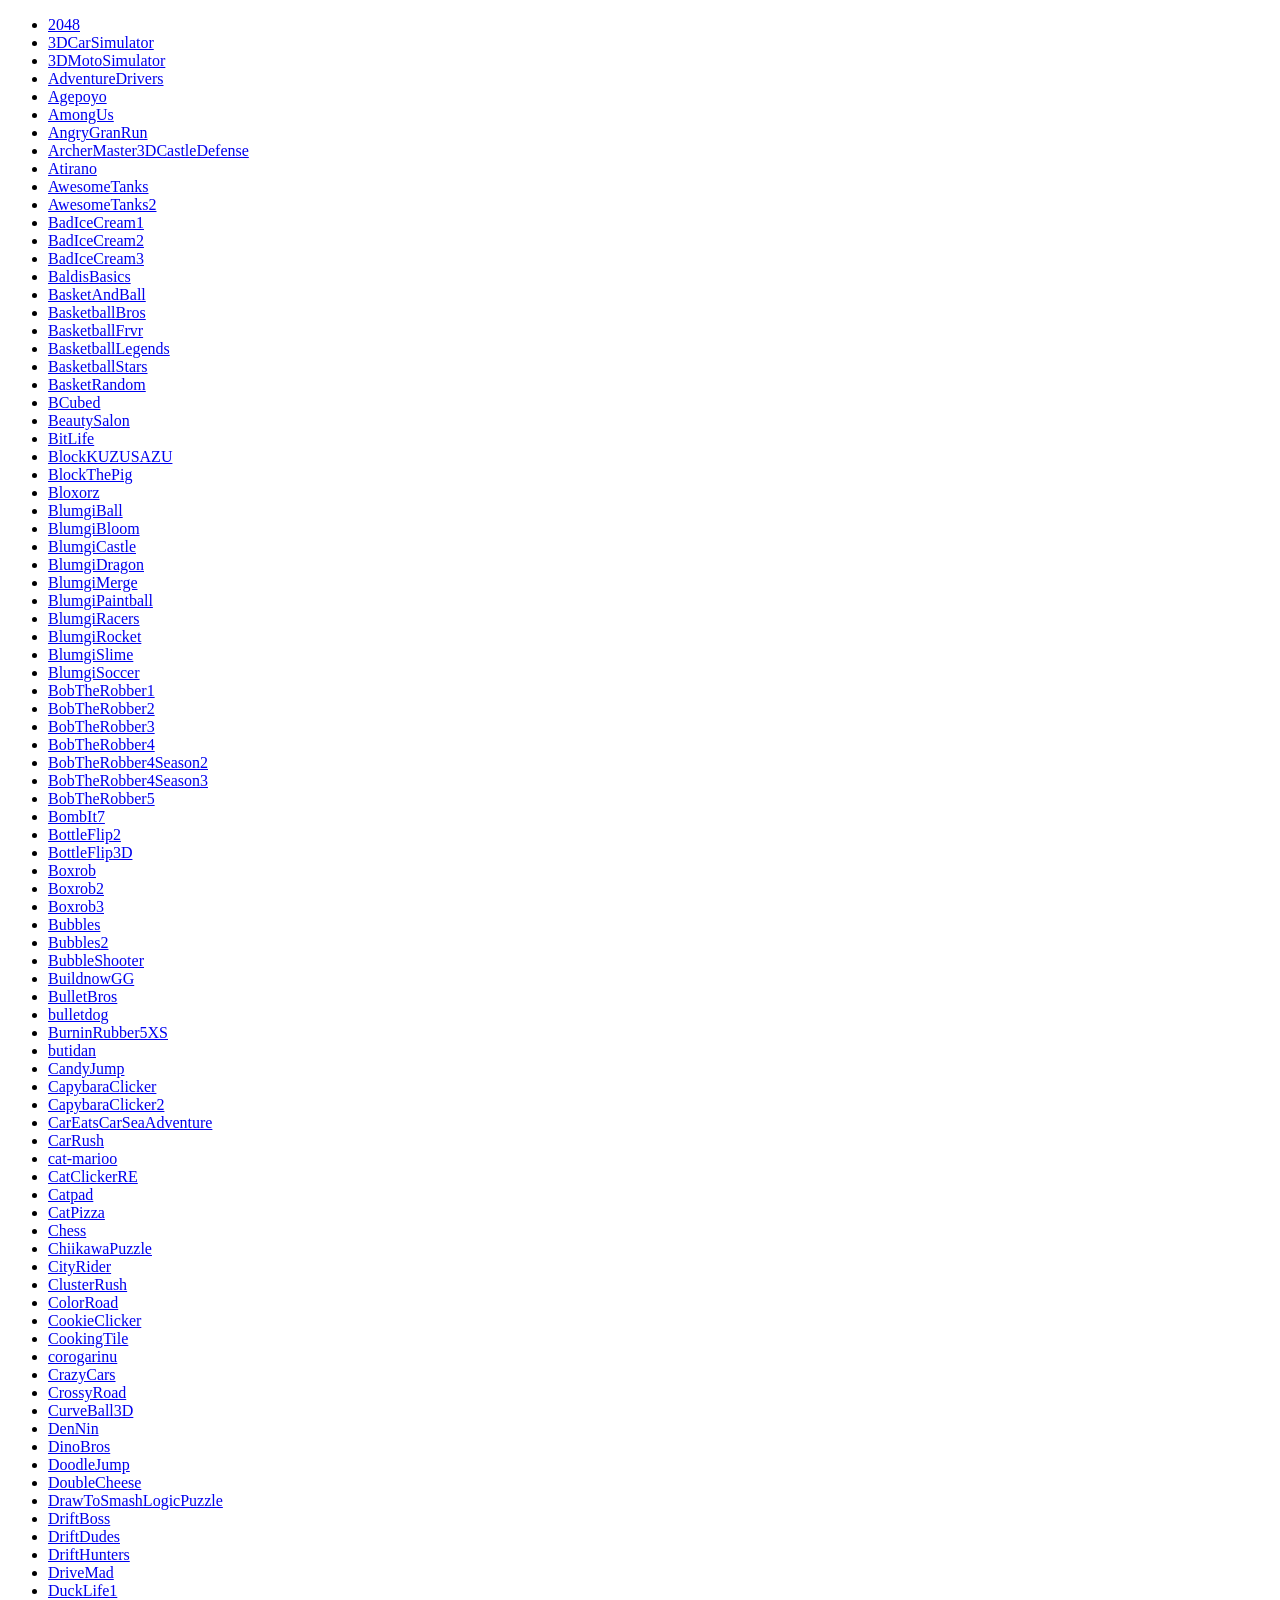
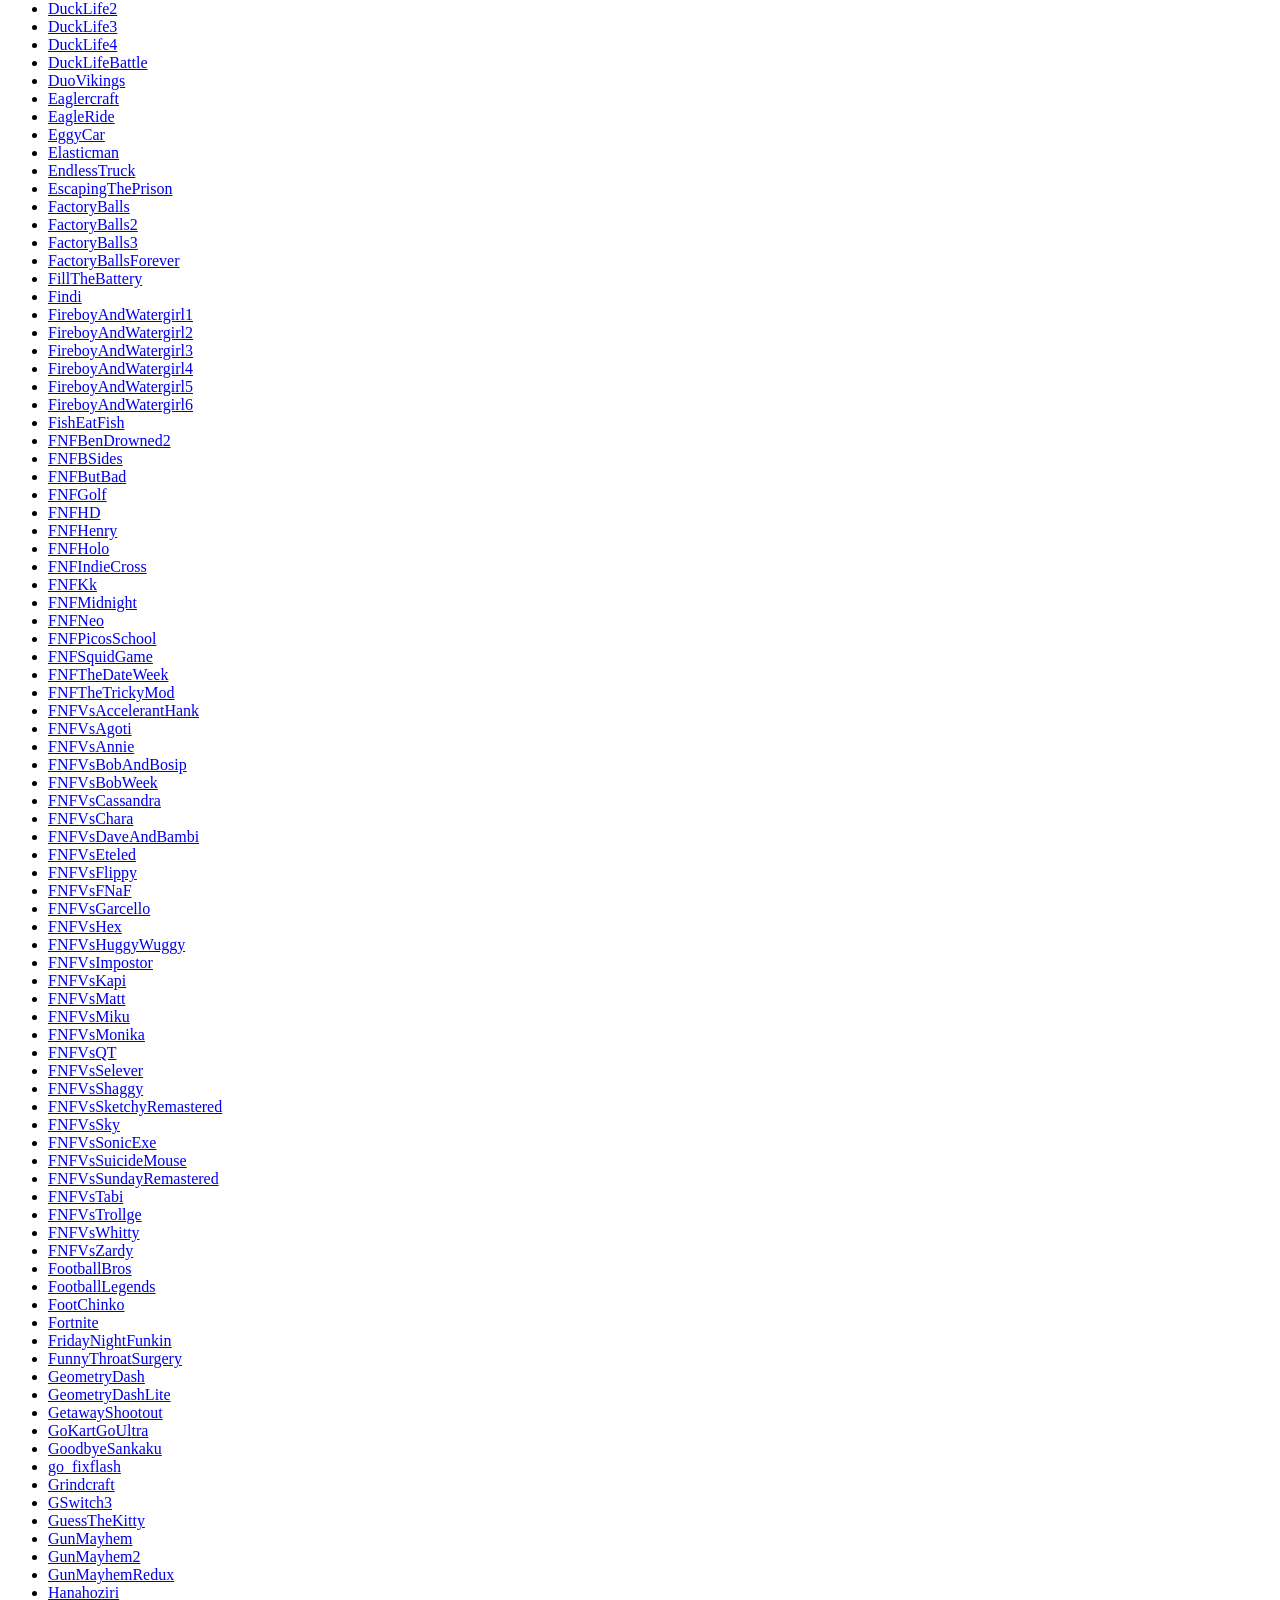
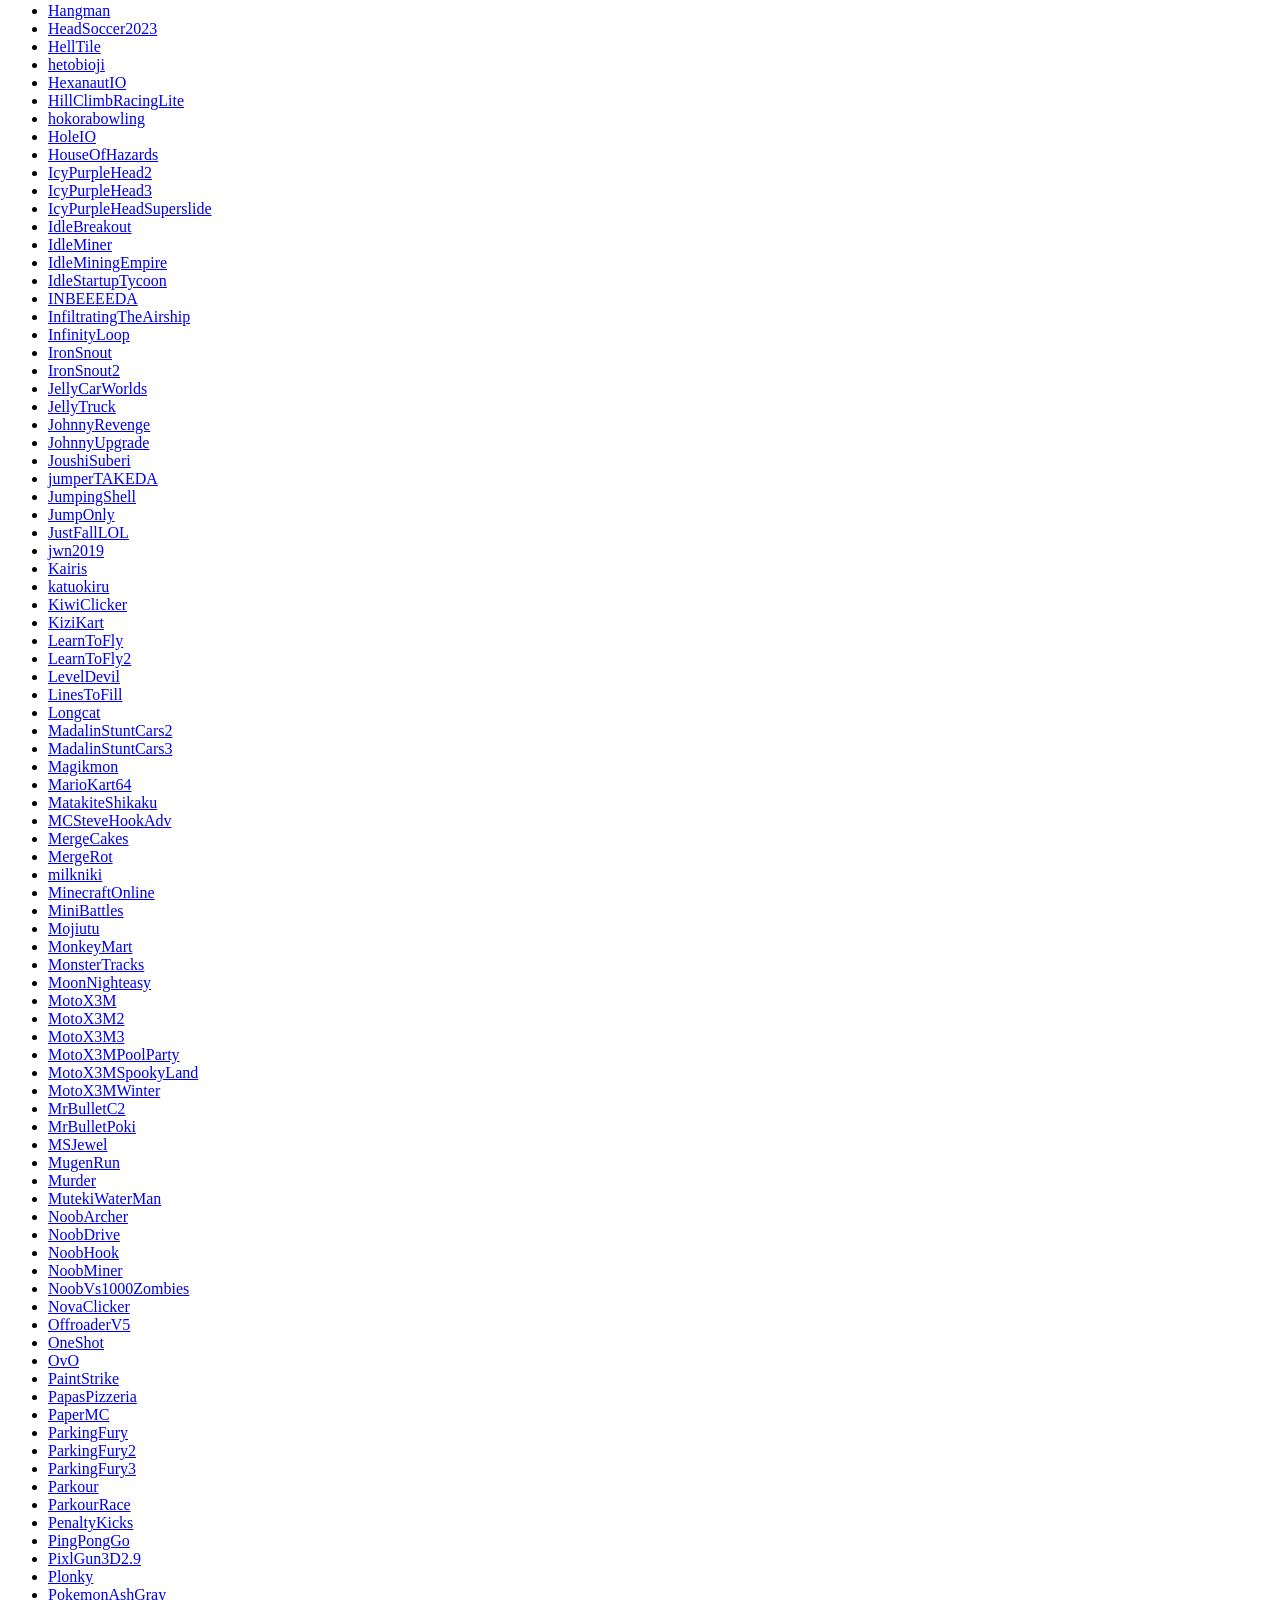
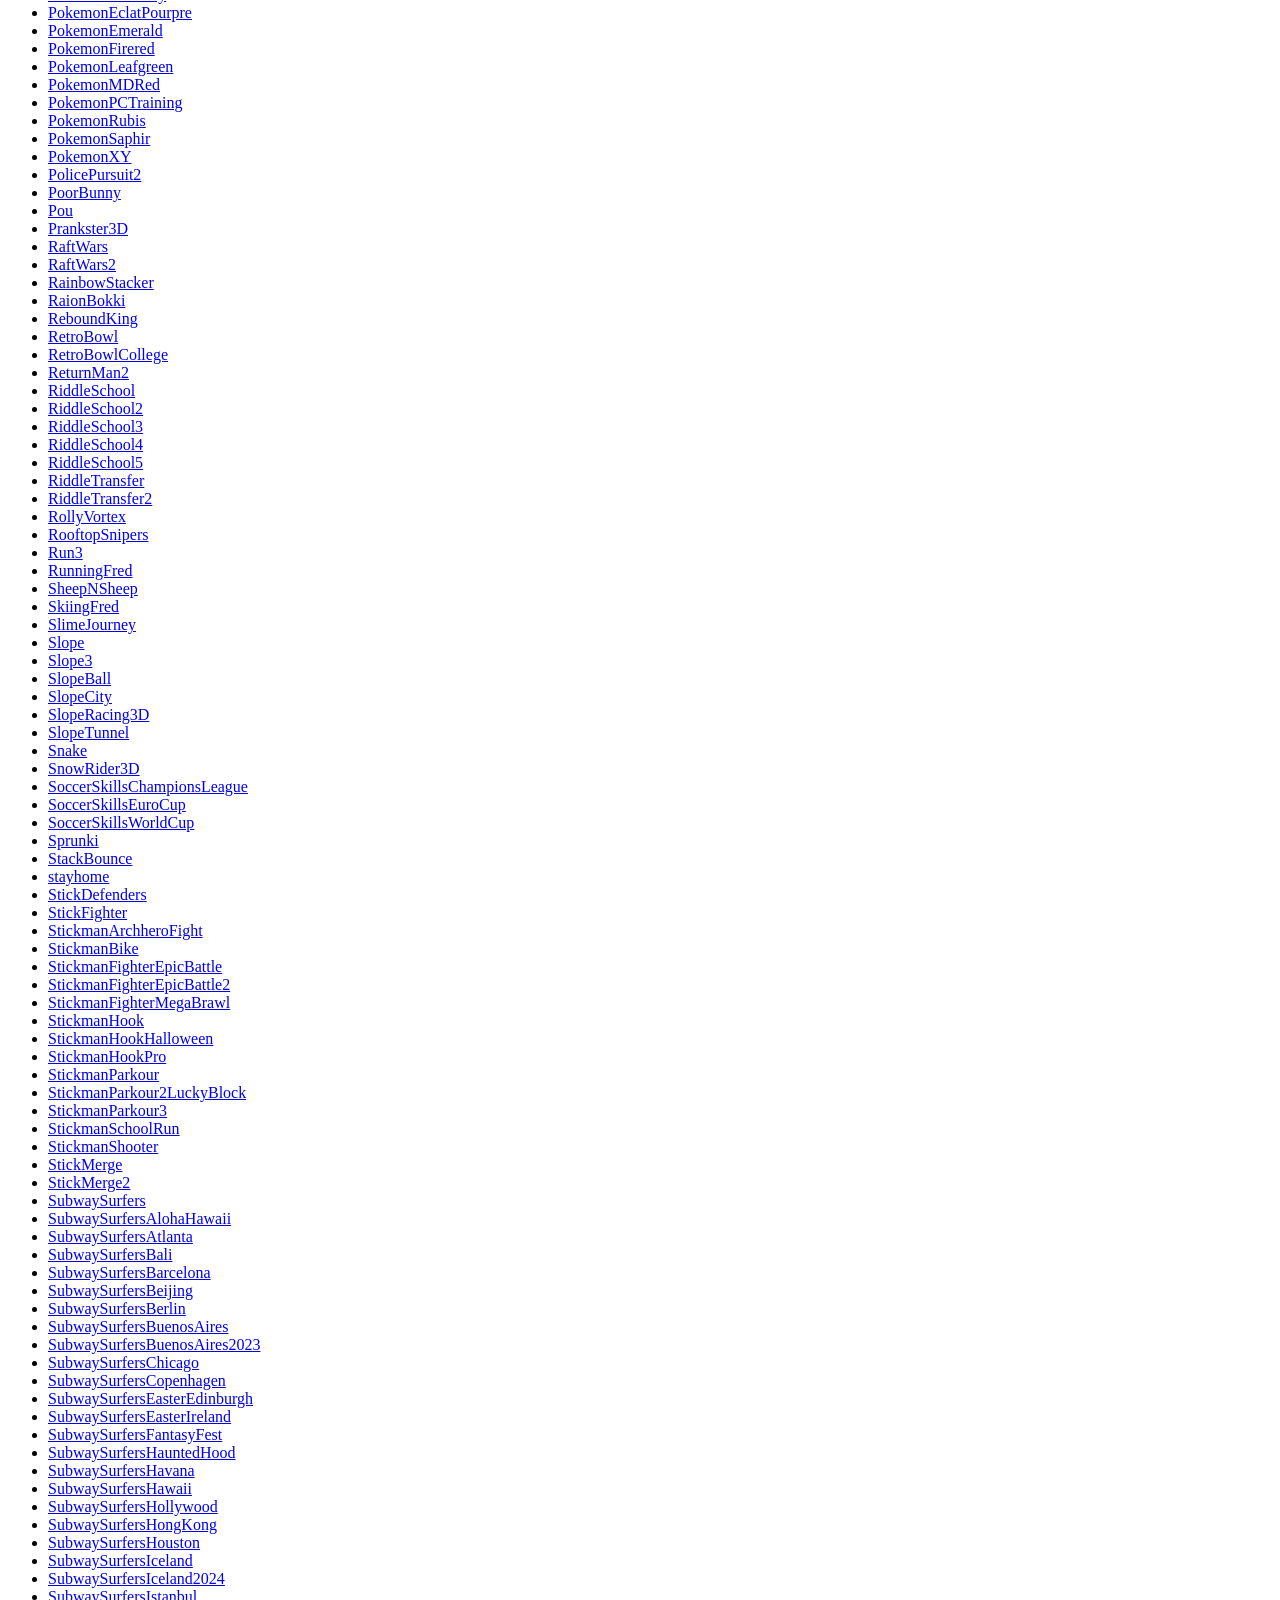
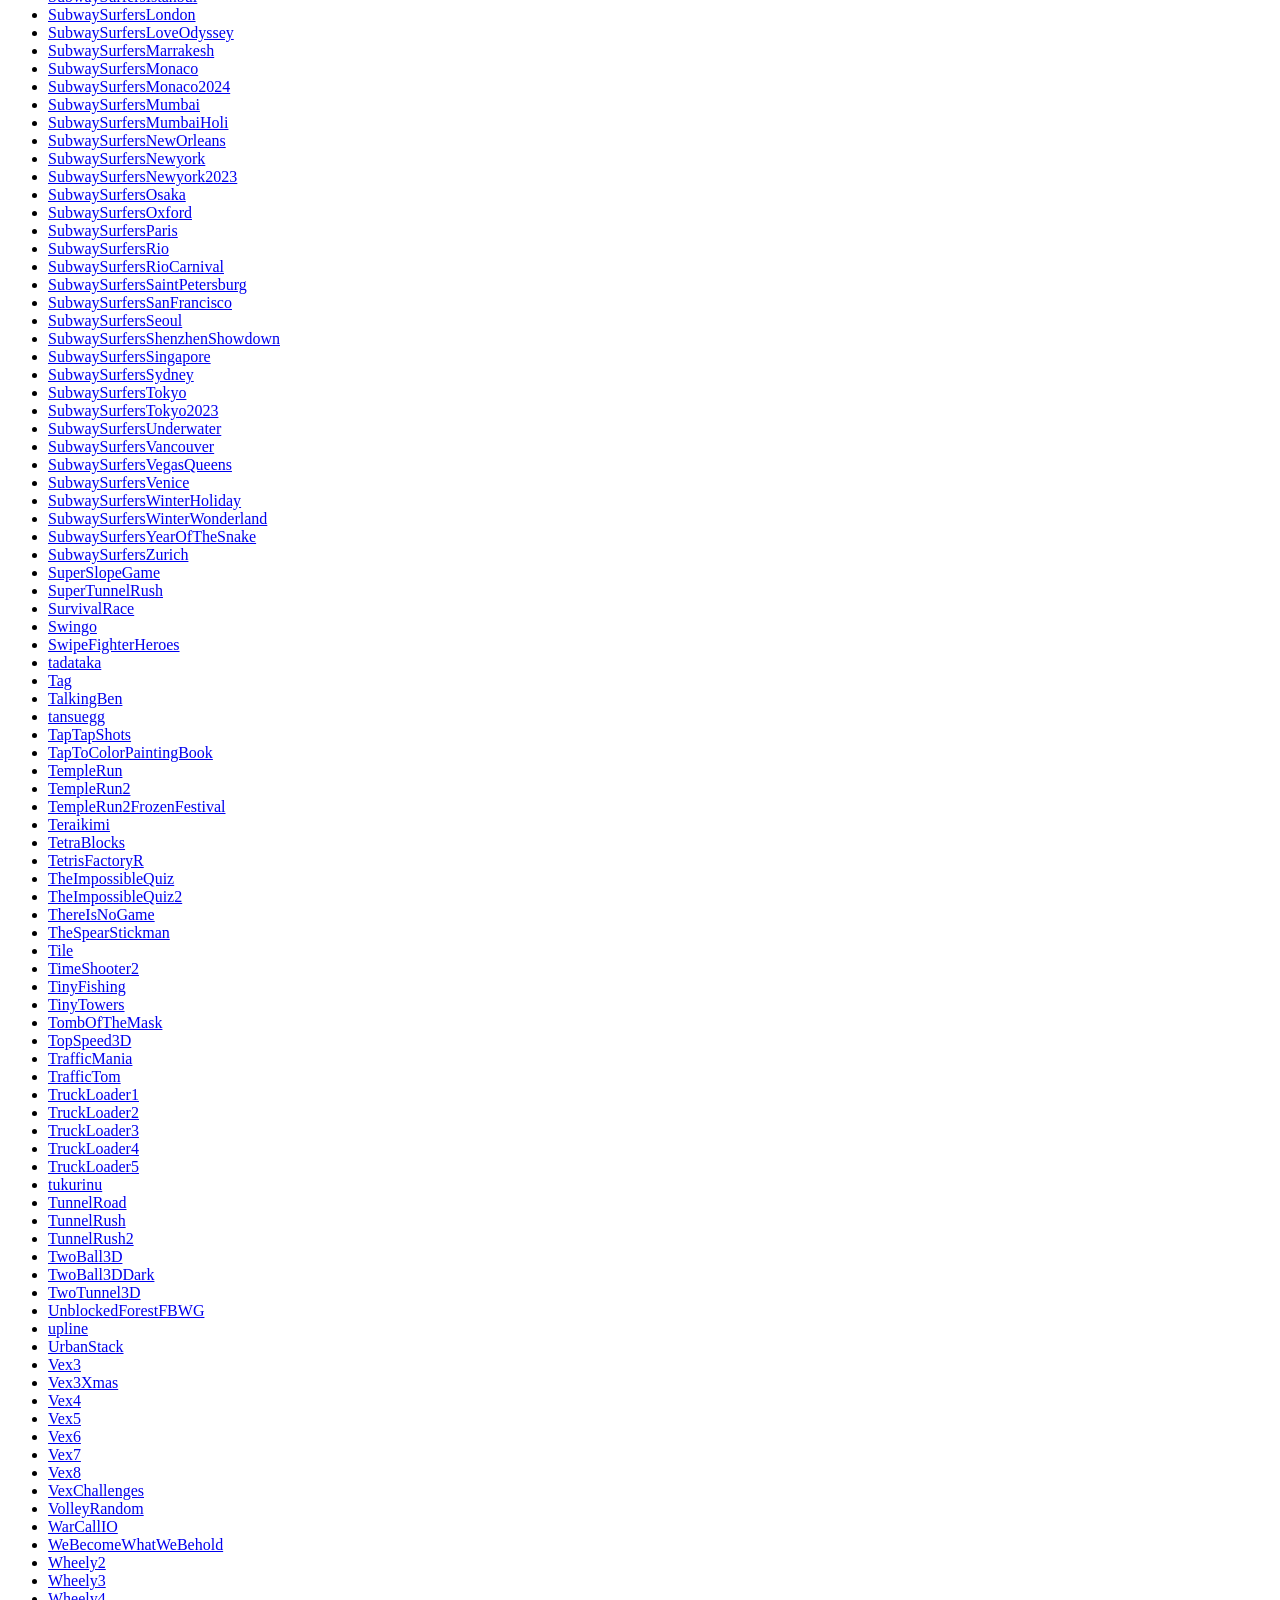
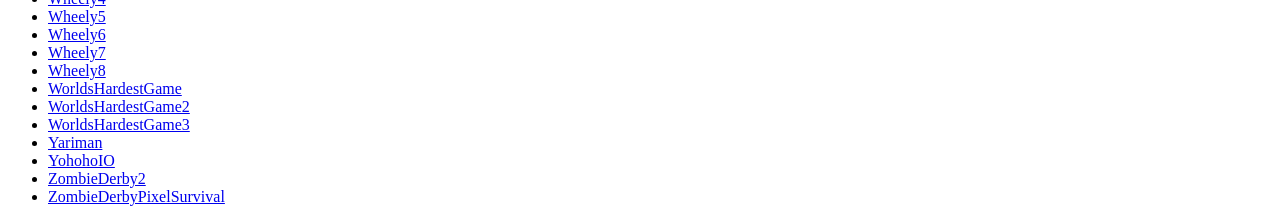
==== index.html @ a9e5af4a "1" ====
<!doctypehtml><title>ubg4</title><ul></ul><script>["2048","3DCarSimulator","3DMotoSimulator","AdventureDrivers","Agepoyo","AmongUs","AngryGranRun","ArcherMaster3DCastleDefense","Atirano","AwesomeTanks","AwesomeTanks2","BadIceCream1","BadIceCream2","BadIceCream3","BaldisBasics","BasketAndBall","BasketballBros","BasketballFrvr","BasketballLegends","BasketballStars","BasketRandom","BCubed","BeautySalon","BitLife","BlockKUZUSAZU","BlockThePig","Bloxorz","BlumgiBall","BlumgiBloom","BlumgiCastle","BlumgiDragon","BlumgiMerge","BlumgiPaintball","BlumgiRacers","BlumgiRocket","BlumgiSlime","BlumgiSoccer","BobTheRobber1","BobTheRobber2","BobTheRobber3","BobTheRobber4","BobTheRobber4Season2","BobTheRobber4Season3","BobTheRobber5","BombIt7","BottleFlip2","BottleFlip3D","Boxrob","Boxrob2","Boxrob3","Bubbles","Bubbles2","BubbleShooter","BuildnowGG","BulletBros","bulletdog","BurninRubber5XS","butidan","CandyJump","CapybaraClicker","CapybaraClicker2","CarEatsCarSeaAdventure","CarRush","cat-marioo","CatClickerRE","Catpad","CatPizza","Chess","ChiikawaPuzzle","CityRider","ClusterRush","ColorRoad","CookieClicker","CookingTile","corogarinu","CrazyCars","CrossyRoad","CurveBall3D","DenNin","DinoBros","DoodleJump","DoubleCheese","DrawToSmashLogicPuzzle","DriftBoss","DriftDudes","DriftHunters","DriveMad","DuckLife1","DuckLife2","DuckLife3","DuckLife4","DuckLifeBattle","DuoVikings","Eaglercraft","EagleRide","EggyCar","Elasticman","EndlessTruck","EscapingThePrison","FactoryBalls","FactoryBalls2","FactoryBalls3","FactoryBallsForever","FillTheBattery","Findi","FireboyAndWatergirl1","FireboyAndWatergirl2","FireboyAndWatergirl3","FireboyAndWatergirl4","FireboyAndWatergirl5","FireboyAndWatergirl6","FishEatFish","FNFBenDrowned2","FNFBSides","FNFButBad","FNFGolf","FNFHD","FNFHenry","FNFHolo","FNFIndieCross","FNFKk","FNFMidnight","FNFNeo","FNFPicosSchool","FNFSquidGame","FNFTheDateWeek","FNFTheTrickyMod","FNFVsAccelerantHank","FNFVsAgoti","FNFVsAnnie","FNFVsBobAndBosip","FNFVsBobWeek","FNFVsCassandra","FNFVsChara","FNFVsDaveAndBambi","FNFVsEteled","FNFVsFlippy","FNFVsFNaF","FNFVsGarcello","FNFVsHex","FNFVsHuggyWuggy","FNFVsImpostor","FNFVsKapi","FNFVsMatt","FNFVsMiku","FNFVsMonika","FNFVsQT","FNFVsSelever","FNFVsShaggy","FNFVsSketchyRemastered","FNFVsSky","FNFVsSonicExe","FNFVsSuicideMouse","FNFVsSundayRemastered","FNFVsTabi","FNFVsTrollge","FNFVsWhitty","FNFVsZardy","FootballBros","FootballLegends","FootChinko","Fortnite","FridayNightFunkin","FunnyThroatSurgery","GeometryDash","GeometryDashLite","GetawayShootout","GoKartGoUltra","GoodbyeSankaku","go_fixflash","Grindcraft","GSwitch3","GuessTheKitty","GunMayhem","GunMayhem2","GunMayhemRedux","Hanahoziri","Hangman","HeadSoccer2023","HellTile","hetobioji","HexanautIO","HillClimbRacingLite","hokorabowling","HoleIO","HouseOfHazards","IcyPurpleHead2","IcyPurpleHead3","IcyPurpleHeadSuperslide","IdleBreakout","IdleMiner","IdleMiningEmpire","IdleStartupTycoon","INBEEEEDA","InfiltratingTheAirship","InfinityLoop","IronSnout","IronSnout2","JellyCarWorlds","JellyTruck","JohnnyRevenge","JohnnyUpgrade","JoushiSuberi","jumperTAKEDA","JumpingShell","JumpOnly","JustFallLOL","jwn2019","Kairis","katuokiru","KiwiClicker","KiziKart","LearnToFly","LearnToFly2","LevelDevil","LinesToFill","Longcat","MadalinStuntCars2","MadalinStuntCars3","Magikmon","MarioKart64","MatakiteShikaku","MCSteveHookAdv","MergeCakes","MergeRot","milkniki","MinecraftOnline","MiniBattles","Mojiutu","MonkeyMart","MonsterTracks","MoonNighteasy","MotoX3M","MotoX3M2","MotoX3M3","MotoX3MPoolParty","MotoX3MSpookyLand","MotoX3MWinter","MrBulletC2","MrBulletPoki","MSJewel","MugenRun","Murder","MutekiWaterMan","NoobArcher","NoobDrive","NoobHook","NoobMiner","NoobVs1000Zombies","NovaClicker","OffroaderV5","OneShot","OvO","PaintStrike","PapasPizzeria","PaperMC","ParkingFury","ParkingFury2","ParkingFury3","Parkour","ParkourRace","PenaltyKicks","PingPongGo","PixlGun3D2.9","Plonky","PokemonAshGray","PokemonEclatPourpre","PokemonEmerald","PokemonFirered","PokemonLeafgreen","PokemonMDRed","PokemonPCTraining","PokemonRubis","PokemonSaphir","PokemonXY","PolicePursuit2","PoorBunny","Pou","Prankster3D","RaftWars","RaftWars2","RainbowStacker","RaionBokki","ReboundKing","RetroBowl","RetroBowlCollege","ReturnMan2","RiddleSchool","RiddleSchool2","RiddleSchool3","RiddleSchool4","RiddleSchool5","RiddleTransfer","RiddleTransfer2","RollyVortex","RooftopSnipers","Run3","RunningFred","SheepNSheep","SkiingFred","SlimeJourney","Slope","Slope3","SlopeBall","SlopeCity","SlopeRacing3D","SlopeTunnel","Snake","SnowRider3D","SoccerSkillsChampionsLeague","SoccerSkillsEuroCup","SoccerSkillsWorldCup","Sprunki","StackBounce","stayhome","StickDefenders","StickFighter","StickmanArchheroFight","StickmanBike","StickmanFighterEpicBattle","StickmanFighterEpicBattle2","StickmanFighterMegaBrawl","StickmanHook","StickmanHookHalloween","StickmanHookPro","StickmanParkour","StickmanParkour2LuckyBlock","StickmanParkour3","StickmanSchoolRun","StickmanShooter","StickMerge","StickMerge2","SubwaySurfers","SubwaySurfersAlohaHawaii","SubwaySurfersAtlanta","SubwaySurfersBali","SubwaySurfersBarcelona","SubwaySurfersBeijing","SubwaySurfersBerlin","SubwaySurfersBuenosAires","SubwaySurfersBuenosAires2023","SubwaySurfersChicago","SubwaySurfersCopenhagen","SubwaySurfersEasterEdinburgh","SubwaySurfersEasterIreland","SubwaySurfersFantasyFest","SubwaySurfersHauntedHood","SubwaySurfersHavana","SubwaySurfersHawaii","SubwaySurfersHollywood","SubwaySurfersHongKong","SubwaySurfersHouston","SubwaySurfersIceland","SubwaySurfersIceland2024","SubwaySurfersIstanbul","SubwaySurfersLondon","SubwaySurfersLoveOdyssey","SubwaySurfersMarrakesh","SubwaySurfersMonaco","SubwaySurfersMonaco2024","SubwaySurfersMumbai","SubwaySurfersMumbaiHoli","SubwaySurfersNewOrleans","SubwaySurfersNewyork","SubwaySurfersNewyork2023","SubwaySurfersOsaka","SubwaySurfersOxford","SubwaySurfersParis","SubwaySurfersRio","SubwaySurfersRioCarnival","SubwaySurfersSaintPetersburg","SubwaySurfersSanFrancisco","SubwaySurfersSeoul","SubwaySurfersShenzhenShowdown","SubwaySurfersSingapore","SubwaySurfersSydney","SubwaySurfersTokyo","SubwaySurfersTokyo2023","SubwaySurfersUnderwater","SubwaySurfersVancouver","SubwaySurfersVegasQueens","SubwaySurfersVenice","SubwaySurfersWinterHoliday","SubwaySurfersWinterWonderland","SubwaySurfersYearOfTheSnake","SubwaySurfersZurich","SuperSlopeGame","SuperTunnelRush","SurvivalRace","Swingo","SwipeFighterHeroes","tadataka","Tag","TalkingBen","tansuegg","TapTapShots","TapToColorPaintingBook","TempleRun","TempleRun2","TempleRun2FrozenFestival","Teraikimi","TetraBlocks","TetrisFactoryR","TheImpossibleQuiz","TheImpossibleQuiz2","ThereIsNoGame","TheSpearStickman","Tile","TimeShooter2","TinyFishing","TinyTowers","TombOfTheMask","TopSpeed3D","TrafficMania","TrafficTom","TruckLoader1","TruckLoader2","TruckLoader3","TruckLoader4","TruckLoader5","tukurinu","TunnelRoad","TunnelRush","TunnelRush2","TwoBall3D","TwoBall3DDark","TwoTunnel3D","UnblockedForestFBWG","upline","UrbanStack","Vex3","Vex3Xmas","Vex4","Vex5","Vex6","Vex7","Vex8","VexChallenges","VolleyRandom","WarCallIO","WeBecomeWhatWeBehold","Wheely2","Wheely3","Wheely4","Wheely5","Wheely6","Wheely7","Wheely8","WorldsHardestGame","WorldsHardestGame2","WorldsHardestGame3","Yariman","YohohoIO","ZombieDerby2","ZombieDerbyPixelSurvival"].forEach(e=>document.querySelector("ul").innerHTML+=`<li><a href=${e}>${e}</a>`)</script>
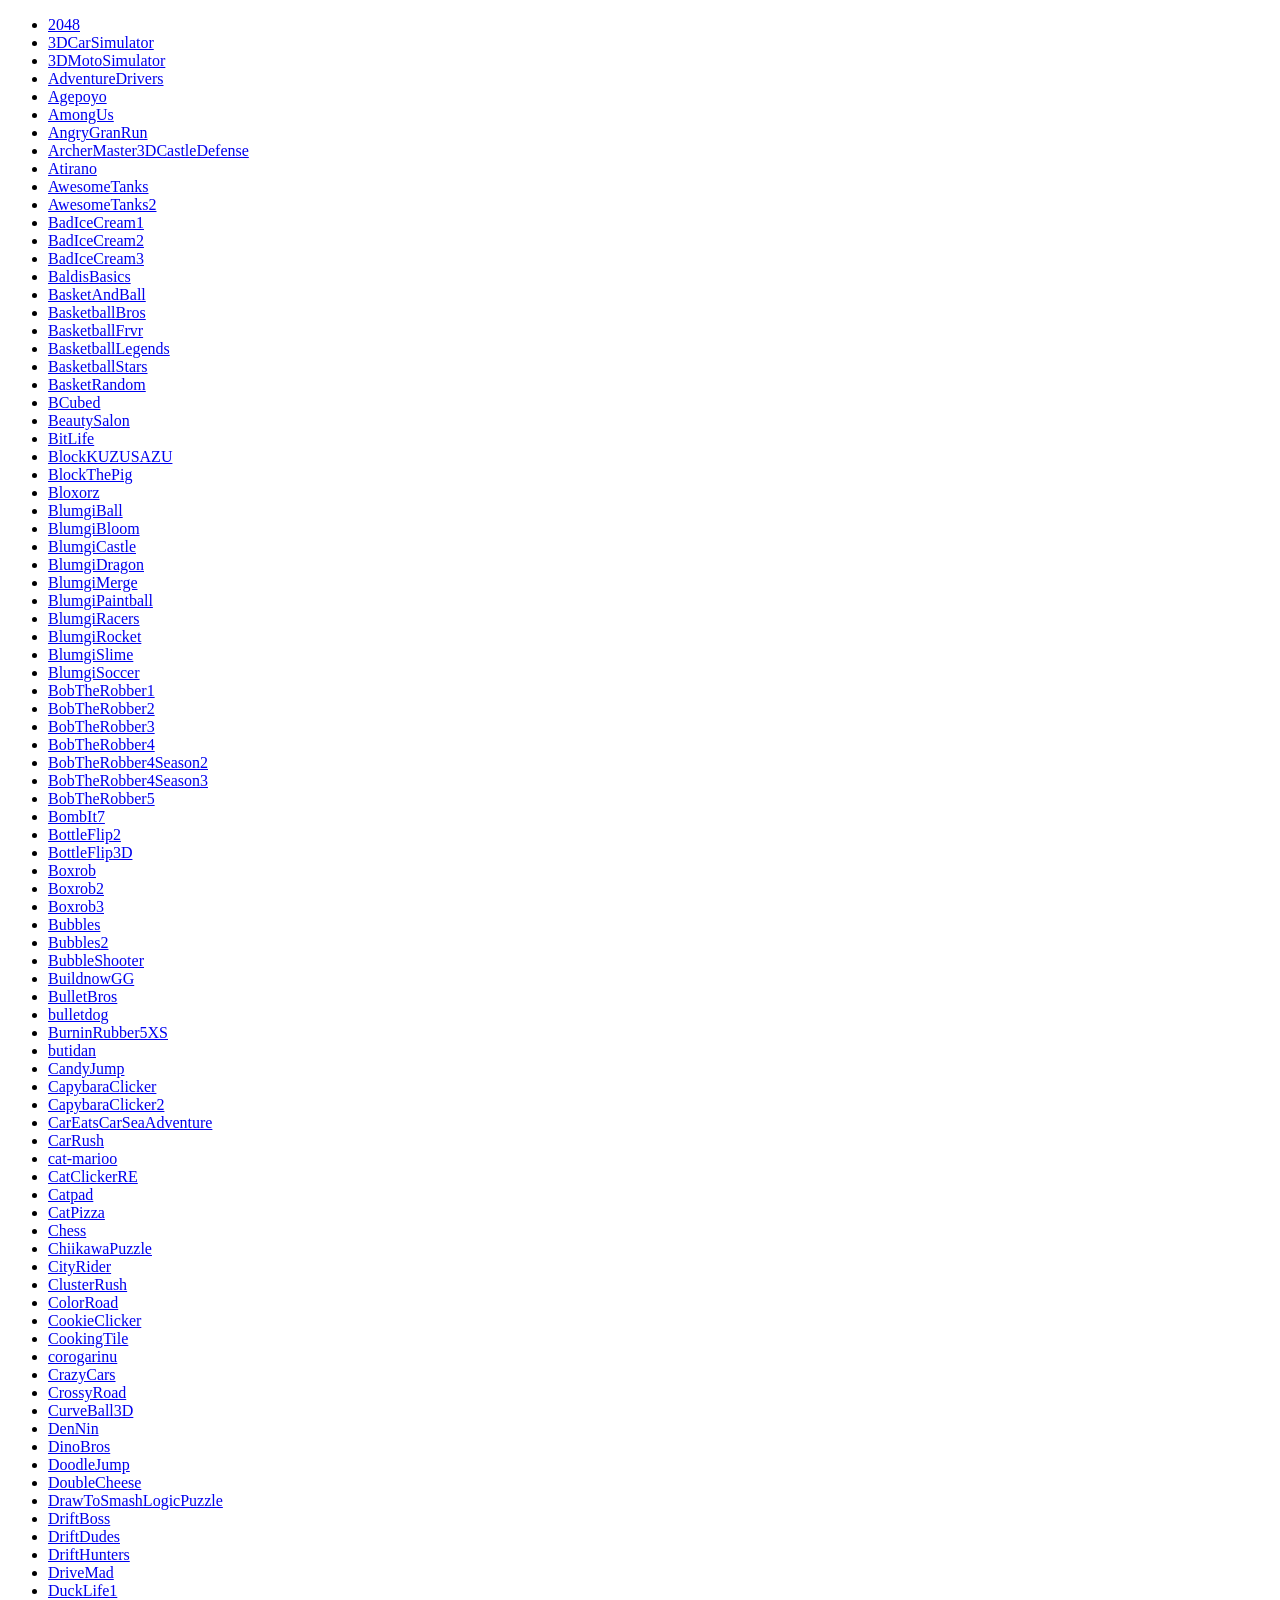
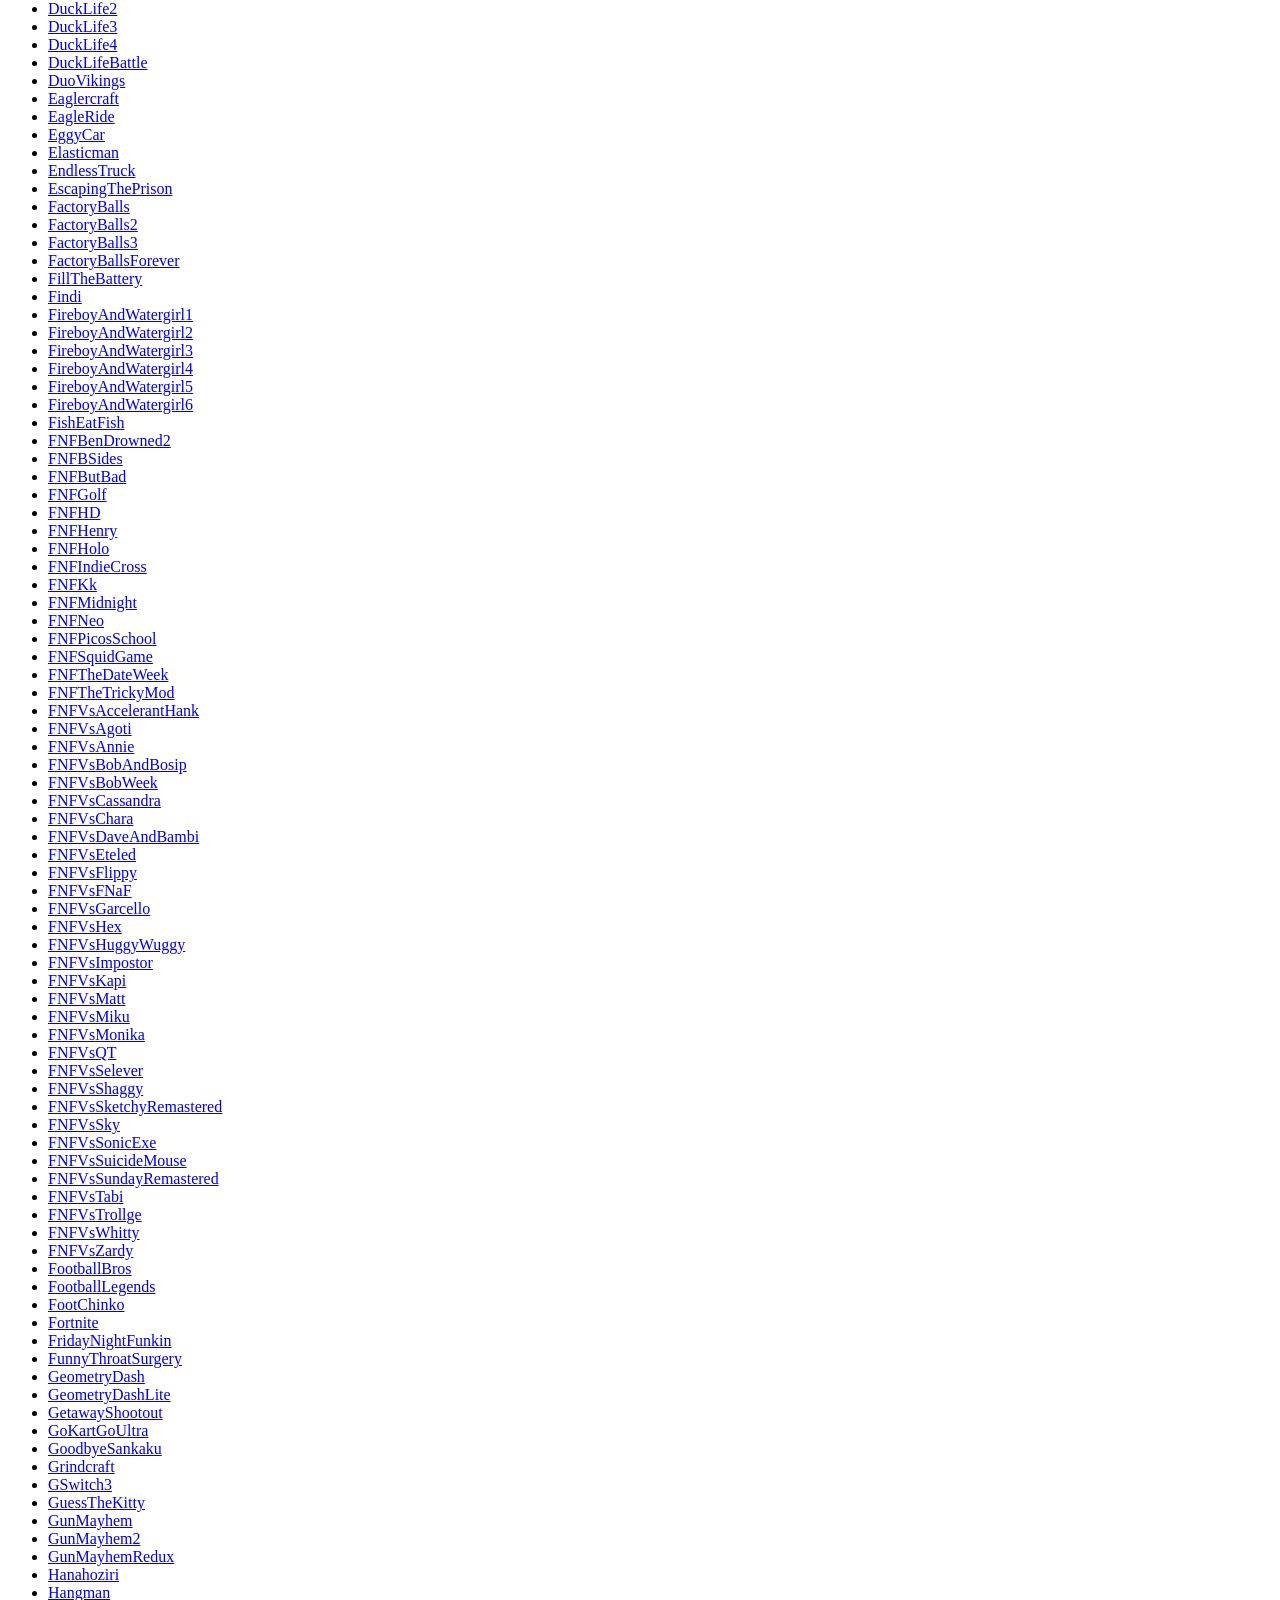
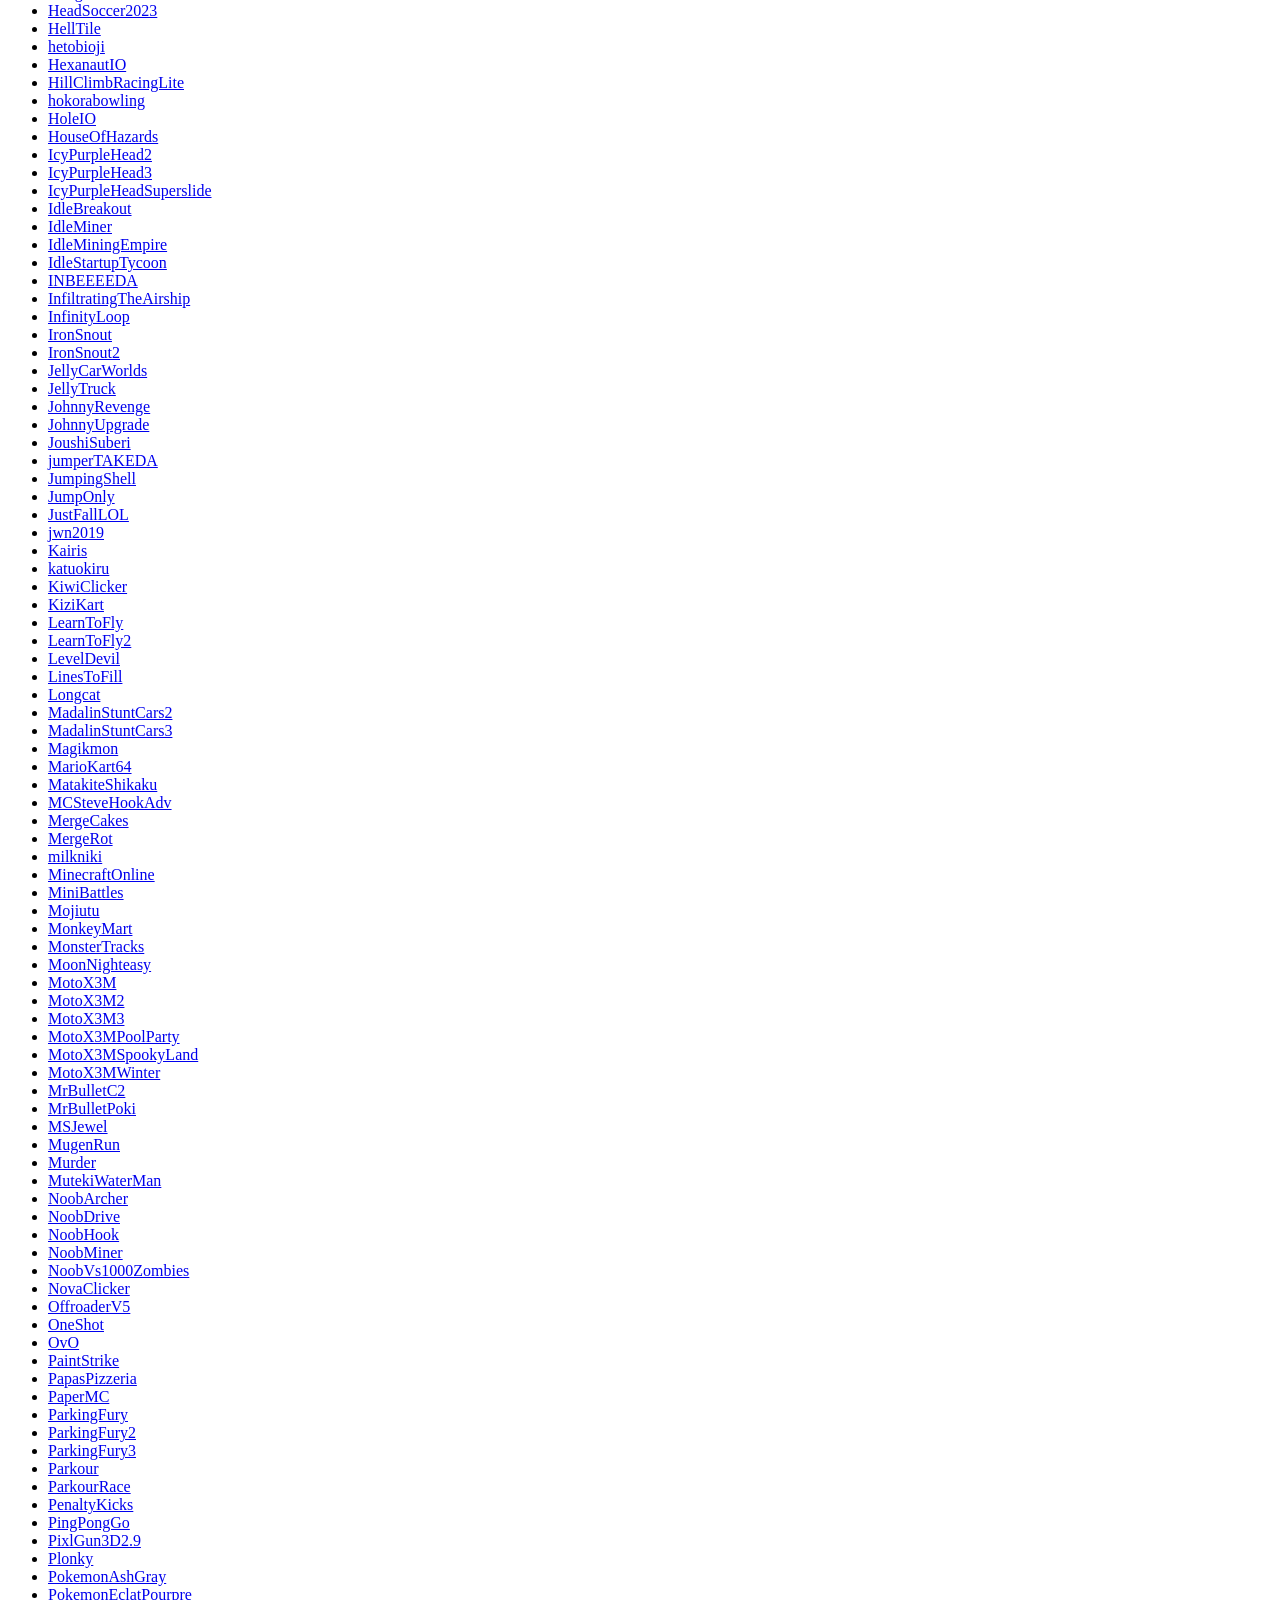
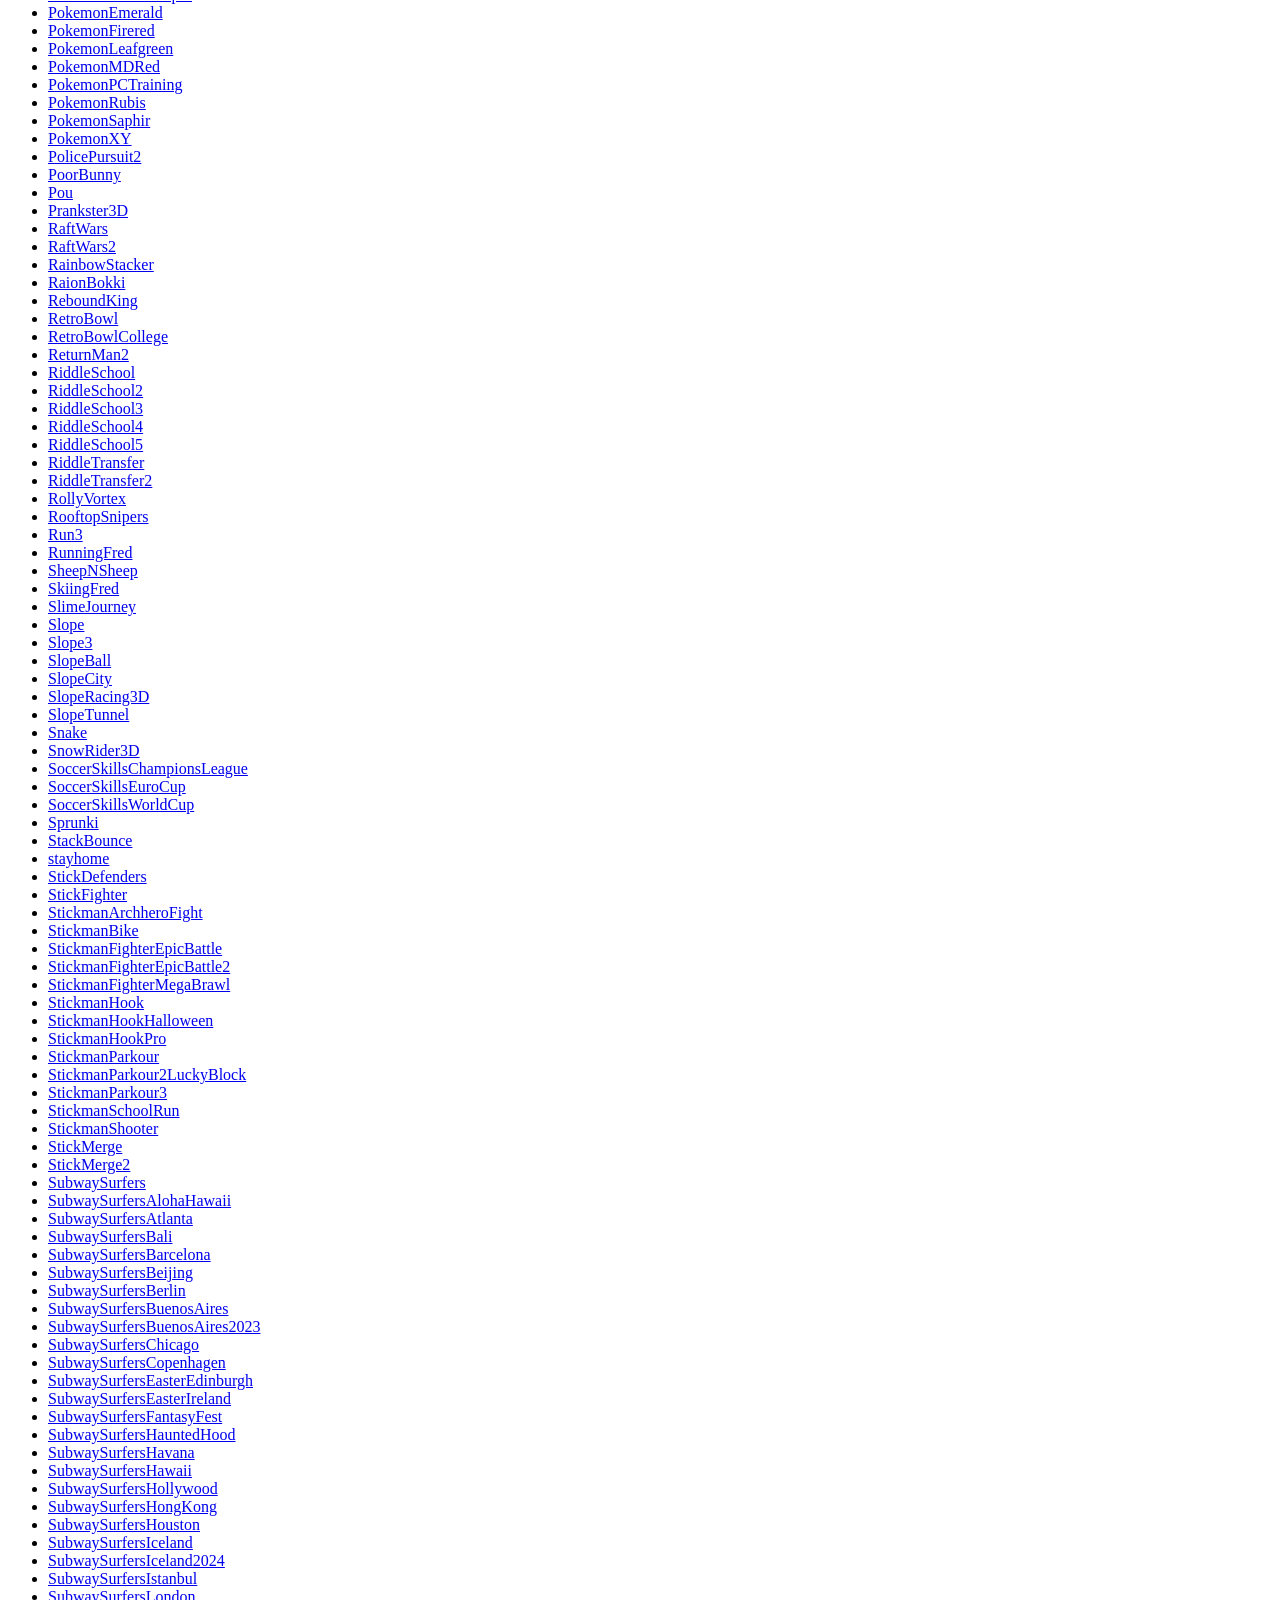
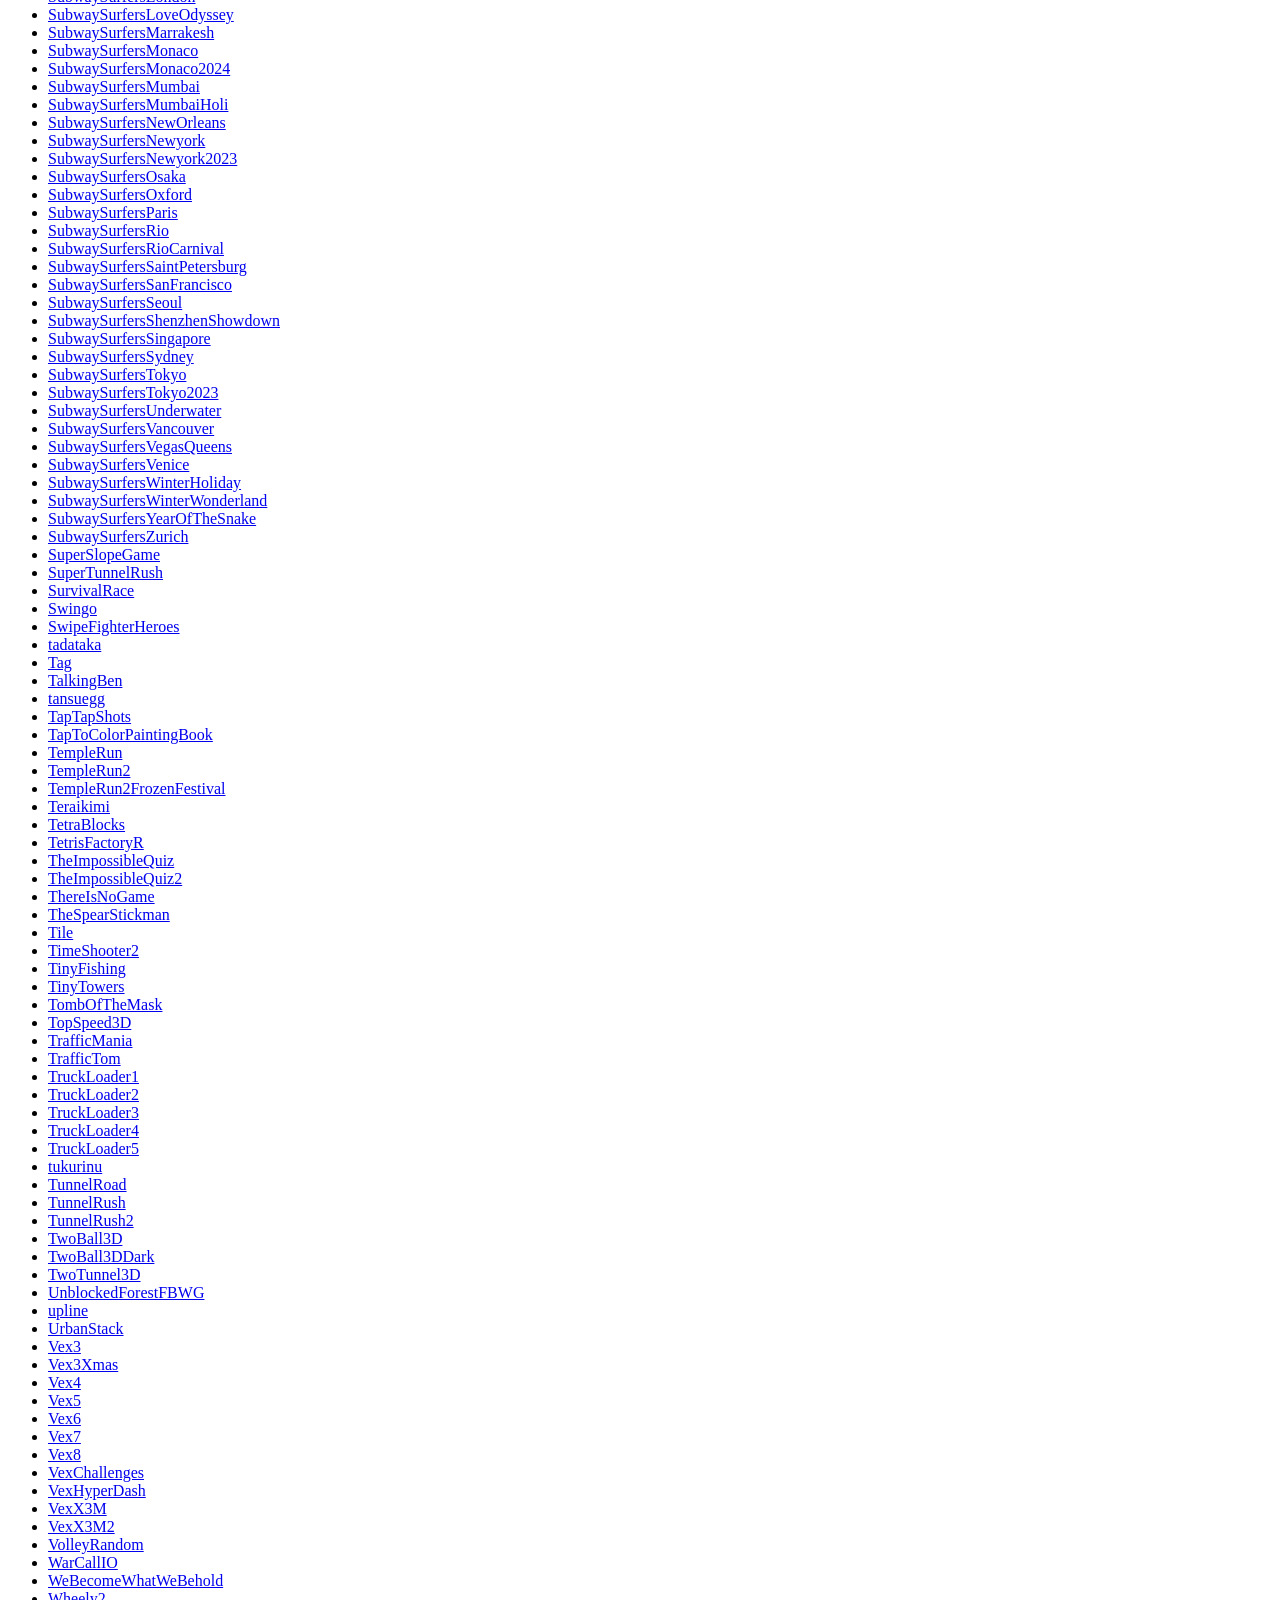
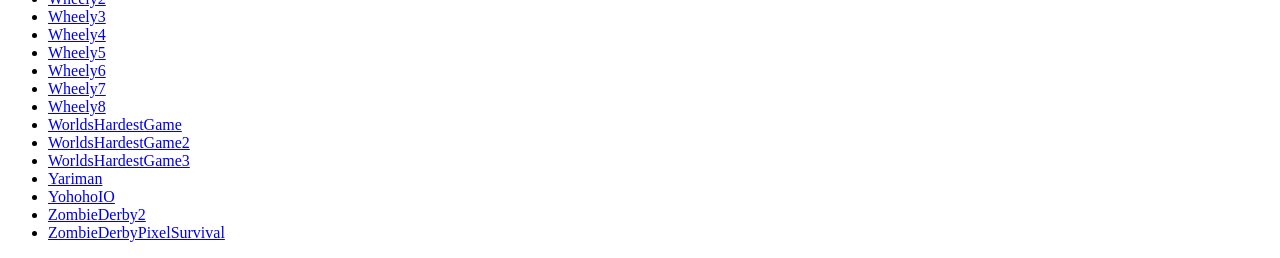
==== commit 2be58608: "6" ====
--- a/index.html
+++ b/index.html
@@ -1 +1 @@
-<!doctypehtml><title>ubg4</title><ul></ul><script>["2048","3DCarSimulator","3DMotoSimulator","AdventureDrivers","Agepoyo","AmongUs","AngryGranRun","ArcherMaster3DCastleDefense","Atirano","AwesomeTanks","AwesomeTanks2","BadIceCream1","BadIceCream2","BadIceCream3","BaldisBasics","BasketAndBall","BasketballBros","BasketballFrvr","BasketballLegends","BasketballStars","BasketRandom","BCubed","BeautySalon","BitLife","BlockKUZUSAZU","BlockThePig","Bloxorz","BlumgiBall","BlumgiBloom","BlumgiCastle","BlumgiDragon","BlumgiMerge","BlumgiPaintball","BlumgiRacers","BlumgiRocket","BlumgiSlime","BlumgiSoccer","BobTheRobber1","BobTheRobber2","BobTheRobber3","BobTheRobber4","BobTheRobber4Season2","BobTheRobber4Season3","BobTheRobber5","BombIt7","BottleFlip2","BottleFlip3D","Boxrob","Boxrob2","Boxrob3","Bubbles","Bubbles2","BubbleShooter","BuildnowGG","BulletBros","bulletdog","BurninRubber5XS","butidan","CandyJump","CapybaraClicker","CapybaraClicker2","CarEatsCarSeaAdventure","CarRush","cat-marioo","CatClickerRE","Catpad","CatPizza","Chess","ChiikawaPuzzle","CityRider","ClusterRush","ColorRoad","CookieClicker","CookingTile","corogarinu","CrazyCars","CrossyRoad","CurveBall3D","DenNin","DinoBros","DoodleJump","DoubleCheese","DrawToSmashLogicPuzzle","DriftBoss","DriftDudes","DriftHunters","DriveMad","DuckLife1","DuckLife2","DuckLife3","DuckLife4","DuckLifeBattle","DuoVikings","Eaglercraft","EagleRide","EggyCar","Elasticman","EndlessTruck","EscapingThePrison","FactoryBalls","FactoryBalls2","FactoryBalls3","FactoryBallsForever","FillTheBattery","Findi","FireboyAndWatergirl1","FireboyAndWatergirl2","FireboyAndWatergirl3","FireboyAndWatergirl4","FireboyAndWatergirl5","FireboyAndWatergirl6","FishEatFish","FNFBenDrowned2","FNFBSides","FNFButBad","FNFGolf","FNFHD","FNFHenry","FNFHolo","FNFIndieCross","FNFKk","FNFMidnight","FNFNeo","FNFPicosSchool","FNFSquidGame","FNFTheDateWeek","FNFTheTrickyMod","FNFVsAccelerantHank","FNFVsAgoti","FNFVsAnnie","FNFVsBobAndBosip","FNFVsBobWeek","FNFVsCassandra","FNFVsChara","FNFVsDaveAndBambi","FNFVsEteled","FNFVsFlippy","FNFVsFNaF","FNFVsGarcello","FNFVsHex","FNFVsHuggyWuggy","FNFVsImpostor","FNFVsKapi","FNFVsMatt","FNFVsMiku","FNFVsMonika","FNFVsQT","FNFVsSelever","FNFVsShaggy","FNFVsSketchyRemastered","FNFVsSky","FNFVsSonicExe","FNFVsSuicideMouse","FNFVsSundayRemastered","FNFVsTabi","FNFVsTrollge","FNFVsWhitty","FNFVsZardy","FootballBros","FootballLegends","FootChinko","Fortnite","FridayNightFunkin","FunnyThroatSurgery","GeometryDash","GeometryDashLite","GetawayShootout","GoKartGoUltra","GoodbyeSankaku","go_fixflash","Grindcraft","GSwitch3","GuessTheKitty","GunMayhem","GunMayhem2","GunMayhemRedux","Hanahoziri","Hangman","HeadSoccer2023","HellTile","hetobioji","HexanautIO","HillClimbRacingLite","hokorabowling","HoleIO","HouseOfHazards","IcyPurpleHead2","IcyPurpleHead3","IcyPurpleHeadSuperslide","IdleBreakout","IdleMiner","IdleMiningEmpire","IdleStartupTycoon","INBEEEEDA","InfiltratingTheAirship","InfinityLoop","IronSnout","IronSnout2","JellyCarWorlds","JellyTruck","JohnnyRevenge","JohnnyUpgrade","JoushiSuberi","jumperTAKEDA","JumpingShell","JumpOnly","JustFallLOL","jwn2019","Kairis","katuokiru","KiwiClicker","KiziKart","LearnToFly","LearnToFly2","LevelDevil","LinesToFill","Longcat","MadalinStuntCars2","MadalinStuntCars3","Magikmon","MarioKart64","MatakiteShikaku","MCSteveHookAdv","MergeCakes","MergeRot","milkniki","MinecraftOnline","MiniBattles","Mojiutu","MonkeyMart","MonsterTracks","MoonNighteasy","MotoX3M","MotoX3M2","MotoX3M3","MotoX3MPoolParty","MotoX3MSpookyLand","MotoX3MWinter","MrBulletC2","MrBulletPoki","MSJewel","MugenRun","Murder","MutekiWaterMan","NoobArcher","NoobDrive","NoobHook","NoobMiner","NoobVs1000Zombies","NovaClicker","OffroaderV5","OneShot","OvO","PaintStrike","PapasPizzeria","PaperMC","ParkingFury","ParkingFury2","ParkingFury3","Parkour","ParkourRace","PenaltyKicks","PingPongGo","PixlGun3D2.9","Plonky","PokemonAshGray","PokemonEclatPourpre","PokemonEmerald","PokemonFirered","PokemonLeafgreen","PokemonMDRed","PokemonPCTraining","PokemonRubis","PokemonSaphir","PokemonXY","PolicePursuit2","PoorBunny","Pou","Prankster3D","RaftWars","RaftWars2","RainbowStacker","RaionBokki","ReboundKing","RetroBowl","RetroBowlCollege","ReturnMan2","RiddleSchool","RiddleSchool2","RiddleSchool3","RiddleSchool4","RiddleSchool5","RiddleTransfer","RiddleTransfer2","RollyVortex","RooftopSnipers","Run3","RunningFred","SheepNSheep","SkiingFred","SlimeJourney","Slope","Slope3","SlopeBall","SlopeCity","SlopeRacing3D","SlopeTunnel","Snake","SnowRider3D","SoccerSkillsChampionsLeague","SoccerSkillsEuroCup","SoccerSkillsWorldCup","Sprunki","StackBounce","stayhome","StickDefenders","StickFighter","StickmanArchheroFight","StickmanBike","StickmanFighterEpicBattle","StickmanFighterEpicBattle2","StickmanFighterMegaBrawl","StickmanHook","StickmanHookHalloween","StickmanHookPro","StickmanParkour","StickmanParkour2LuckyBlock","StickmanParkour3","StickmanSchoolRun","StickmanShooter","StickMerge","StickMerge2","SubwaySurfers","SubwaySurfersAlohaHawaii","SubwaySurfersAtlanta","SubwaySurfersBali","SubwaySurfersBarcelona","SubwaySurfersBeijing","SubwaySurfersBerlin","SubwaySurfersBuenosAires","SubwaySurfersBuenosAires2023","SubwaySurfersChicago","SubwaySurfersCopenhagen","SubwaySurfersEasterEdinburgh","SubwaySurfersEasterIreland","SubwaySurfersFantasyFest","SubwaySurfersHauntedHood","SubwaySurfersHavana","SubwaySurfersHawaii","SubwaySurfersHollywood","SubwaySurfersHongKong","SubwaySurfersHouston","SubwaySurfersIceland","SubwaySurfersIceland2024","SubwaySurfersIstanbul","SubwaySurfersLondon","SubwaySurfersLoveOdyssey","SubwaySurfersMarrakesh","SubwaySurfersMonaco","SubwaySurfersMonaco2024","SubwaySurfersMumbai","SubwaySurfersMumbaiHoli","SubwaySurfersNewOrleans","SubwaySurfersNewyork","SubwaySurfersNewyork2023","SubwaySurfersOsaka","SubwaySurfersOxford","SubwaySurfersParis","SubwaySurfersRio","SubwaySurfersRioCarnival","SubwaySurfersSaintPetersburg","SubwaySurfersSanFrancisco","SubwaySurfersSeoul","SubwaySurfersShenzhenShowdown","SubwaySurfersSingapore","SubwaySurfersSydney","SubwaySurfersTokyo","SubwaySurfersTokyo2023","SubwaySurfersUnderwater","SubwaySurfersVancouver","SubwaySurfersVegasQueens","SubwaySurfersVenice","SubwaySurfersWinterHoliday","SubwaySurfersWinterWonderland","SubwaySurfersYearOfTheSnake","SubwaySurfersZurich","SuperSlopeGame","SuperTunnelRush","SurvivalRace","Swingo","SwipeFighterHeroes","tadataka","Tag","TalkingBen","tansuegg","TapTapShots","TapToColorPaintingBook","TempleRun","TempleRun2","TempleRun2FrozenFestival","Teraikimi","TetraBlocks","TetrisFactoryR","TheImpossibleQuiz","TheImpossibleQuiz2","ThereIsNoGame","TheSpearStickman","Tile","TimeShooter2","TinyFishing","TinyTowers","TombOfTheMask","TopSpeed3D","TrafficMania","TrafficTom","TruckLoader1","TruckLoader2","TruckLoader3","TruckLoader4","TruckLoader5","tukurinu","TunnelRoad","TunnelRush","TunnelRush2","TwoBall3D","TwoBall3DDark","TwoTunnel3D","UnblockedForestFBWG","upline","UrbanStack","Vex3","Vex3Xmas","Vex4","Vex5","Vex6","Vex7","Vex8","VexChallenges","VolleyRandom","WarCallIO","WeBecomeWhatWeBehold","Wheely2","Wheely3","Wheely4","Wheely5","Wheely6","Wheely7","Wheely8","WorldsHardestGame","WorldsHardestGame2","WorldsHardestGame3","Yariman","YohohoIO","ZombieDerby2","ZombieDerbyPixelSurvival"].forEach(e=>document.querySelector("ul").innerHTML+=`<li><a href=${e}>${e}</a>`)</script>
+<!doctypehtml><title>ubg6Fix</title><ul></ul><script>["2048","3DCarSimulator","3DMotoSimulator","AdventureDrivers","Agepoyo","AmongUs","AngryGranRun","ArcherMaster3DCastleDefense","Atirano","AwesomeTanks","AwesomeTanks2","BadIceCream1","BadIceCream2","BadIceCream3","BaldisBasics","BasketAndBall","BasketballBros","BasketballFrvr","BasketballLegends","BasketballStars","BasketRandom","BCubed","BeautySalon","BitLife","BlockKUZUSAZU","BlockThePig","Bloxorz","BlumgiBall","BlumgiBloom","BlumgiCastle","BlumgiDragon","BlumgiMerge","BlumgiPaintball","BlumgiRacers","BlumgiRocket","BlumgiSlime","BlumgiSoccer","BobTheRobber1","BobTheRobber2","BobTheRobber3","BobTheRobber4","BobTheRobber4Season2","BobTheRobber4Season3","BobTheRobber5","BombIt7","BottleFlip2","BottleFlip3D","Boxrob","Boxrob2","Boxrob3","Bubbles","Bubbles2","BubbleShooter","BuildnowGG","BulletBros","bulletdog","BurninRubber5XS","butidan","CandyJump","CapybaraClicker","CapybaraClicker2","CarEatsCarSeaAdventure","CarRush","cat-marioo","CatClickerRE","Catpad","CatPizza","Chess","ChiikawaPuzzle","CityRider","ClusterRush","ColorRoad","CookieClicker","CookingTile","corogarinu","CrazyCars","CrossyRoad","CurveBall3D","DenNin","DinoBros","DoodleJump","DoubleCheese","DrawToSmashLogicPuzzle","DriftBoss","DriftDudes","DriftHunters","DriveMad","DuckLife1","DuckLife2","DuckLife3","DuckLife4","DuckLifeBattle","DuoVikings","Eaglercraft","EagleRide","EggyCar","Elasticman","EndlessTruck","EscapingThePrison","FactoryBalls","FactoryBalls2","FactoryBalls3","FactoryBallsForever","FillTheBattery","Findi","FireboyAndWatergirl1","FireboyAndWatergirl2","FireboyAndWatergirl3","FireboyAndWatergirl4","FireboyAndWatergirl5","FireboyAndWatergirl6","FishEatFish","FNFBenDrowned2","FNFBSides","FNFButBad","FNFGolf","FNFHD","FNFHenry","FNFHolo","FNFIndieCross","FNFKk","FNFMidnight","FNFNeo","FNFPicosSchool","FNFSquidGame","FNFTheDateWeek","FNFTheTrickyMod","FNFVsAccelerantHank","FNFVsAgoti","FNFVsAnnie","FNFVsBobAndBosip","FNFVsBobWeek","FNFVsCassandra","FNFVsChara","FNFVsDaveAndBambi","FNFVsEteled","FNFVsFlippy","FNFVsFNaF","FNFVsGarcello","FNFVsHex","FNFVsHuggyWuggy","FNFVsImpostor","FNFVsKapi","FNFVsMatt","FNFVsMiku","FNFVsMonika","FNFVsQT","FNFVsSelever","FNFVsShaggy","FNFVsSketchyRemastered","FNFVsSky","FNFVsSonicExe","FNFVsSuicideMouse","FNFVsSundayRemastered","FNFVsTabi","FNFVsTrollge","FNFVsWhitty","FNFVsZardy","FootballBros","FootballLegends","FootChinko","Fortnite","FridayNightFunkin","FunnyThroatSurgery","GeometryDash","GeometryDashLite","GetawayShootout","GoKartGoUltra","GoodbyeSankaku","Grindcraft","GSwitch3","GuessTheKitty","GunMayhem","GunMayhem2","GunMayhemRedux","Hanahoziri","Hangman","HeadSoccer2023","HellTile","hetobioji","HexanautIO","HillClimbRacingLite","hokorabowling","HoleIO","HouseOfHazards","IcyPurpleHead2","IcyPurpleHead3","IcyPurpleHeadSuperslide","IdleBreakout","IdleMiner","IdleMiningEmpire","IdleStartupTycoon","INBEEEEDA","InfiltratingTheAirship","InfinityLoop","IronSnout","IronSnout2","JellyCarWorlds","JellyTruck","JohnnyRevenge","JohnnyUpgrade","JoushiSuberi","jumperTAKEDA","JumpingShell","JumpOnly","JustFallLOL","jwn2019","Kairis","katuokiru","KiwiClicker","KiziKart","LearnToFly","LearnToFly2","LevelDevil","LinesToFill","Longcat","MadalinStuntCars2","MadalinStuntCars3","Magikmon","MarioKart64","MatakiteShikaku","MCSteveHookAdv","MergeCakes","MergeRot","milkniki","MinecraftOnline","MiniBattles","Mojiutu","MonkeyMart","MonsterTracks","MoonNighteasy","MotoX3M","MotoX3M2","MotoX3M3","MotoX3MPoolParty","MotoX3MSpookyLand","MotoX3MWinter","MrBulletC2","MrBulletPoki","MSJewel","MugenRun","Murder","MutekiWaterMan","NoobArcher","NoobDrive","NoobHook","NoobMiner","NoobVs1000Zombies","NovaClicker","OffroaderV5","OneShot","OvO","PaintStrike","PapasPizzeria","PaperMC","ParkingFury","ParkingFury2","ParkingFury3","Parkour","ParkourRace","PenaltyKicks","PingPongGo","PixlGun3D2.9","Plonky","PokemonAshGray","PokemonEclatPourpre","PokemonEmerald","PokemonFirered","PokemonLeafgreen","PokemonMDRed","PokemonPCTraining","PokemonRubis","PokemonSaphir","PokemonXY","PolicePursuit2","PoorBunny","Pou","Prankster3D","RaftWars","RaftWars2","RainbowStacker","RaionBokki","ReboundKing","RetroBowl","RetroBowlCollege","ReturnMan2","RiddleSchool","RiddleSchool2","RiddleSchool3","RiddleSchool4","RiddleSchool5","RiddleTransfer","RiddleTransfer2","RollyVortex","RooftopSnipers","Run3","RunningFred","SheepNSheep","SkiingFred","SlimeJourney","Slope","Slope3","SlopeBall","SlopeCity","SlopeRacing3D","SlopeTunnel","Snake","SnowRider3D","SoccerSkillsChampionsLeague","SoccerSkillsEuroCup","SoccerSkillsWorldCup","Sprunki","StackBounce","stayhome","StickDefenders","StickFighter","StickmanArchheroFight","StickmanBike","StickmanFighterEpicBattle","StickmanFighterEpicBattle2","StickmanFighterMegaBrawl","StickmanHook","StickmanHookHalloween","StickmanHookPro","StickmanParkour","StickmanParkour2LuckyBlock","StickmanParkour3","StickmanSchoolRun","StickmanShooter","StickMerge","StickMerge2","SubwaySurfers","SubwaySurfersAlohaHawaii","SubwaySurfersAtlanta","SubwaySurfersBali","SubwaySurfersBarcelona","SubwaySurfersBeijing","SubwaySurfersBerlin","SubwaySurfersBuenosAires","SubwaySurfersBuenosAires2023","SubwaySurfersChicago","SubwaySurfersCopenhagen","SubwaySurfersEasterEdinburgh","SubwaySurfersEasterIreland","SubwaySurfersFantasyFest","SubwaySurfersHauntedHood","SubwaySurfersHavana","SubwaySurfersHawaii","SubwaySurfersHollywood","SubwaySurfersHongKong","SubwaySurfersHouston","SubwaySurfersIceland","SubwaySurfersIceland2024","SubwaySurfersIstanbul","SubwaySurfersLondon","SubwaySurfersLoveOdyssey","SubwaySurfersMarrakesh","SubwaySurfersMonaco","SubwaySurfersMonaco2024","SubwaySurfersMumbai","SubwaySurfersMumbaiHoli","SubwaySurfersNewOrleans","SubwaySurfersNewyork","SubwaySurfersNewyork2023","SubwaySurfersOsaka","SubwaySurfersOxford","SubwaySurfersParis","SubwaySurfersRio","SubwaySurfersRioCarnival","SubwaySurfersSaintPetersburg","SubwaySurfersSanFrancisco","SubwaySurfersSeoul","SubwaySurfersShenzhenShowdown","SubwaySurfersSingapore","SubwaySurfersSydney","SubwaySurfersTokyo","SubwaySurfersTokyo2023","SubwaySurfersUnderwater","SubwaySurfersVancouver","SubwaySurfersVegasQueens","SubwaySurfersVenice","SubwaySurfersWinterHoliday","SubwaySurfersWinterWonderland","SubwaySurfersYearOfTheSnake","SubwaySurfersZurich","SuperSlopeGame","SuperTunnelRush","SurvivalRace","Swingo","SwipeFighterHeroes","tadataka","Tag","TalkingBen","tansuegg","TapTapShots","TapToColorPaintingBook","TempleRun","TempleRun2","TempleRun2FrozenFestival","Teraikimi","TetraBlocks","TetrisFactoryR","TheImpossibleQuiz","TheImpossibleQuiz2","ThereIsNoGame","TheSpearStickman","Tile","TimeShooter2","TinyFishing","TinyTowers","TombOfTheMask","TopSpeed3D","TrafficMania","TrafficTom","TruckLoader1","TruckLoader2","TruckLoader3","TruckLoader4","TruckLoader5","tukurinu","TunnelRoad","TunnelRush","TunnelRush2","TwoBall3D","TwoBall3DDark","TwoTunnel3D","UnblockedForestFBWG","upline","UrbanStack","Vex3","Vex3Xmas","Vex4","Vex5","Vex6","Vex7","Vex8","VexChallenges","VexHyperDash","VexX3M","VexX3M2","VolleyRandom","WarCallIO","WeBecomeWhatWeBehold","Wheely2","Wheely3","Wheely4","Wheely5","Wheely6","Wheely7","Wheely8","WorldsHardestGame","WorldsHardestGame2","WorldsHardestGame3","Yariman","YohohoIO","ZombieDerby2","ZombieDerbyPixelSurvival"].forEach(e=>document.querySelector("ul").innerHTML+=`<li><a href=${e}>${e}</a>`)</script>
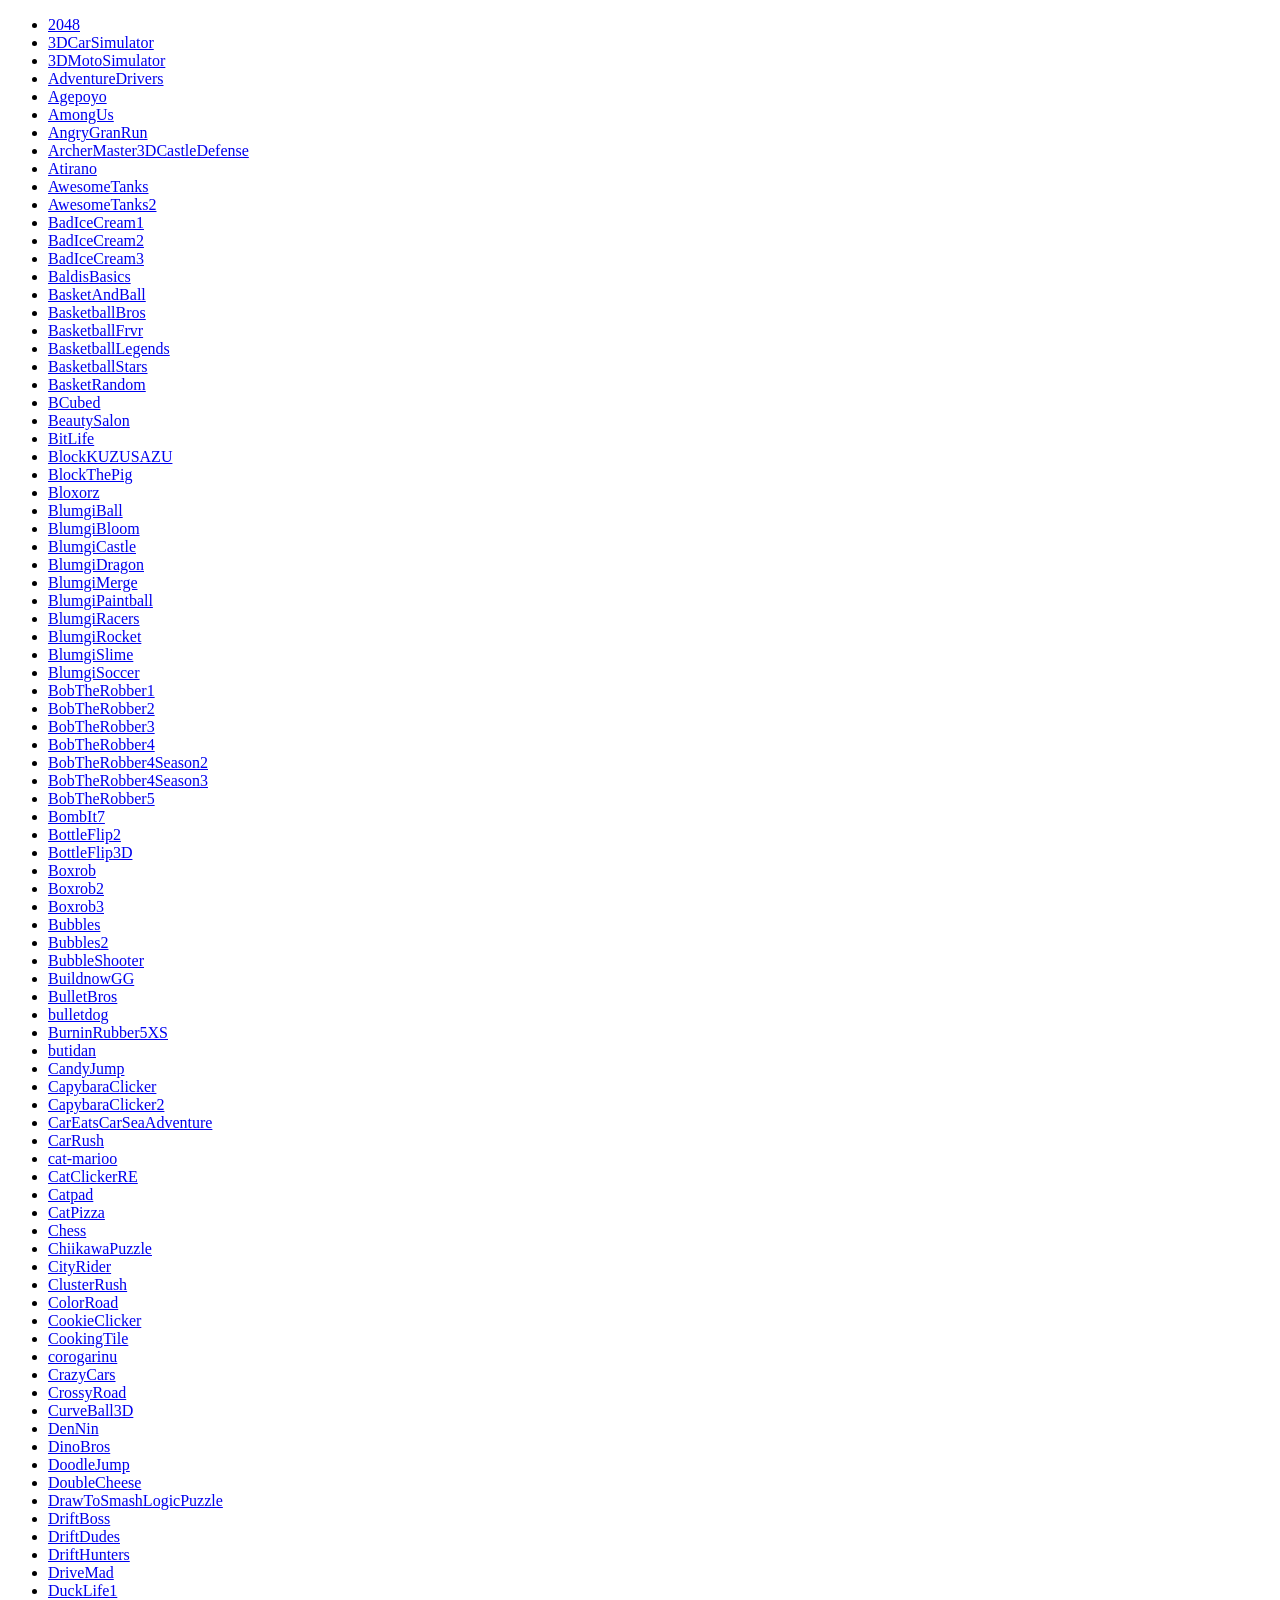
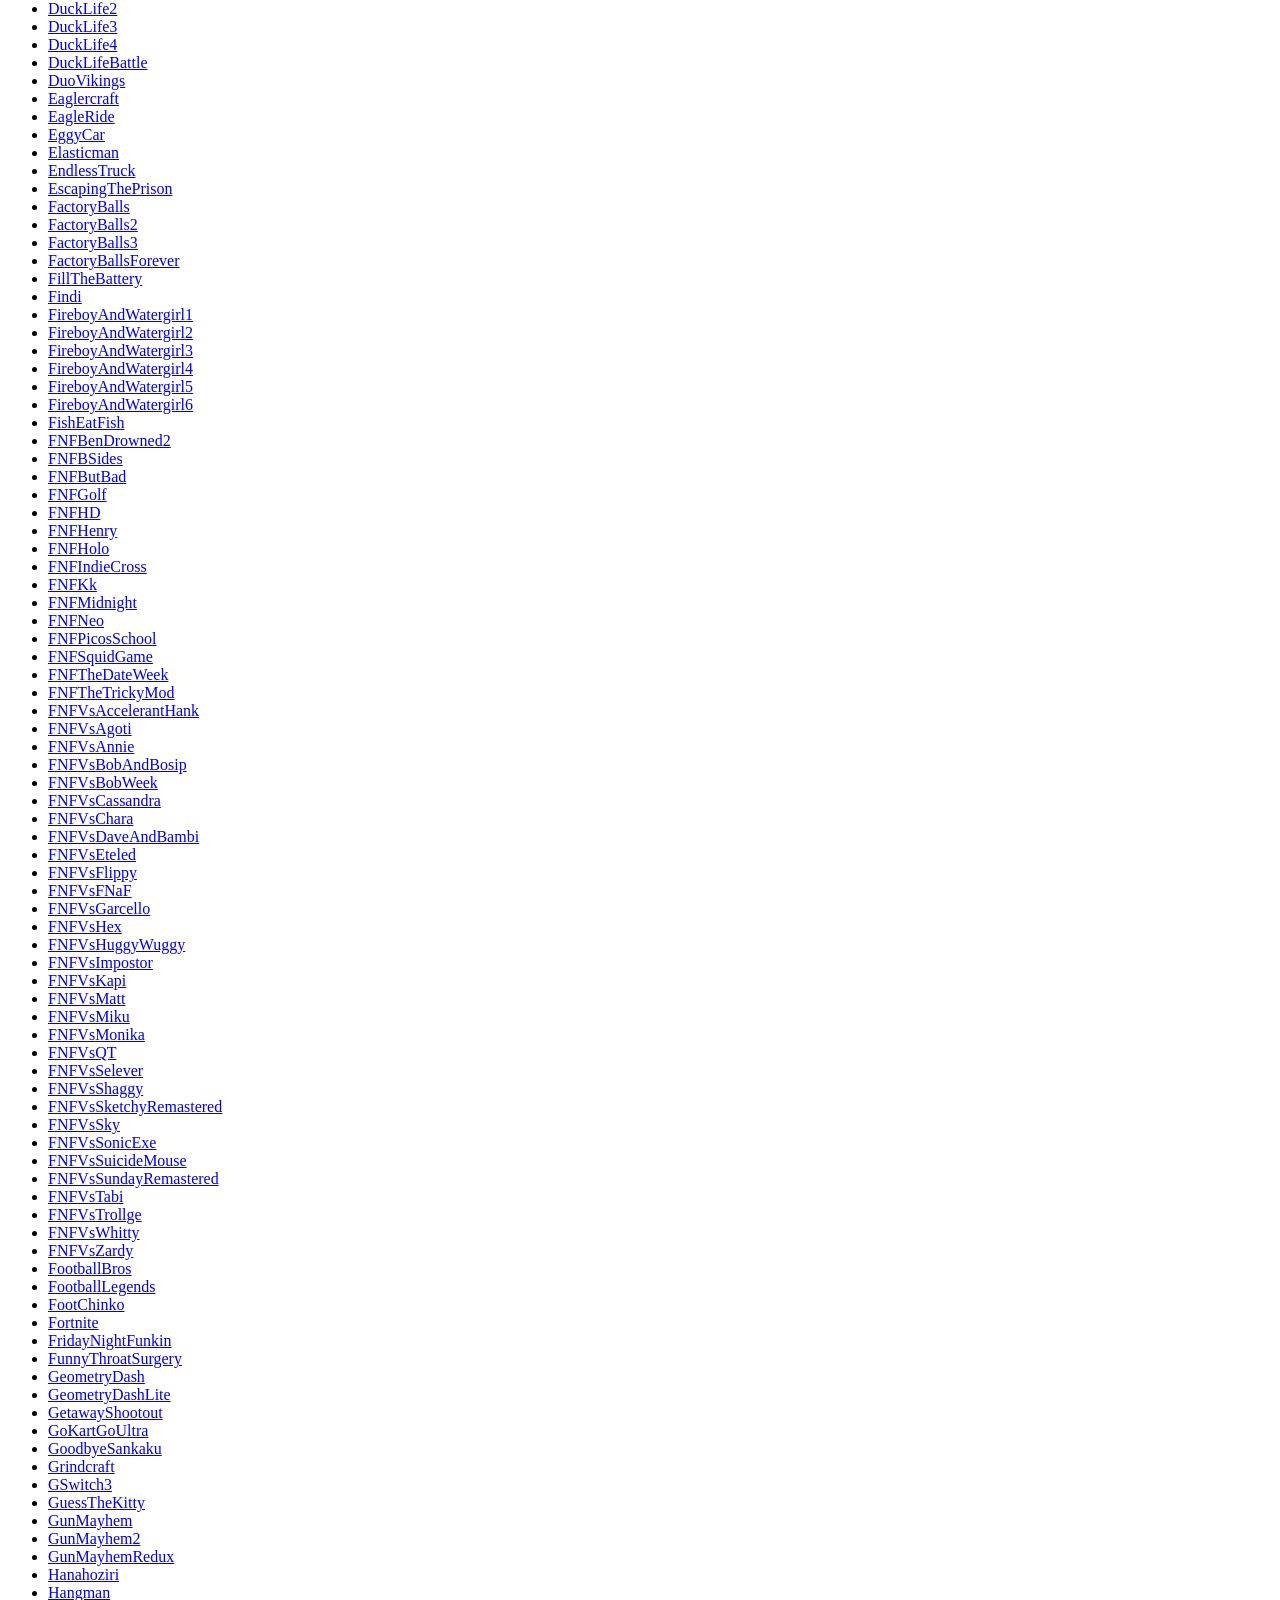
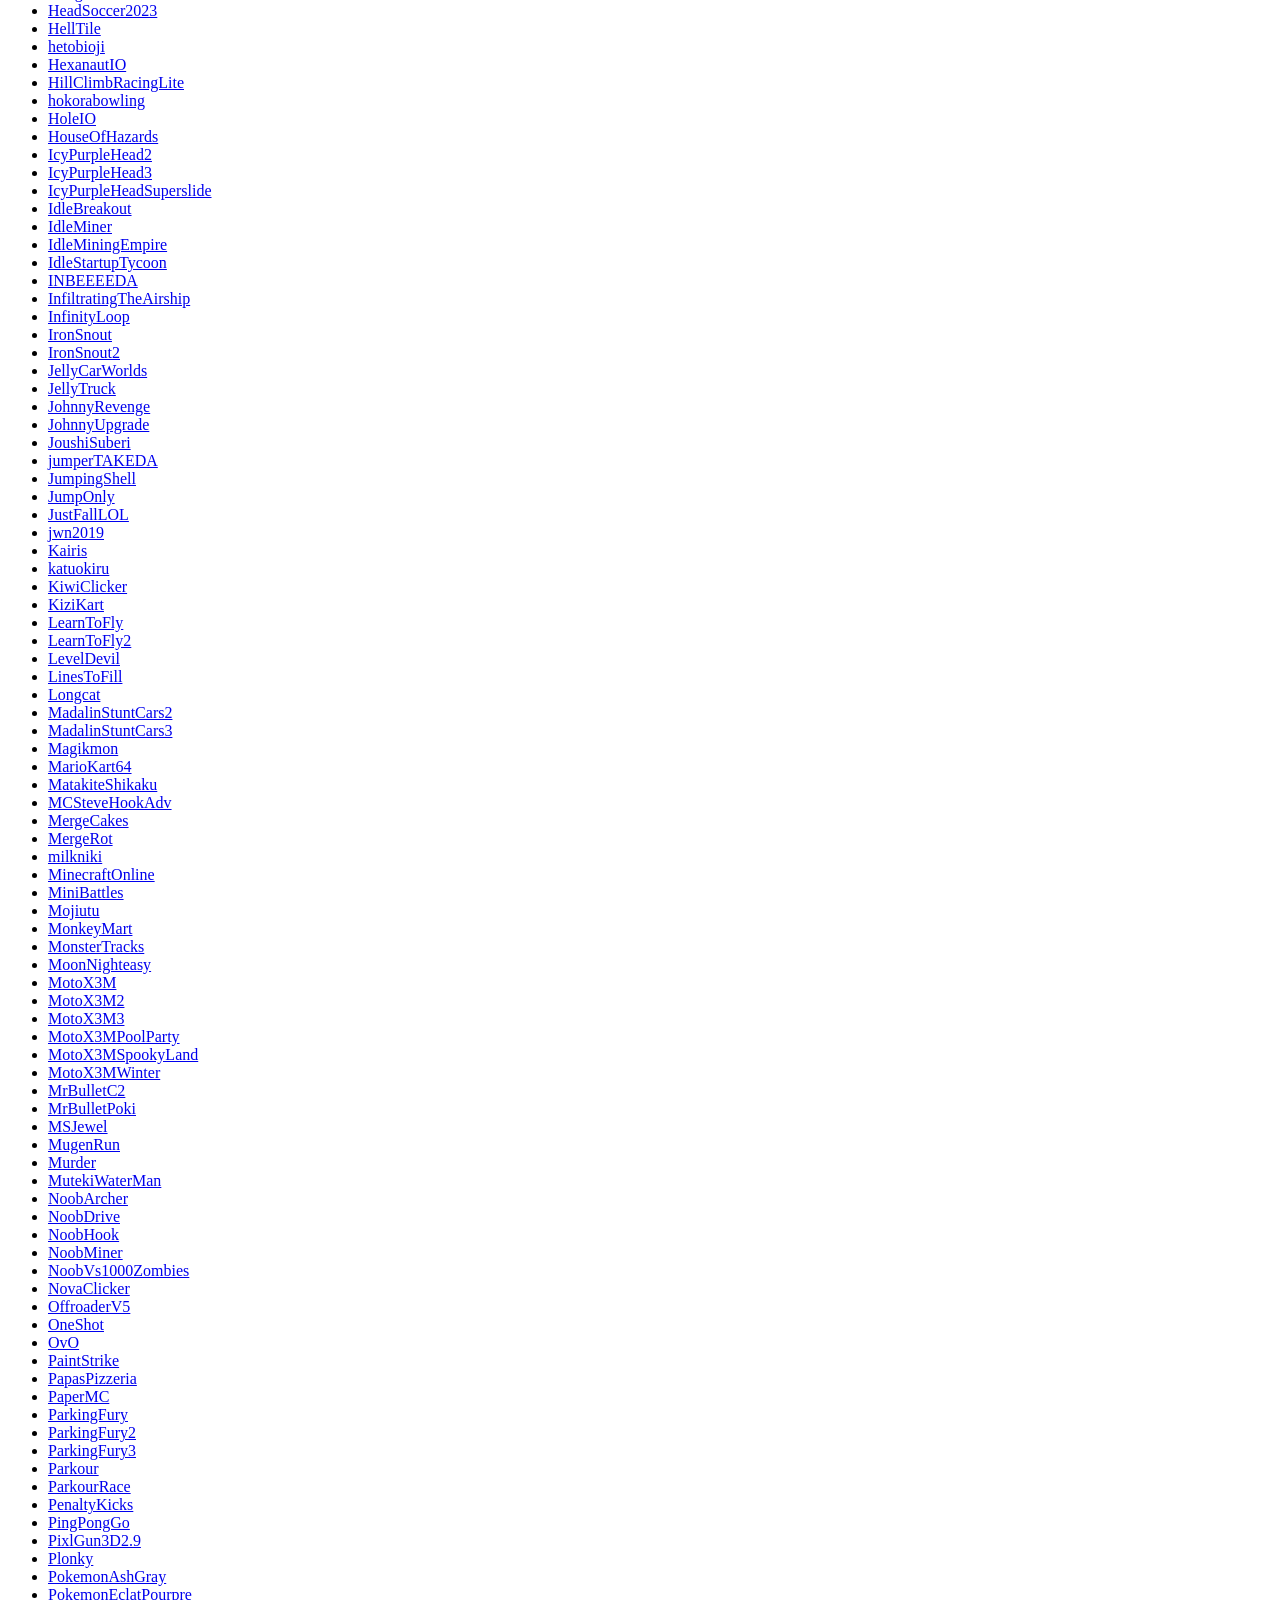
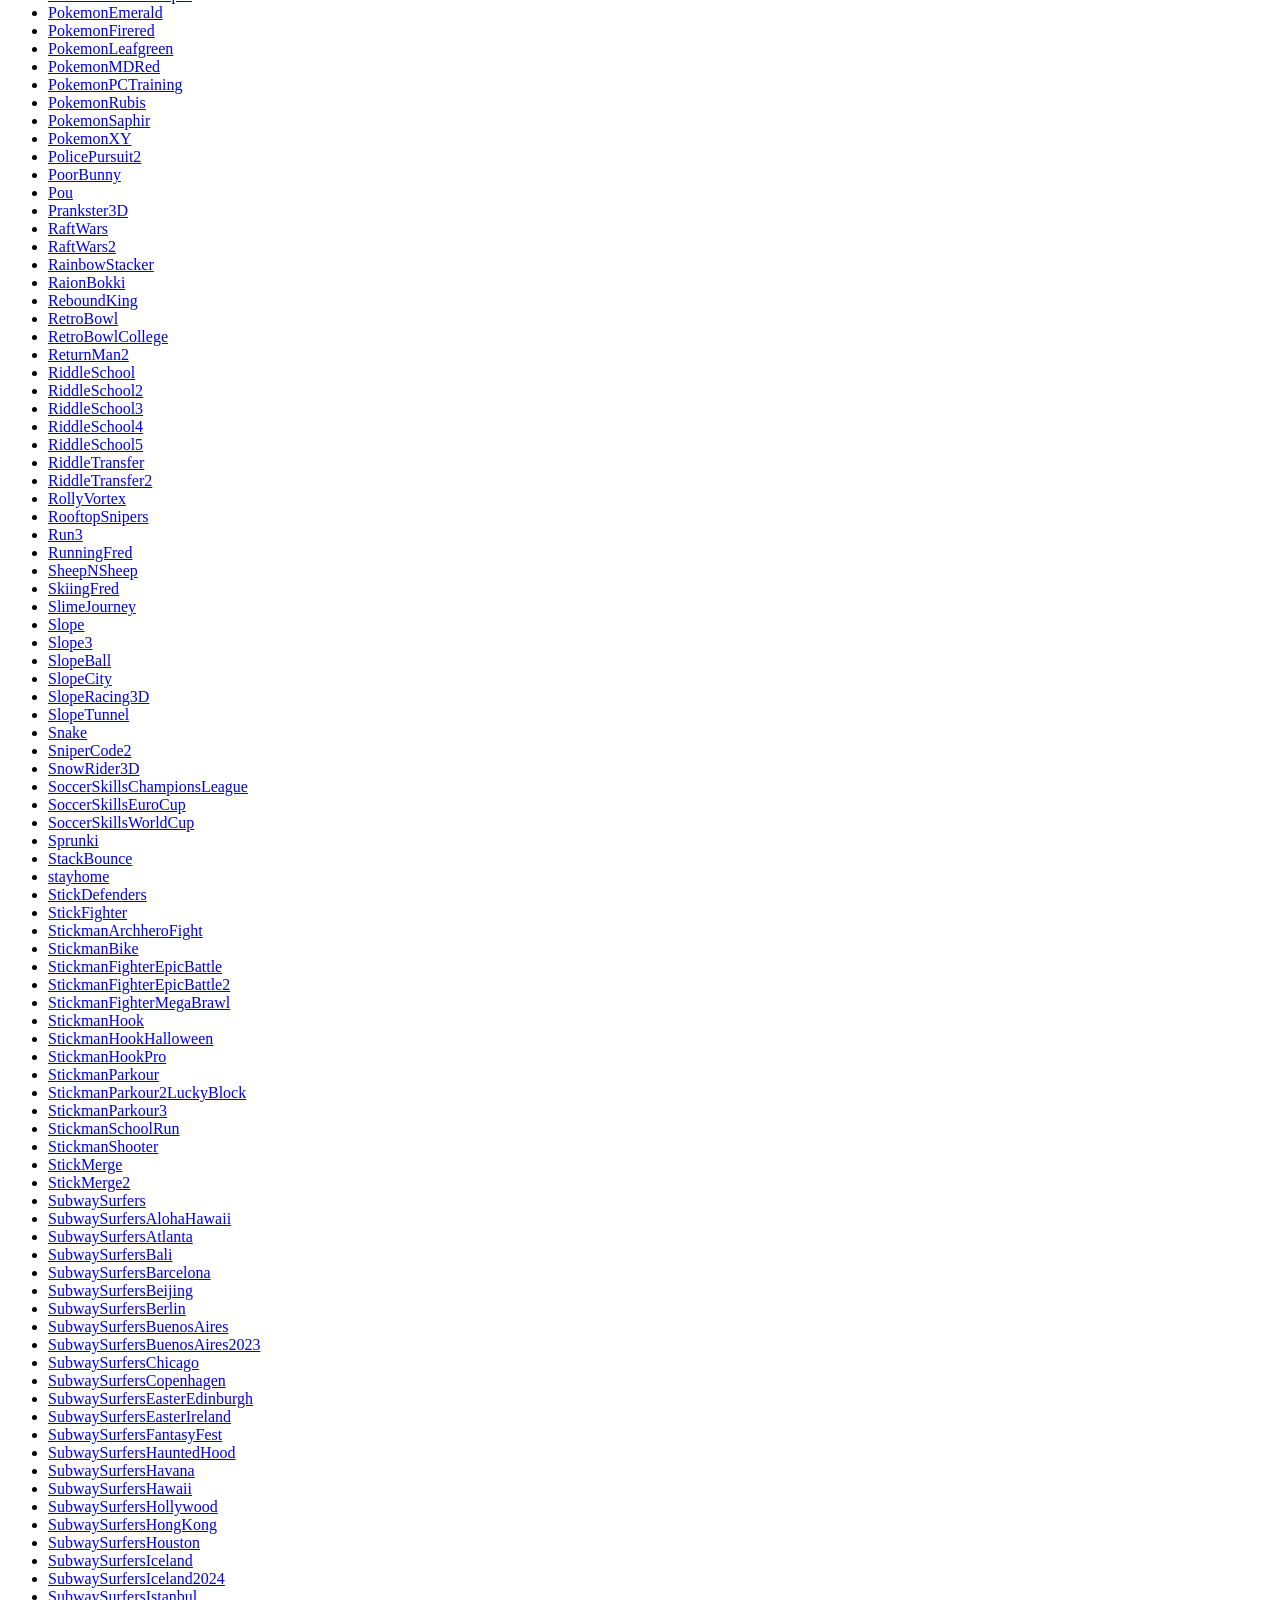
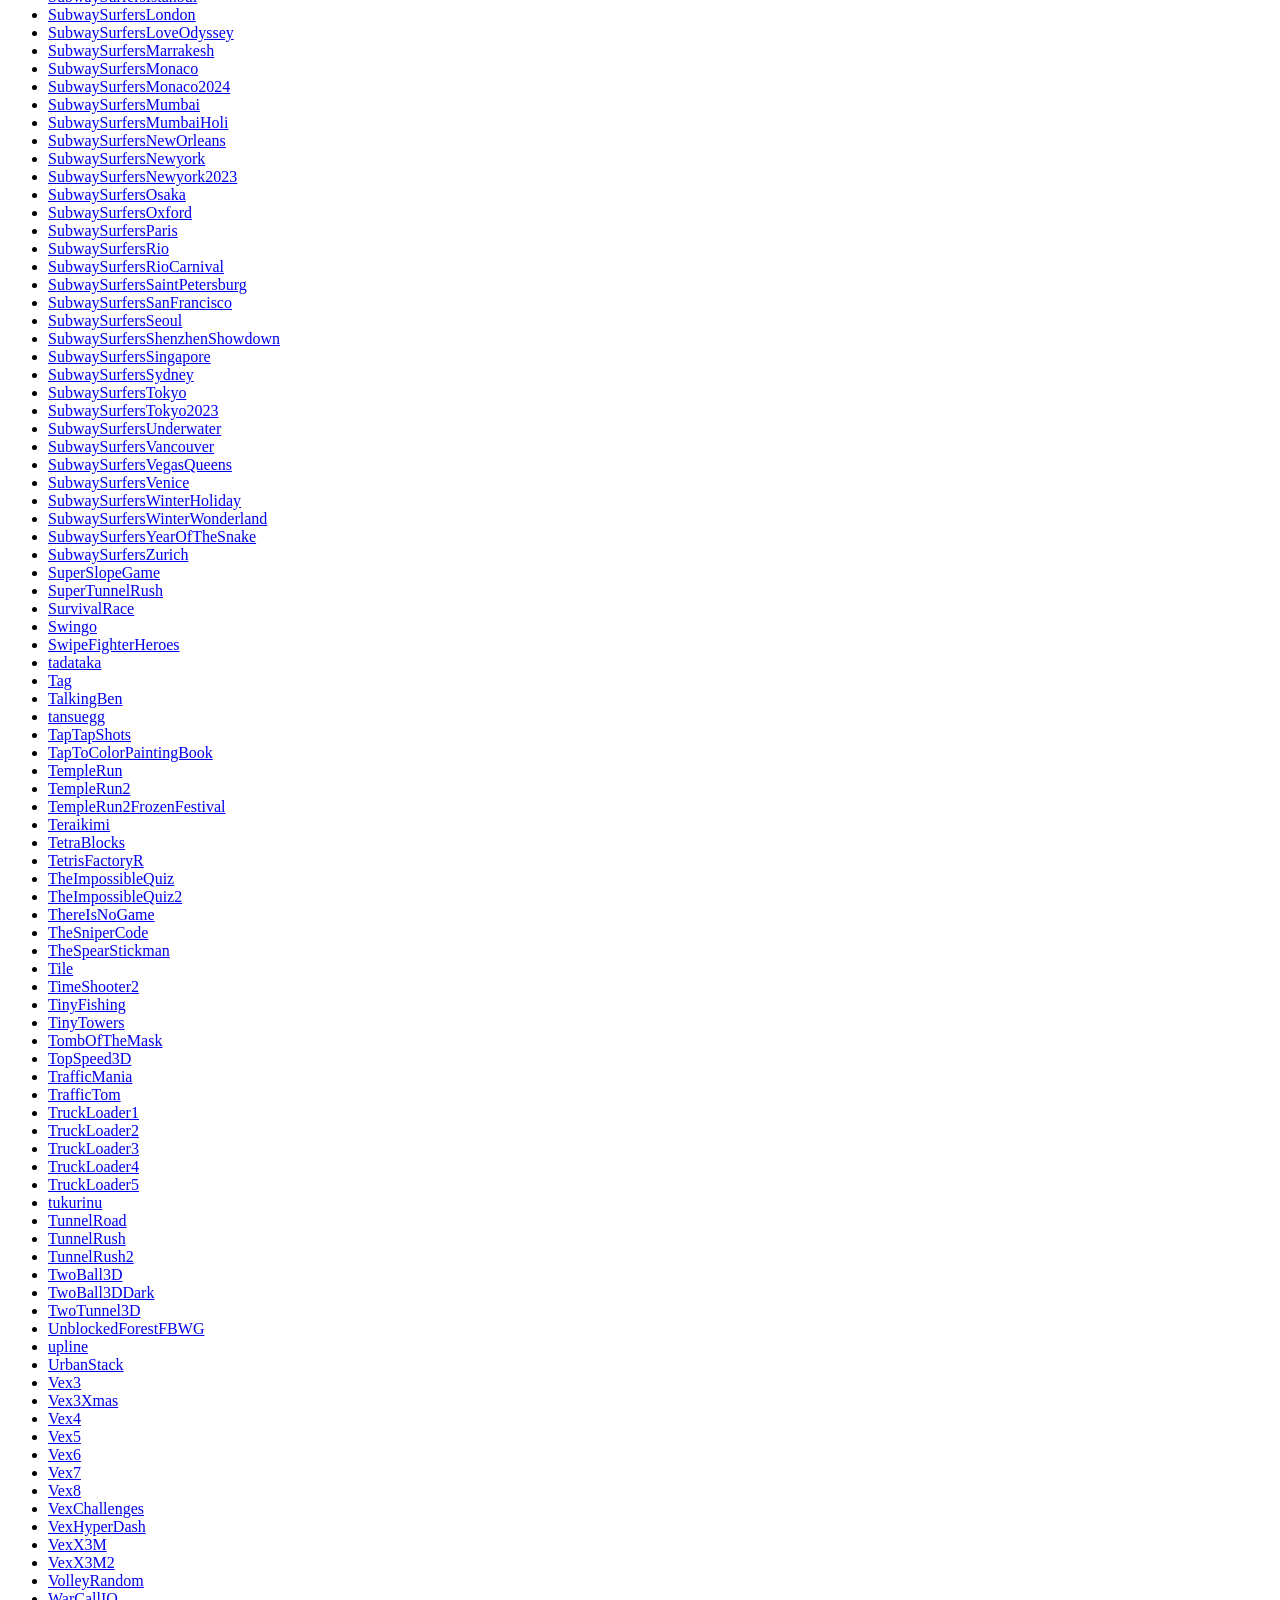
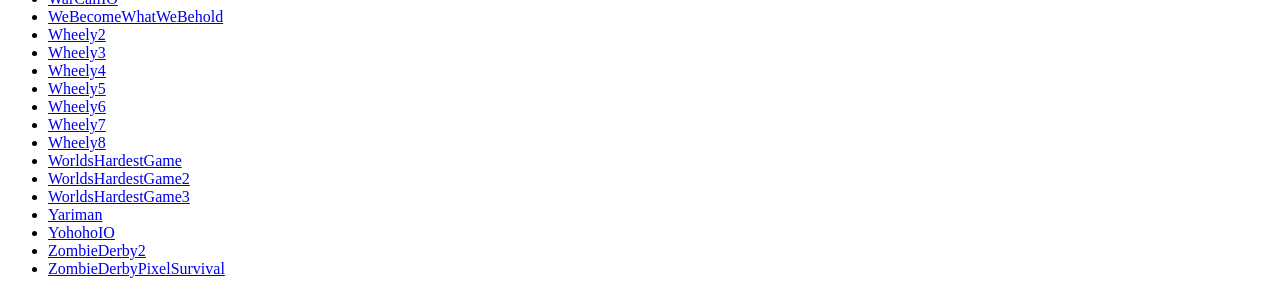
==== commit d43fa51d: "7fp" ====
--- a/index.html
+++ b/index.html
@@ -1 +1 @@
-<!doctypehtml><title>ubg6Fix</title><ul></ul><script>["2048","3DCarSimulator","3DMotoSimulator","AdventureDrivers","Agepoyo","AmongUs","AngryGranRun","ArcherMaster3DCastleDefense","Atirano","AwesomeTanks","AwesomeTanks2","BadIceCream1","BadIceCream2","BadIceCream3","BaldisBasics","BasketAndBall","BasketballBros","BasketballFrvr","BasketballLegends","BasketballStars","BasketRandom","BCubed","BeautySalon","BitLife","BlockKUZUSAZU","BlockThePig","Bloxorz","BlumgiBall","BlumgiBloom","BlumgiCastle","BlumgiDragon","BlumgiMerge","BlumgiPaintball","BlumgiRacers","BlumgiRocket","BlumgiSlime","BlumgiSoccer","BobTheRobber1","BobTheRobber2","BobTheRobber3","BobTheRobber4","BobTheRobber4Season2","BobTheRobber4Season3","BobTheRobber5","BombIt7","BottleFlip2","BottleFlip3D","Boxrob","Boxrob2","Boxrob3","Bubbles","Bubbles2","BubbleShooter","BuildnowGG","BulletBros","bulletdog","BurninRubber5XS","butidan","CandyJump","CapybaraClicker","CapybaraClicker2","CarEatsCarSeaAdventure","CarRush","cat-marioo","CatClickerRE","Catpad","CatPizza","Chess","ChiikawaPuzzle","CityRider","ClusterRush","ColorRoad","CookieClicker","CookingTile","corogarinu","CrazyCars","CrossyRoad","CurveBall3D","DenNin","DinoBros","DoodleJump","DoubleCheese","DrawToSmashLogicPuzzle","DriftBoss","DriftDudes","DriftHunters","DriveMad","DuckLife1","DuckLife2","DuckLife3","DuckLife4","DuckLifeBattle","DuoVikings","Eaglercraft","EagleRide","EggyCar","Elasticman","EndlessTruck","EscapingThePrison","FactoryBalls","FactoryBalls2","FactoryBalls3","FactoryBallsForever","FillTheBattery","Findi","FireboyAndWatergirl1","FireboyAndWatergirl2","FireboyAndWatergirl3","FireboyAndWatergirl4","FireboyAndWatergirl5","FireboyAndWatergirl6","FishEatFish","FNFBenDrowned2","FNFBSides","FNFButBad","FNFGolf","FNFHD","FNFHenry","FNFHolo","FNFIndieCross","FNFKk","FNFMidnight","FNFNeo","FNFPicosSchool","FNFSquidGame","FNFTheDateWeek","FNFTheTrickyMod","FNFVsAccelerantHank","FNFVsAgoti","FNFVsAnnie","FNFVsBobAndBosip","FNFVsBobWeek","FNFVsCassandra","FNFVsChara","FNFVsDaveAndBambi","FNFVsEteled","FNFVsFlippy","FNFVsFNaF","FNFVsGarcello","FNFVsHex","FNFVsHuggyWuggy","FNFVsImpostor","FNFVsKapi","FNFVsMatt","FNFVsMiku","FNFVsMonika","FNFVsQT","FNFVsSelever","FNFVsShaggy","FNFVsSketchyRemastered","FNFVsSky","FNFVsSonicExe","FNFVsSuicideMouse","FNFVsSundayRemastered","FNFVsTabi","FNFVsTrollge","FNFVsWhitty","FNFVsZardy","FootballBros","FootballLegends","FootChinko","Fortnite","FridayNightFunkin","FunnyThroatSurgery","GeometryDash","GeometryDashLite","GetawayShootout","GoKartGoUltra","GoodbyeSankaku","Grindcraft","GSwitch3","GuessTheKitty","GunMayhem","GunMayhem2","GunMayhemRedux","Hanahoziri","Hangman","HeadSoccer2023","HellTile","hetobioji","HexanautIO","HillClimbRacingLite","hokorabowling","HoleIO","HouseOfHazards","IcyPurpleHead2","IcyPurpleHead3","IcyPurpleHeadSuperslide","IdleBreakout","IdleMiner","IdleMiningEmpire","IdleStartupTycoon","INBEEEEDA","InfiltratingTheAirship","InfinityLoop","IronSnout","IronSnout2","JellyCarWorlds","JellyTruck","JohnnyRevenge","JohnnyUpgrade","JoushiSuberi","jumperTAKEDA","JumpingShell","JumpOnly","JustFallLOL","jwn2019","Kairis","katuokiru","KiwiClicker","KiziKart","LearnToFly","LearnToFly2","LevelDevil","LinesToFill","Longcat","MadalinStuntCars2","MadalinStuntCars3","Magikmon","MarioKart64","MatakiteShikaku","MCSteveHookAdv","MergeCakes","MergeRot","milkniki","MinecraftOnline","MiniBattles","Mojiutu","MonkeyMart","MonsterTracks","MoonNighteasy","MotoX3M","MotoX3M2","MotoX3M3","MotoX3MPoolParty","MotoX3MSpookyLand","MotoX3MWinter","MrBulletC2","MrBulletPoki","MSJewel","MugenRun","Murder","MutekiWaterMan","NoobArcher","NoobDrive","NoobHook","NoobMiner","NoobVs1000Zombies","NovaClicker","OffroaderV5","OneShot","OvO","PaintStrike","PapasPizzeria","PaperMC","ParkingFury","ParkingFury2","ParkingFury3","Parkour","ParkourRace","PenaltyKicks","PingPongGo","PixlGun3D2.9","Plonky","PokemonAshGray","PokemonEclatPourpre","PokemonEmerald","PokemonFirered","PokemonLeafgreen","PokemonMDRed","PokemonPCTraining","PokemonRubis","PokemonSaphir","PokemonXY","PolicePursuit2","PoorBunny","Pou","Prankster3D","RaftWars","RaftWars2","RainbowStacker","RaionBokki","ReboundKing","RetroBowl","RetroBowlCollege","ReturnMan2","RiddleSchool","RiddleSchool2","RiddleSchool3","RiddleSchool4","RiddleSchool5","RiddleTransfer","RiddleTransfer2","RollyVortex","RooftopSnipers","Run3","RunningFred","SheepNSheep","SkiingFred","SlimeJourney","Slope","Slope3","SlopeBall","SlopeCity","SlopeRacing3D","SlopeTunnel","Snake","SnowRider3D","SoccerSkillsChampionsLeague","SoccerSkillsEuroCup","SoccerSkillsWorldCup","Sprunki","StackBounce","stayhome","StickDefenders","StickFighter","StickmanArchheroFight","StickmanBike","StickmanFighterEpicBattle","StickmanFighterEpicBattle2","StickmanFighterMegaBrawl","StickmanHook","StickmanHookHalloween","StickmanHookPro","StickmanParkour","StickmanParkour2LuckyBlock","StickmanParkour3","StickmanSchoolRun","StickmanShooter","StickMerge","StickMerge2","SubwaySurfers","SubwaySurfersAlohaHawaii","SubwaySurfersAtlanta","SubwaySurfersBali","SubwaySurfersBarcelona","SubwaySurfersBeijing","SubwaySurfersBerlin","SubwaySurfersBuenosAires","SubwaySurfersBuenosAires2023","SubwaySurfersChicago","SubwaySurfersCopenhagen","SubwaySurfersEasterEdinburgh","SubwaySurfersEasterIreland","SubwaySurfersFantasyFest","SubwaySurfersHauntedHood","SubwaySurfersHavana","SubwaySurfersHawaii","SubwaySurfersHollywood","SubwaySurfersHongKong","SubwaySurfersHouston","SubwaySurfersIceland","SubwaySurfersIceland2024","SubwaySurfersIstanbul","SubwaySurfersLondon","SubwaySurfersLoveOdyssey","SubwaySurfersMarrakesh","SubwaySurfersMonaco","SubwaySurfersMonaco2024","SubwaySurfersMumbai","SubwaySurfersMumbaiHoli","SubwaySurfersNewOrleans","SubwaySurfersNewyork","SubwaySurfersNewyork2023","SubwaySurfersOsaka","SubwaySurfersOxford","SubwaySurfersParis","SubwaySurfersRio","SubwaySurfersRioCarnival","SubwaySurfersSaintPetersburg","SubwaySurfersSanFrancisco","SubwaySurfersSeoul","SubwaySurfersShenzhenShowdown","SubwaySurfersSingapore","SubwaySurfersSydney","SubwaySurfersTokyo","SubwaySurfersTokyo2023","SubwaySurfersUnderwater","SubwaySurfersVancouver","SubwaySurfersVegasQueens","SubwaySurfersVenice","SubwaySurfersWinterHoliday","SubwaySurfersWinterWonderland","SubwaySurfersYearOfTheSnake","SubwaySurfersZurich","SuperSlopeGame","SuperTunnelRush","SurvivalRace","Swingo","SwipeFighterHeroes","tadataka","Tag","TalkingBen","tansuegg","TapTapShots","TapToColorPaintingBook","TempleRun","TempleRun2","TempleRun2FrozenFestival","Teraikimi","TetraBlocks","TetrisFactoryR","TheImpossibleQuiz","TheImpossibleQuiz2","ThereIsNoGame","TheSpearStickman","Tile","TimeShooter2","TinyFishing","TinyTowers","TombOfTheMask","TopSpeed3D","TrafficMania","TrafficTom","TruckLoader1","TruckLoader2","TruckLoader3","TruckLoader4","TruckLoader5","tukurinu","TunnelRoad","TunnelRush","TunnelRush2","TwoBall3D","TwoBall3DDark","TwoTunnel3D","UnblockedForestFBWG","upline","UrbanStack","Vex3","Vex3Xmas","Vex4","Vex5","Vex6","Vex7","Vex8","VexChallenges","VexHyperDash","VexX3M","VexX3M2","VolleyRandom","WarCallIO","WeBecomeWhatWeBehold","Wheely2","Wheely3","Wheely4","Wheely5","Wheely6","Wheely7","Wheely8","WorldsHardestGame","WorldsHardestGame2","WorldsHardestGame3","Yariman","YohohoIO","ZombieDerby2","ZombieDerbyPixelSurvival"].forEach(e=>document.querySelector("ul").innerHTML+=`<li><a href=${e}>${e}</a>`)</script>
+<!doctypehtml><title>ubg7</title><ul></ul><script>["2048","3DCarSimulator","3DMotoSimulator","AdventureDrivers","Agepoyo","AmongUs","AngryGranRun","ArcherMaster3DCastleDefense","Atirano","AwesomeTanks","AwesomeTanks2","BadIceCream1","BadIceCream2","BadIceCream3","BaldisBasics","BasketAndBall","BasketballBros","BasketballFrvr","BasketballLegends","BasketballStars","BasketRandom","BCubed","BeautySalon","BitLife","BlockKUZUSAZU","BlockThePig","Bloxorz","BlumgiBall","BlumgiBloom","BlumgiCastle","BlumgiDragon","BlumgiMerge","BlumgiPaintball","BlumgiRacers","BlumgiRocket","BlumgiSlime","BlumgiSoccer","BobTheRobber1","BobTheRobber2","BobTheRobber3","BobTheRobber4","BobTheRobber4Season2","BobTheRobber4Season3","BobTheRobber5","BombIt7","BottleFlip2","BottleFlip3D","Boxrob","Boxrob2","Boxrob3","Bubbles","Bubbles2","BubbleShooter","BuildnowGG","BulletBros","bulletdog","BurninRubber5XS","butidan","CandyJump","CapybaraClicker","CapybaraClicker2","CarEatsCarSeaAdventure","CarRush","cat-marioo","CatClickerRE","Catpad","CatPizza","Chess","ChiikawaPuzzle","CityRider","ClusterRush","ColorRoad","CookieClicker","CookingTile","corogarinu","CrazyCars","CrossyRoad","CurveBall3D","DenNin","DinoBros","DoodleJump","DoubleCheese","DrawToSmashLogicPuzzle","DriftBoss","DriftDudes","DriftHunters","DriveMad","DuckLife1","DuckLife2","DuckLife3","DuckLife4","DuckLifeBattle","DuoVikings","Eaglercraft","EagleRide","EggyCar","Elasticman","EndlessTruck","EscapingThePrison","FactoryBalls","FactoryBalls2","FactoryBalls3","FactoryBallsForever","FillTheBattery","Findi","FireboyAndWatergirl1","FireboyAndWatergirl2","FireboyAndWatergirl3","FireboyAndWatergirl4","FireboyAndWatergirl5","FireboyAndWatergirl6","FishEatFish","FNFBenDrowned2","FNFBSides","FNFButBad","FNFGolf","FNFHD","FNFHenry","FNFHolo","FNFIndieCross","FNFKk","FNFMidnight","FNFNeo","FNFPicosSchool","FNFSquidGame","FNFTheDateWeek","FNFTheTrickyMod","FNFVsAccelerantHank","FNFVsAgoti","FNFVsAnnie","FNFVsBobAndBosip","FNFVsBobWeek","FNFVsCassandra","FNFVsChara","FNFVsDaveAndBambi","FNFVsEteled","FNFVsFlippy","FNFVsFNaF","FNFVsGarcello","FNFVsHex","FNFVsHuggyWuggy","FNFVsImpostor","FNFVsKapi","FNFVsMatt","FNFVsMiku","FNFVsMonika","FNFVsQT","FNFVsSelever","FNFVsShaggy","FNFVsSketchyRemastered","FNFVsSky","FNFVsSonicExe","FNFVsSuicideMouse","FNFVsSundayRemastered","FNFVsTabi","FNFVsTrollge","FNFVsWhitty","FNFVsZardy","FootballBros","FootballLegends","FootChinko","Fortnite","FridayNightFunkin","FunnyThroatSurgery","GeometryDash","GeometryDashLite","GetawayShootout","GoKartGoUltra","GoodbyeSankaku","Grindcraft","GSwitch3","GuessTheKitty","GunMayhem","GunMayhem2","GunMayhemRedux","Hanahoziri","Hangman","HeadSoccer2023","HellTile","hetobioji","HexanautIO","HillClimbRacingLite","hokorabowling","HoleIO","HouseOfHazards","IcyPurpleHead2","IcyPurpleHead3","IcyPurpleHeadSuperslide","IdleBreakout","IdleMiner","IdleMiningEmpire","IdleStartupTycoon","INBEEEEDA","InfiltratingTheAirship","InfinityLoop","IronSnout","IronSnout2","JellyCarWorlds","JellyTruck","JohnnyRevenge","JohnnyUpgrade","JoushiSuberi","jumperTAKEDA","JumpingShell","JumpOnly","JustFallLOL","jwn2019","Kairis","katuokiru","KiwiClicker","KiziKart","LearnToFly","LearnToFly2","LevelDevil","LinesToFill","Longcat","MadalinStuntCars2","MadalinStuntCars3","Magikmon","MarioKart64","MatakiteShikaku","MCSteveHookAdv","MergeCakes","MergeRot","milkniki","MinecraftOnline","MiniBattles","Mojiutu","MonkeyMart","MonsterTracks","MoonNighteasy","MotoX3M","MotoX3M2","MotoX3M3","MotoX3MPoolParty","MotoX3MSpookyLand","MotoX3MWinter","MrBulletC2","MrBulletPoki","MSJewel","MugenRun","Murder","MutekiWaterMan","NoobArcher","NoobDrive","NoobHook","NoobMiner","NoobVs1000Zombies","NovaClicker","OffroaderV5","OneShot","OvO","PaintStrike","PapasPizzeria","PaperMC","ParkingFury","ParkingFury2","ParkingFury3","Parkour","ParkourRace","PenaltyKicks","PingPongGo","PixlGun3D2.9","Plonky","PokemonAshGray","PokemonEclatPourpre","PokemonEmerald","PokemonFirered","PokemonLeafgreen","PokemonMDRed","PokemonPCTraining","PokemonRubis","PokemonSaphir","PokemonXY","PolicePursuit2","PoorBunny","Pou","Prankster3D","RaftWars","RaftWars2","RainbowStacker","RaionBokki","ReboundKing","RetroBowl","RetroBowlCollege","ReturnMan2","RiddleSchool","RiddleSchool2","RiddleSchool3","RiddleSchool4","RiddleSchool5","RiddleTransfer","RiddleTransfer2","RollyVortex","RooftopSnipers","Run3","RunningFred","SheepNSheep","SkiingFred","SlimeJourney","Slope","Slope3","SlopeBall","SlopeCity","SlopeRacing3D","SlopeTunnel","Snake","SniperCode2","SnowRider3D","SoccerSkillsChampionsLeague","SoccerSkillsEuroCup","SoccerSkillsWorldCup","Sprunki","StackBounce","stayhome","StickDefenders","StickFighter","StickmanArchheroFight","StickmanBike","StickmanFighterEpicBattle","StickmanFighterEpicBattle2","StickmanFighterMegaBrawl","StickmanHook","StickmanHookHalloween","StickmanHookPro","StickmanParkour","StickmanParkour2LuckyBlock","StickmanParkour3","StickmanSchoolRun","StickmanShooter","StickMerge","StickMerge2","SubwaySurfers","SubwaySurfersAlohaHawaii","SubwaySurfersAtlanta","SubwaySurfersBali","SubwaySurfersBarcelona","SubwaySurfersBeijing","SubwaySurfersBerlin","SubwaySurfersBuenosAires","SubwaySurfersBuenosAires2023","SubwaySurfersChicago","SubwaySurfersCopenhagen","SubwaySurfersEasterEdinburgh","SubwaySurfersEasterIreland","SubwaySurfersFantasyFest","SubwaySurfersHauntedHood","SubwaySurfersHavana","SubwaySurfersHawaii","SubwaySurfersHollywood","SubwaySurfersHongKong","SubwaySurfersHouston","SubwaySurfersIceland","SubwaySurfersIceland2024","SubwaySurfersIstanbul","SubwaySurfersLondon","SubwaySurfersLoveOdyssey","SubwaySurfersMarrakesh","SubwaySurfersMonaco","SubwaySurfersMonaco2024","SubwaySurfersMumbai","SubwaySurfersMumbaiHoli","SubwaySurfersNewOrleans","SubwaySurfersNewyork","SubwaySurfersNewyork2023","SubwaySurfersOsaka","SubwaySurfersOxford","SubwaySurfersParis","SubwaySurfersRio","SubwaySurfersRioCarnival","SubwaySurfersSaintPetersburg","SubwaySurfersSanFrancisco","SubwaySurfersSeoul","SubwaySurfersShenzhenShowdown","SubwaySurfersSingapore","SubwaySurfersSydney","SubwaySurfersTokyo","SubwaySurfersTokyo2023","SubwaySurfersUnderwater","SubwaySurfersVancouver","SubwaySurfersVegasQueens","SubwaySurfersVenice","SubwaySurfersWinterHoliday","SubwaySurfersWinterWonderland","SubwaySurfersYearOfTheSnake","SubwaySurfersZurich","SuperSlopeGame","SuperTunnelRush","SurvivalRace","Swingo","SwipeFighterHeroes","tadataka","Tag","TalkingBen","tansuegg","TapTapShots","TapToColorPaintingBook","TempleRun","TempleRun2","TempleRun2FrozenFestival","Teraikimi","TetraBlocks","TetrisFactoryR","TheImpossibleQuiz","TheImpossibleQuiz2","ThereIsNoGame","TheSniperCode","TheSpearStickman","Tile","TimeShooter2","TinyFishing","TinyTowers","TombOfTheMask","TopSpeed3D","TrafficMania","TrafficTom","TruckLoader1","TruckLoader2","TruckLoader3","TruckLoader4","TruckLoader5","tukurinu","TunnelRoad","TunnelRush","TunnelRush2","TwoBall3D","TwoBall3DDark","TwoTunnel3D","UnblockedForestFBWG","upline","UrbanStack","Vex3","Vex3Xmas","Vex4","Vex5","Vex6","Vex7","Vex8","VexChallenges","VexHyperDash","VexX3M","VexX3M2","VolleyRandom","WarCallIO","WeBecomeWhatWeBehold","Wheely2","Wheely3","Wheely4","Wheely5","Wheely6","Wheely7","Wheely8","WorldsHardestGame","WorldsHardestGame2","WorldsHardestGame3","Yariman","YohohoIO","ZombieDerby2","ZombieDerbyPixelSurvival"].forEach(e=>document.querySelector("ul").innerHTML+=`<li><a href=${e}>${e}</a>`)</script>
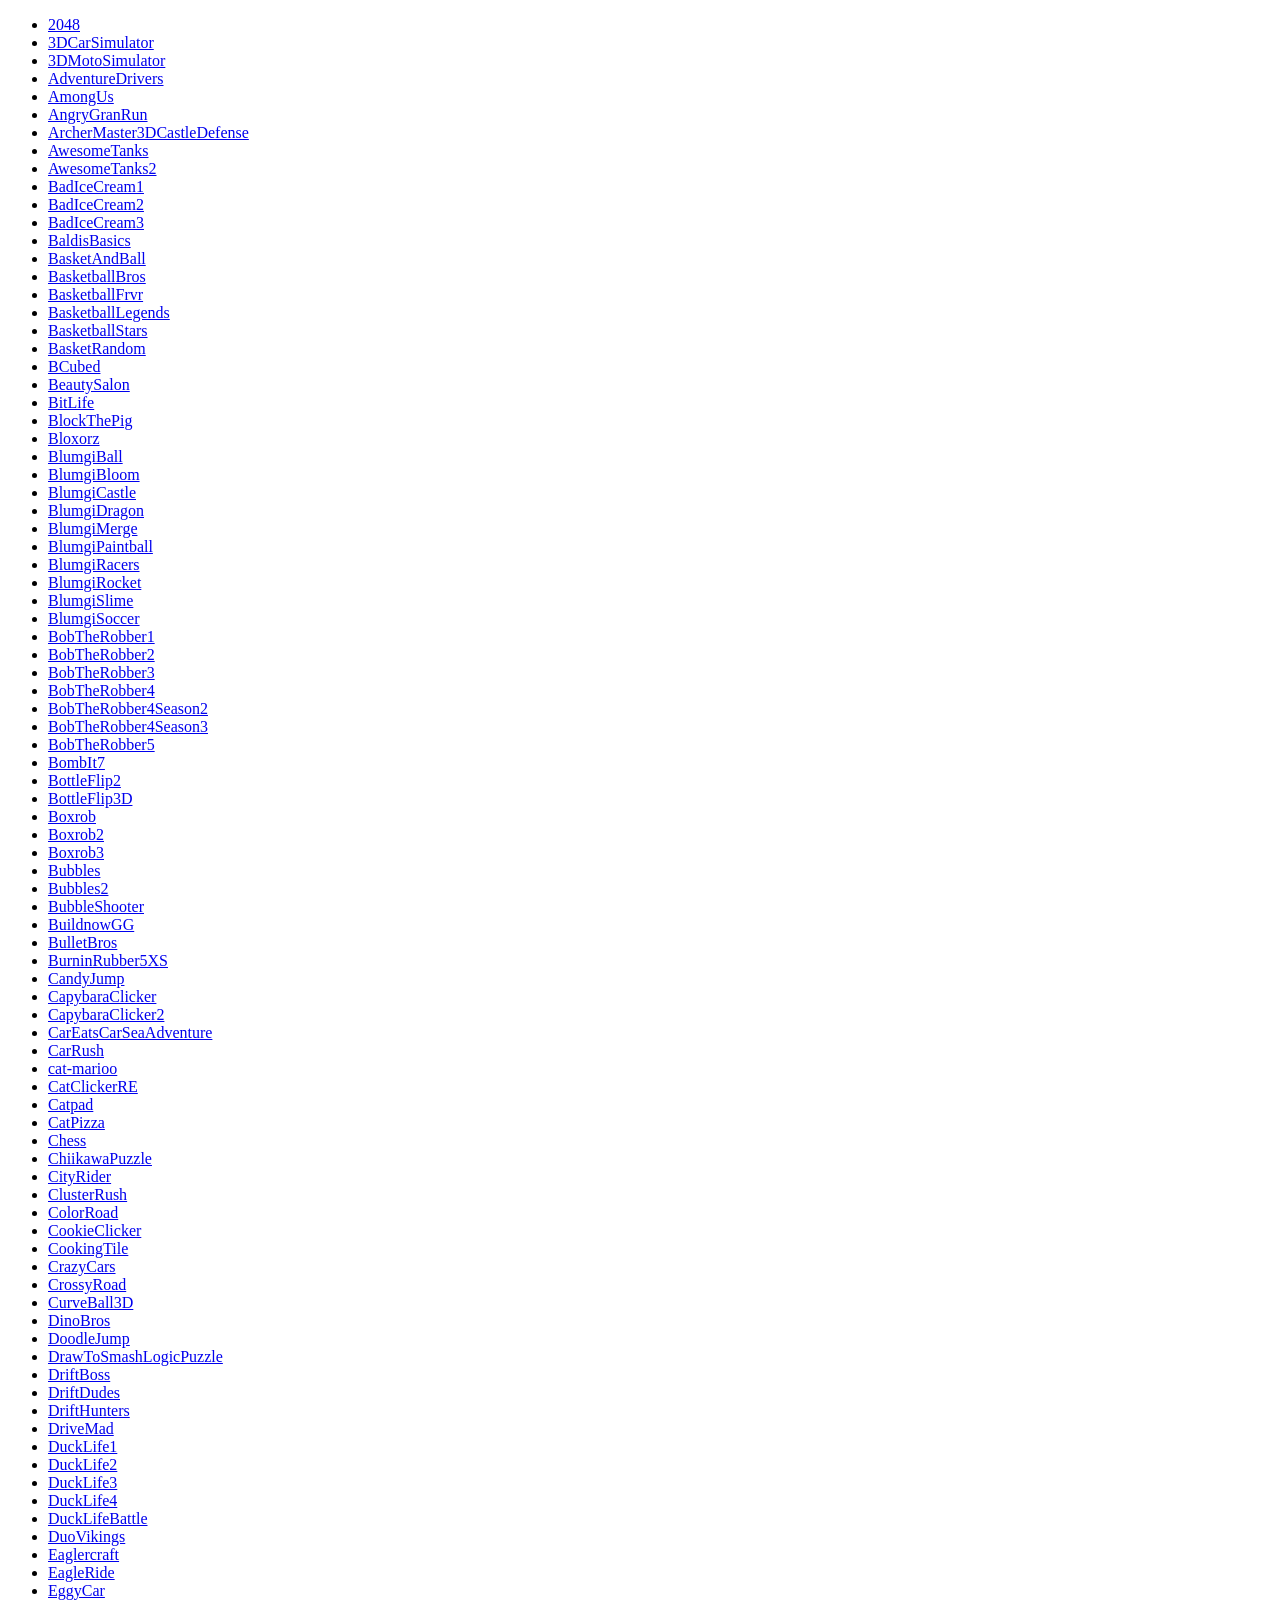
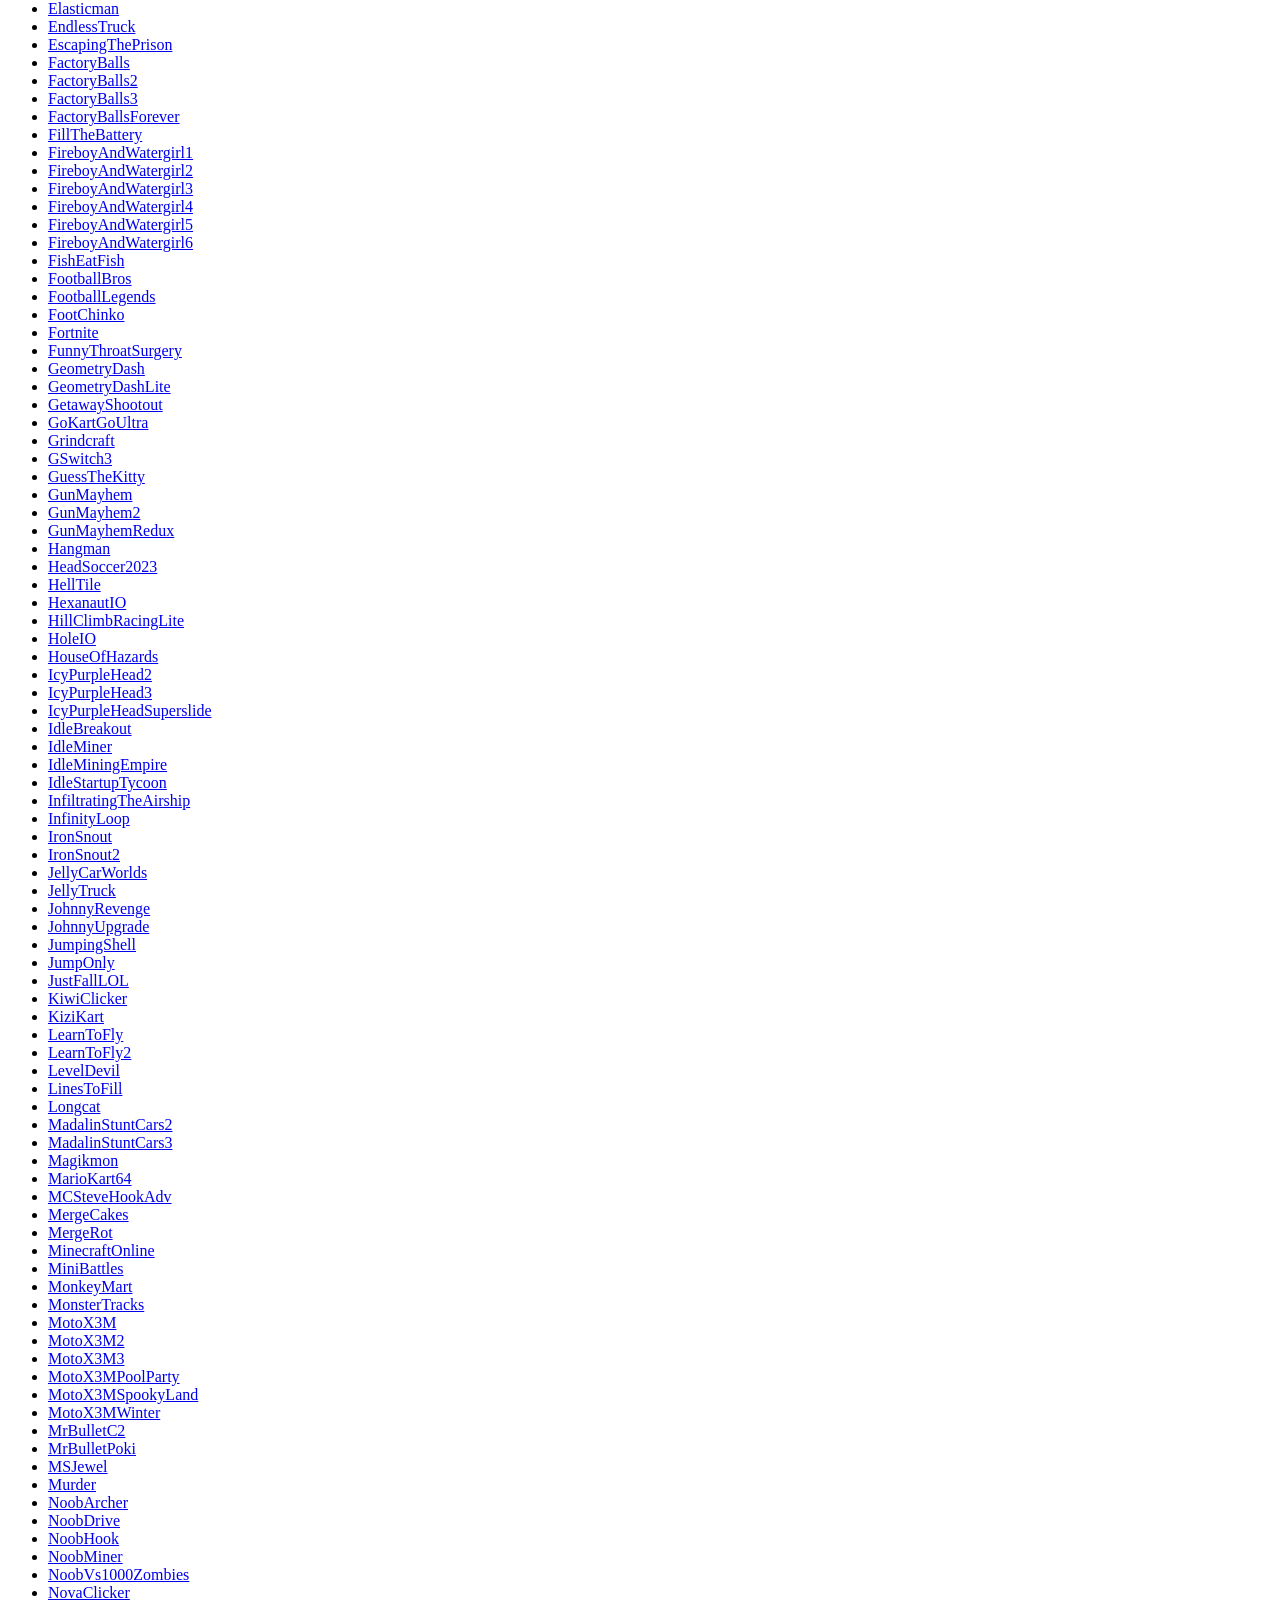
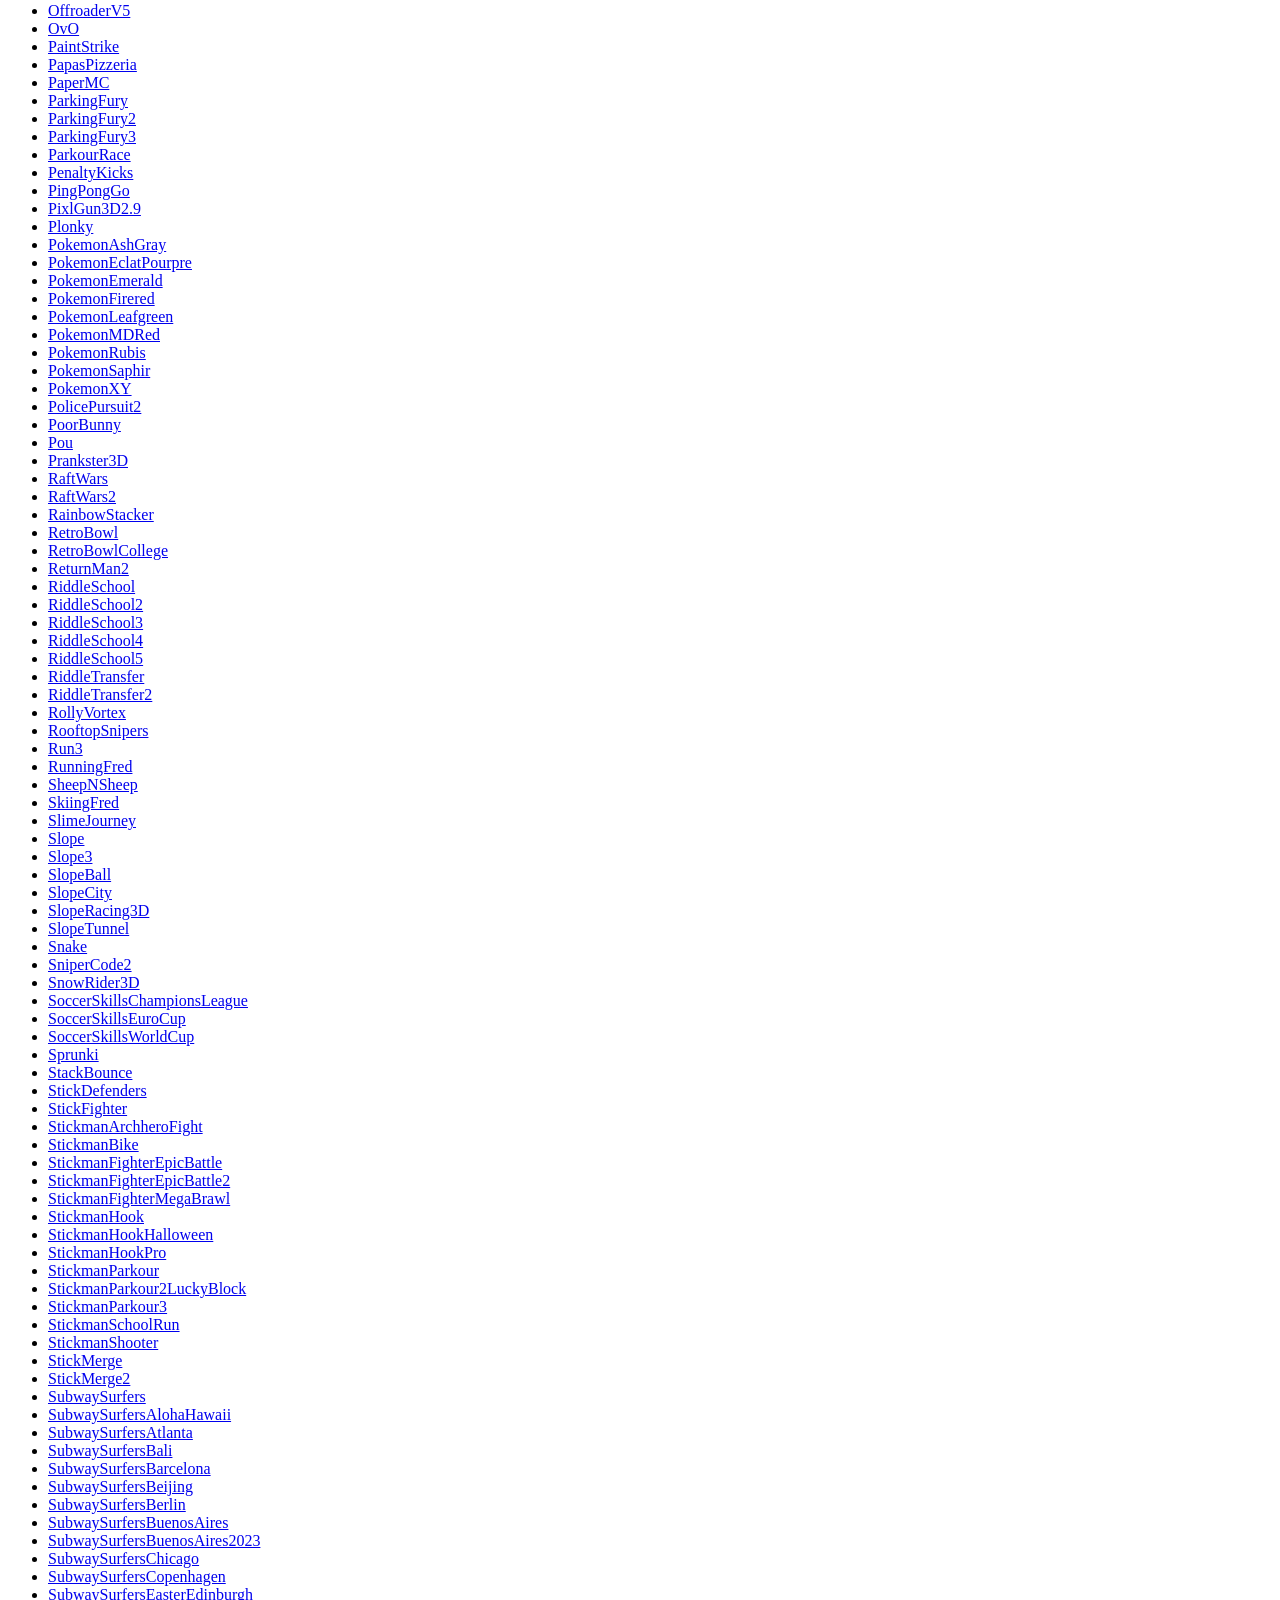
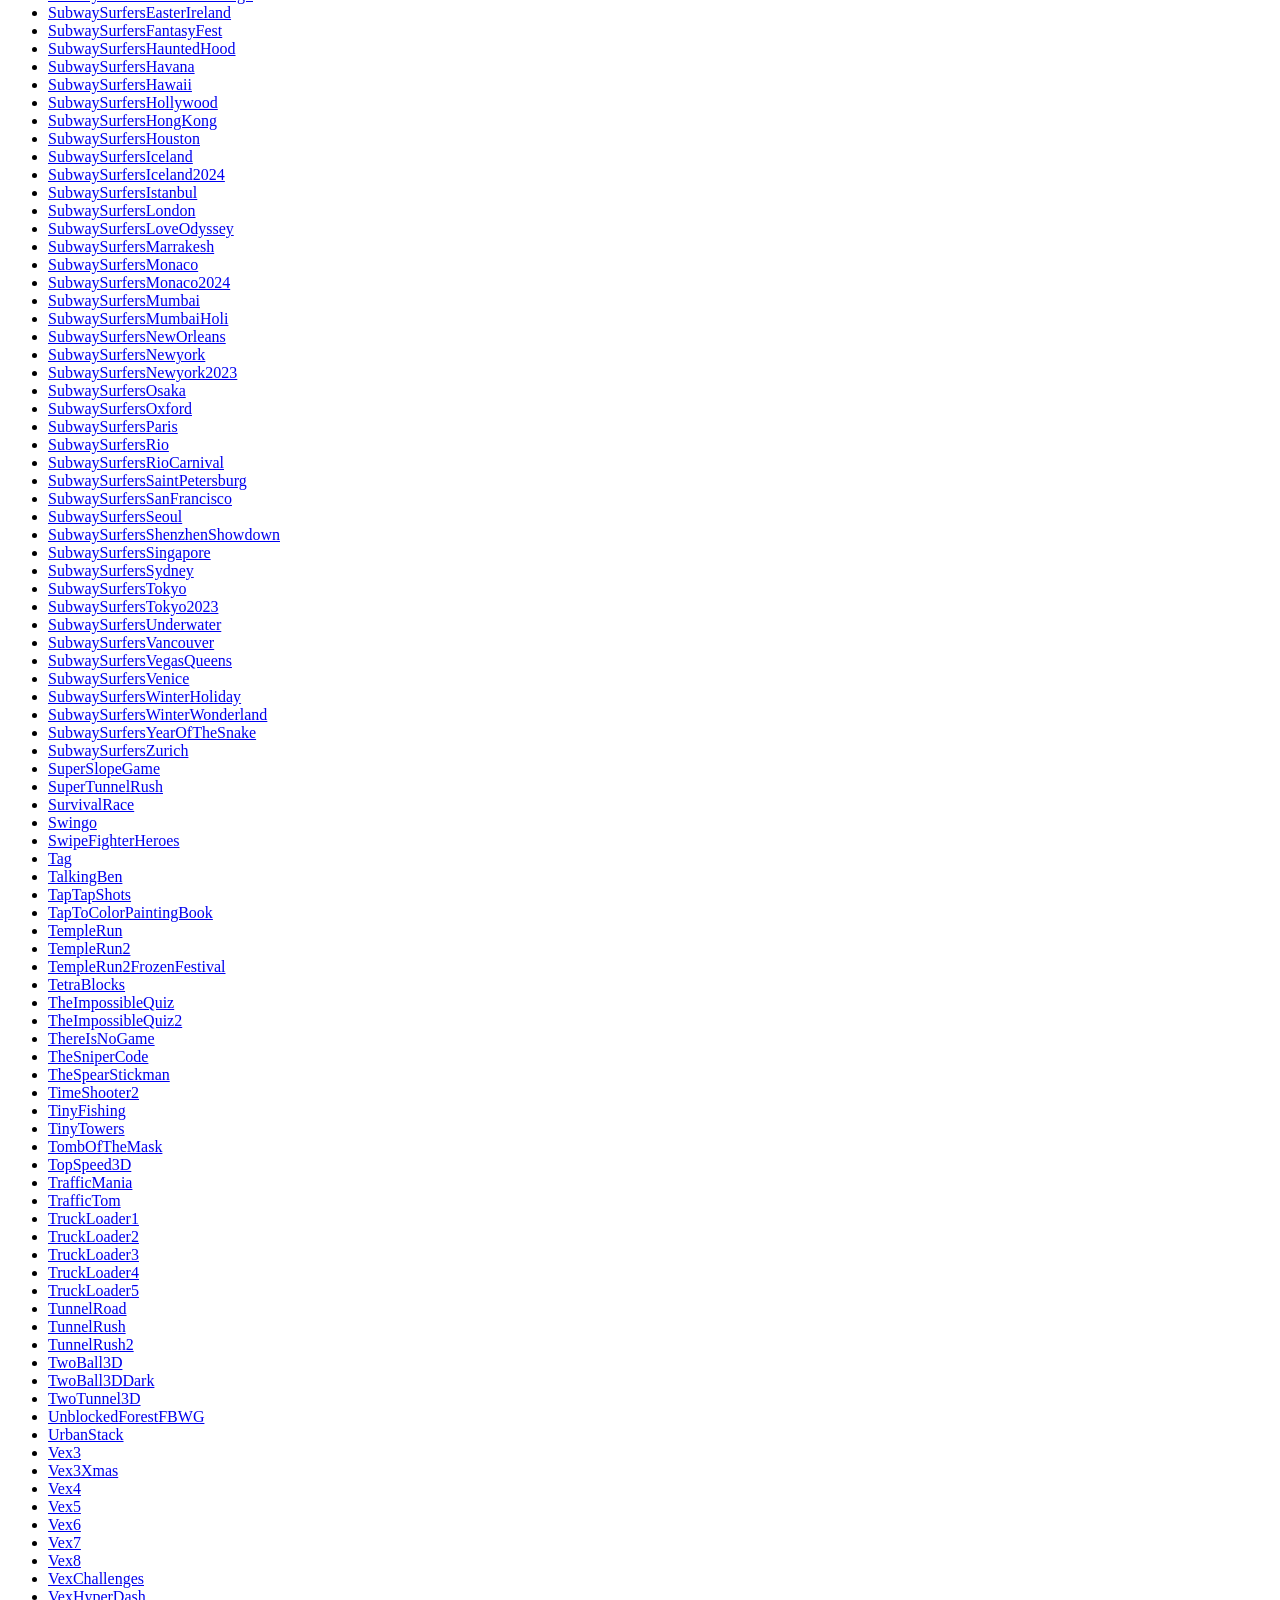
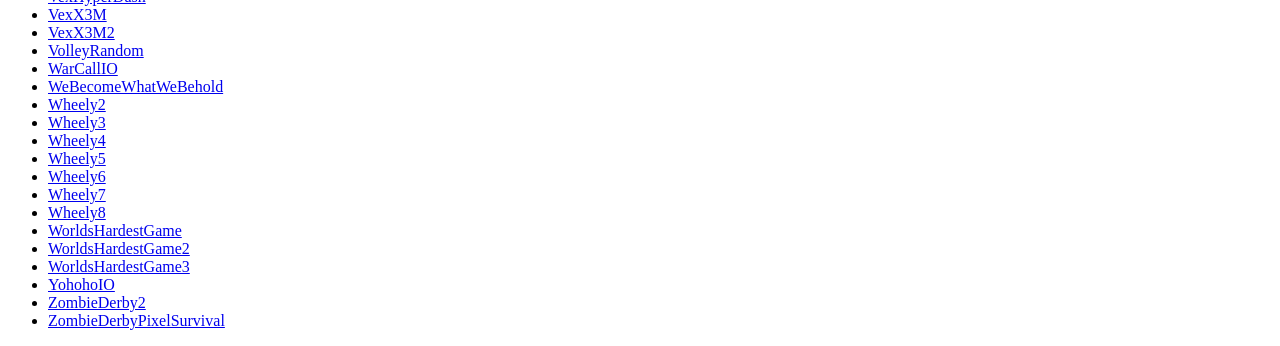
==== commit 0f2e80af: "zwhh" ====
--- a/index.html
+++ b/index.html
@@ -1 +1 @@
-<!doctypehtml><title>ubg7</title><ul></ul><script>["2048","3DCarSimulator","3DMotoSimulator","AdventureDrivers","Agepoyo","AmongUs","AngryGranRun","ArcherMaster3DCastleDefense","Atirano","AwesomeTanks","AwesomeTanks2","BadIceCream1","BadIceCream2","BadIceCream3","BaldisBasics","BasketAndBall","BasketballBros","BasketballFrvr","BasketballLegends","BasketballStars","BasketRandom","BCubed","BeautySalon","BitLife","BlockKUZUSAZU","BlockThePig","Bloxorz","BlumgiBall","BlumgiBloom","BlumgiCastle","BlumgiDragon","BlumgiMerge","BlumgiPaintball","BlumgiRacers","BlumgiRocket","BlumgiSlime","BlumgiSoccer","BobTheRobber1","BobTheRobber2","BobTheRobber3","BobTheRobber4","BobTheRobber4Season2","BobTheRobber4Season3","BobTheRobber5","BombIt7","BottleFlip2","BottleFlip3D","Boxrob","Boxrob2","Boxrob3","Bubbles","Bubbles2","BubbleShooter","BuildnowGG","BulletBros","bulletdog","BurninRubber5XS","butidan","CandyJump","CapybaraClicker","CapybaraClicker2","CarEatsCarSeaAdventure","CarRush","cat-marioo","CatClickerRE","Catpad","CatPizza","Chess","ChiikawaPuzzle","CityRider","ClusterRush","ColorRoad","CookieClicker","CookingTile","corogarinu","CrazyCars","CrossyRoad","CurveBall3D","DenNin","DinoBros","DoodleJump","DoubleCheese","DrawToSmashLogicPuzzle","DriftBoss","DriftDudes","DriftHunters","DriveMad","DuckLife1","DuckLife2","DuckLife3","DuckLife4","DuckLifeBattle","DuoVikings","Eaglercraft","EagleRide","EggyCar","Elasticman","EndlessTruck","EscapingThePrison","FactoryBalls","FactoryBalls2","FactoryBalls3","FactoryBallsForever","FillTheBattery","Findi","FireboyAndWatergirl1","FireboyAndWatergirl2","FireboyAndWatergirl3","FireboyAndWatergirl4","FireboyAndWatergirl5","FireboyAndWatergirl6","FishEatFish","FNFBenDrowned2","FNFBSides","FNFButBad","FNFGolf","FNFHD","FNFHenry","FNFHolo","FNFIndieCross","FNFKk","FNFMidnight","FNFNeo","FNFPicosSchool","FNFSquidGame","FNFTheDateWeek","FNFTheTrickyMod","FNFVsAccelerantHank","FNFVsAgoti","FNFVsAnnie","FNFVsBobAndBosip","FNFVsBobWeek","FNFVsCassandra","FNFVsChara","FNFVsDaveAndBambi","FNFVsEteled","FNFVsFlippy","FNFVsFNaF","FNFVsGarcello","FNFVsHex","FNFVsHuggyWuggy","FNFVsImpostor","FNFVsKapi","FNFVsMatt","FNFVsMiku","FNFVsMonika","FNFVsQT","FNFVsSelever","FNFVsShaggy","FNFVsSketchyRemastered","FNFVsSky","FNFVsSonicExe","FNFVsSuicideMouse","FNFVsSundayRemastered","FNFVsTabi","FNFVsTrollge","FNFVsWhitty","FNFVsZardy","FootballBros","FootballLegends","FootChinko","Fortnite","FridayNightFunkin","FunnyThroatSurgery","GeometryDash","GeometryDashLite","GetawayShootout","GoKartGoUltra","GoodbyeSankaku","Grindcraft","GSwitch3","GuessTheKitty","GunMayhem","GunMayhem2","GunMayhemRedux","Hanahoziri","Hangman","HeadSoccer2023","HellTile","hetobioji","HexanautIO","HillClimbRacingLite","hokorabowling","HoleIO","HouseOfHazards","IcyPurpleHead2","IcyPurpleHead3","IcyPurpleHeadSuperslide","IdleBreakout","IdleMiner","IdleMiningEmpire","IdleStartupTycoon","INBEEEEDA","InfiltratingTheAirship","InfinityLoop","IronSnout","IronSnout2","JellyCarWorlds","JellyTruck","JohnnyRevenge","JohnnyUpgrade","JoushiSuberi","jumperTAKEDA","JumpingShell","JumpOnly","JustFallLOL","jwn2019","Kairis","katuokiru","KiwiClicker","KiziKart","LearnToFly","LearnToFly2","LevelDevil","LinesToFill","Longcat","MadalinStuntCars2","MadalinStuntCars3","Magikmon","MarioKart64","MatakiteShikaku","MCSteveHookAdv","MergeCakes","MergeRot","milkniki","MinecraftOnline","MiniBattles","Mojiutu","MonkeyMart","MonsterTracks","MoonNighteasy","MotoX3M","MotoX3M2","MotoX3M3","MotoX3MPoolParty","MotoX3MSpookyLand","MotoX3MWinter","MrBulletC2","MrBulletPoki","MSJewel","MugenRun","Murder","MutekiWaterMan","NoobArcher","NoobDrive","NoobHook","NoobMiner","NoobVs1000Zombies","NovaClicker","OffroaderV5","OneShot","OvO","PaintStrike","PapasPizzeria","PaperMC","ParkingFury","ParkingFury2","ParkingFury3","Parkour","ParkourRace","PenaltyKicks","PingPongGo","PixlGun3D2.9","Plonky","PokemonAshGray","PokemonEclatPourpre","PokemonEmerald","PokemonFirered","PokemonLeafgreen","PokemonMDRed","PokemonPCTraining","PokemonRubis","PokemonSaphir","PokemonXY","PolicePursuit2","PoorBunny","Pou","Prankster3D","RaftWars","RaftWars2","RainbowStacker","RaionBokki","ReboundKing","RetroBowl","RetroBowlCollege","ReturnMan2","RiddleSchool","RiddleSchool2","RiddleSchool3","RiddleSchool4","RiddleSchool5","RiddleTransfer","RiddleTransfer2","RollyVortex","RooftopSnipers","Run3","RunningFred","SheepNSheep","SkiingFred","SlimeJourney","Slope","Slope3","SlopeBall","SlopeCity","SlopeRacing3D","SlopeTunnel","Snake","SniperCode2","SnowRider3D","SoccerSkillsChampionsLeague","SoccerSkillsEuroCup","SoccerSkillsWorldCup","Sprunki","StackBounce","stayhome","StickDefenders","StickFighter","StickmanArchheroFight","StickmanBike","StickmanFighterEpicBattle","StickmanFighterEpicBattle2","StickmanFighterMegaBrawl","StickmanHook","StickmanHookHalloween","StickmanHookPro","StickmanParkour","StickmanParkour2LuckyBlock","StickmanParkour3","StickmanSchoolRun","StickmanShooter","StickMerge","StickMerge2","SubwaySurfers","SubwaySurfersAlohaHawaii","SubwaySurfersAtlanta","SubwaySurfersBali","SubwaySurfersBarcelona","SubwaySurfersBeijing","SubwaySurfersBerlin","SubwaySurfersBuenosAires","SubwaySurfersBuenosAires2023","SubwaySurfersChicago","SubwaySurfersCopenhagen","SubwaySurfersEasterEdinburgh","SubwaySurfersEasterIreland","SubwaySurfersFantasyFest","SubwaySurfersHauntedHood","SubwaySurfersHavana","SubwaySurfersHawaii","SubwaySurfersHollywood","SubwaySurfersHongKong","SubwaySurfersHouston","SubwaySurfersIceland","SubwaySurfersIceland2024","SubwaySurfersIstanbul","SubwaySurfersLondon","SubwaySurfersLoveOdyssey","SubwaySurfersMarrakesh","SubwaySurfersMonaco","SubwaySurfersMonaco2024","SubwaySurfersMumbai","SubwaySurfersMumbaiHoli","SubwaySurfersNewOrleans","SubwaySurfersNewyork","SubwaySurfersNewyork2023","SubwaySurfersOsaka","SubwaySurfersOxford","SubwaySurfersParis","SubwaySurfersRio","SubwaySurfersRioCarnival","SubwaySurfersSaintPetersburg","SubwaySurfersSanFrancisco","SubwaySurfersSeoul","SubwaySurfersShenzhenShowdown","SubwaySurfersSingapore","SubwaySurfersSydney","SubwaySurfersTokyo","SubwaySurfersTokyo2023","SubwaySurfersUnderwater","SubwaySurfersVancouver","SubwaySurfersVegasQueens","SubwaySurfersVenice","SubwaySurfersWinterHoliday","SubwaySurfersWinterWonderland","SubwaySurfersYearOfTheSnake","SubwaySurfersZurich","SuperSlopeGame","SuperTunnelRush","SurvivalRace","Swingo","SwipeFighterHeroes","tadataka","Tag","TalkingBen","tansuegg","TapTapShots","TapToColorPaintingBook","TempleRun","TempleRun2","TempleRun2FrozenFestival","Teraikimi","TetraBlocks","TetrisFactoryR","TheImpossibleQuiz","TheImpossibleQuiz2","ThereIsNoGame","TheSniperCode","TheSpearStickman","Tile","TimeShooter2","TinyFishing","TinyTowers","TombOfTheMask","TopSpeed3D","TrafficMania","TrafficTom","TruckLoader1","TruckLoader2","TruckLoader3","TruckLoader4","TruckLoader5","tukurinu","TunnelRoad","TunnelRush","TunnelRush2","TwoBall3D","TwoBall3DDark","TwoTunnel3D","UnblockedForestFBWG","upline","UrbanStack","Vex3","Vex3Xmas","Vex4","Vex5","Vex6","Vex7","Vex8","VexChallenges","VexHyperDash","VexX3M","VexX3M2","VolleyRandom","WarCallIO","WeBecomeWhatWeBehold","Wheely2","Wheely3","Wheely4","Wheely5","Wheely6","Wheely7","Wheely8","WorldsHardestGame","WorldsHardestGame2","WorldsHardestGame3","Yariman","YohohoIO","ZombieDerby2","ZombieDerbyPixelSurvival"].forEach(e=>document.querySelector("ul").innerHTML+=`<li><a href=${e}>${e}</a>`)</script>
+<!doctypehtml><title>ubg7RM</title><ul></ul><script>["2048","3DCarSimulator","3DMotoSimulator","AdventureDrivers","AmongUs","AngryGranRun","ArcherMaster3DCastleDefense","AwesomeTanks","AwesomeTanks2","BadIceCream1","BadIceCream2","BadIceCream3","BaldisBasics","BasketAndBall","BasketballBros","BasketballFrvr","BasketballLegends","BasketballStars","BasketRandom","BCubed","BeautySalon","BitLife","BlockThePig","Bloxorz","BlumgiBall","BlumgiBloom","BlumgiCastle","BlumgiDragon","BlumgiMerge","BlumgiPaintball","BlumgiRacers","BlumgiRocket","BlumgiSlime","BlumgiSoccer","BobTheRobber1","BobTheRobber2","BobTheRobber3","BobTheRobber4","BobTheRobber4Season2","BobTheRobber4Season3","BobTheRobber5","BombIt7","BottleFlip2","BottleFlip3D","Boxrob","Boxrob2","Boxrob3","Bubbles","Bubbles2","BubbleShooter","BuildnowGG","BulletBros","BurninRubber5XS","CandyJump","CapybaraClicker","CapybaraClicker2","CarEatsCarSeaAdventure","CarRush","cat-marioo","CatClickerRE","Catpad","CatPizza","Chess","ChiikawaPuzzle","CityRider","ClusterRush","ColorRoad","CookieClicker","CookingTile","CrazyCars","CrossyRoad","CurveBall3D","DinoBros","DoodleJump","DrawToSmashLogicPuzzle","DriftBoss","DriftDudes","DriftHunters","DriveMad","DuckLife1","DuckLife2","DuckLife3","DuckLife4","DuckLifeBattle","DuoVikings","Eaglercraft","EagleRide","EggyCar","Elasticman","EndlessTruck","EscapingThePrison","FactoryBalls","FactoryBalls2","FactoryBalls3","FactoryBallsForever","FillTheBattery","FireboyAndWatergirl1","FireboyAndWatergirl2","FireboyAndWatergirl3","FireboyAndWatergirl4","FireboyAndWatergirl5","FireboyAndWatergirl6","FishEatFish","FootballBros","FootballLegends","FootChinko","Fortnite","FunnyThroatSurgery","GeometryDash","GeometryDashLite","GetawayShootout","GoKartGoUltra","Grindcraft","GSwitch3","GuessTheKitty","GunMayhem","GunMayhem2","GunMayhemRedux","Hangman","HeadSoccer2023","HellTile","HexanautIO","HillClimbRacingLite","HoleIO","HouseOfHazards","IcyPurpleHead2","IcyPurpleHead3","IcyPurpleHeadSuperslide","IdleBreakout","IdleMiner","IdleMiningEmpire","IdleStartupTycoon","InfiltratingTheAirship","InfinityLoop","IronSnout","IronSnout2","JellyCarWorlds","JellyTruck","JohnnyRevenge","JohnnyUpgrade","JumpingShell","JumpOnly","JustFallLOL","KiwiClicker","KiziKart","LearnToFly","LearnToFly2","LevelDevil","LinesToFill","Longcat","MadalinStuntCars2","MadalinStuntCars3","Magikmon","MarioKart64","MCSteveHookAdv","MergeCakes","MergeRot","MinecraftOnline","MiniBattles","MonkeyMart","MonsterTracks","MotoX3M","MotoX3M2","MotoX3M3","MotoX3MPoolParty","MotoX3MSpookyLand","MotoX3MWinter","MrBulletC2","MrBulletPoki","MSJewel","Murder","NoobArcher","NoobDrive","NoobHook","NoobMiner","NoobVs1000Zombies","NovaClicker","OffroaderV5","OvO","PaintStrike","PapasPizzeria","PaperMC","ParkingFury","ParkingFury2","ParkingFury3","ParkourRace","PenaltyKicks","PingPongGo","PixlGun3D2.9","Plonky","PokemonAshGray","PokemonEclatPourpre","PokemonEmerald","PokemonFirered","PokemonLeafgreen","PokemonMDRed","PokemonRubis","PokemonSaphir","PokemonXY","PolicePursuit2","PoorBunny","Pou","Prankster3D","RaftWars","RaftWars2","RainbowStacker","RetroBowl","RetroBowlCollege","ReturnMan2","RiddleSchool","RiddleSchool2","RiddleSchool3","RiddleSchool4","RiddleSchool5","RiddleTransfer","RiddleTransfer2","RollyVortex","RooftopSnipers","Run3","RunningFred","SheepNSheep","SkiingFred","SlimeJourney","Slope","Slope3","SlopeBall","SlopeCity","SlopeRacing3D","SlopeTunnel","Snake","SniperCode2","SnowRider3D","SoccerSkillsChampionsLeague","SoccerSkillsEuroCup","SoccerSkillsWorldCup","Sprunki","StackBounce","StickDefenders","StickFighter","StickmanArchheroFight","StickmanBike","StickmanFighterEpicBattle","StickmanFighterEpicBattle2","StickmanFighterMegaBrawl","StickmanHook","StickmanHookHalloween","StickmanHookPro","StickmanParkour","StickmanParkour2LuckyBlock","StickmanParkour3","StickmanSchoolRun","StickmanShooter","StickMerge","StickMerge2","SubwaySurfers","SubwaySurfersAlohaHawaii","SubwaySurfersAtlanta","SubwaySurfersBali","SubwaySurfersBarcelona","SubwaySurfersBeijing","SubwaySurfersBerlin","SubwaySurfersBuenosAires","SubwaySurfersBuenosAires2023","SubwaySurfersChicago","SubwaySurfersCopenhagen","SubwaySurfersEasterEdinburgh","SubwaySurfersEasterIreland","SubwaySurfersFantasyFest","SubwaySurfersHauntedHood","SubwaySurfersHavana","SubwaySurfersHawaii","SubwaySurfersHollywood","SubwaySurfersHongKong","SubwaySurfersHouston","SubwaySurfersIceland","SubwaySurfersIceland2024","SubwaySurfersIstanbul","SubwaySurfersLondon","SubwaySurfersLoveOdyssey","SubwaySurfersMarrakesh","SubwaySurfersMonaco","SubwaySurfersMonaco2024","SubwaySurfersMumbai","SubwaySurfersMumbaiHoli","SubwaySurfersNewOrleans","SubwaySurfersNewyork","SubwaySurfersNewyork2023","SubwaySurfersOsaka","SubwaySurfersOxford","SubwaySurfersParis","SubwaySurfersRio","SubwaySurfersRioCarnival","SubwaySurfersSaintPetersburg","SubwaySurfersSanFrancisco","SubwaySurfersSeoul","SubwaySurfersShenzhenShowdown","SubwaySurfersSingapore","SubwaySurfersSydney","SubwaySurfersTokyo","SubwaySurfersTokyo2023","SubwaySurfersUnderwater","SubwaySurfersVancouver","SubwaySurfersVegasQueens","SubwaySurfersVenice","SubwaySurfersWinterHoliday","SubwaySurfersWinterWonderland","SubwaySurfersYearOfTheSnake","SubwaySurfersZurich","SuperSlopeGame","SuperTunnelRush","SurvivalRace","Swingo","SwipeFighterHeroes","Tag","TalkingBen","TapTapShots","TapToColorPaintingBook","TempleRun","TempleRun2","TempleRun2FrozenFestival","TetraBlocks","TheImpossibleQuiz","TheImpossibleQuiz2","ThereIsNoGame","TheSniperCode","TheSpearStickman","TimeShooter2","TinyFishing","TinyTowers","TombOfTheMask","TopSpeed3D","TrafficMania","TrafficTom","TruckLoader1","TruckLoader2","TruckLoader3","TruckLoader4","TruckLoader5","TunnelRoad","TunnelRush","TunnelRush2","TwoBall3D","TwoBall3DDark","TwoTunnel3D","UnblockedForestFBWG","UrbanStack","Vex3","Vex3Xmas","Vex4","Vex5","Vex6","Vex7","Vex8","VexChallenges","VexHyperDash","VexX3M","VexX3M2","VolleyRandom","WarCallIO","WeBecomeWhatWeBehold","Wheely2","Wheely3","Wheely4","Wheely5","Wheely6","Wheely7","Wheely8","WorldsHardestGame","WorldsHardestGame2","WorldsHardestGame3","YohohoIO","ZombieDerby2","ZombieDerbyPixelSurvival"].forEach(e=>document.querySelector("ul").innerHTML+=`<li><a href=${e}>${e}</a>`)</script>
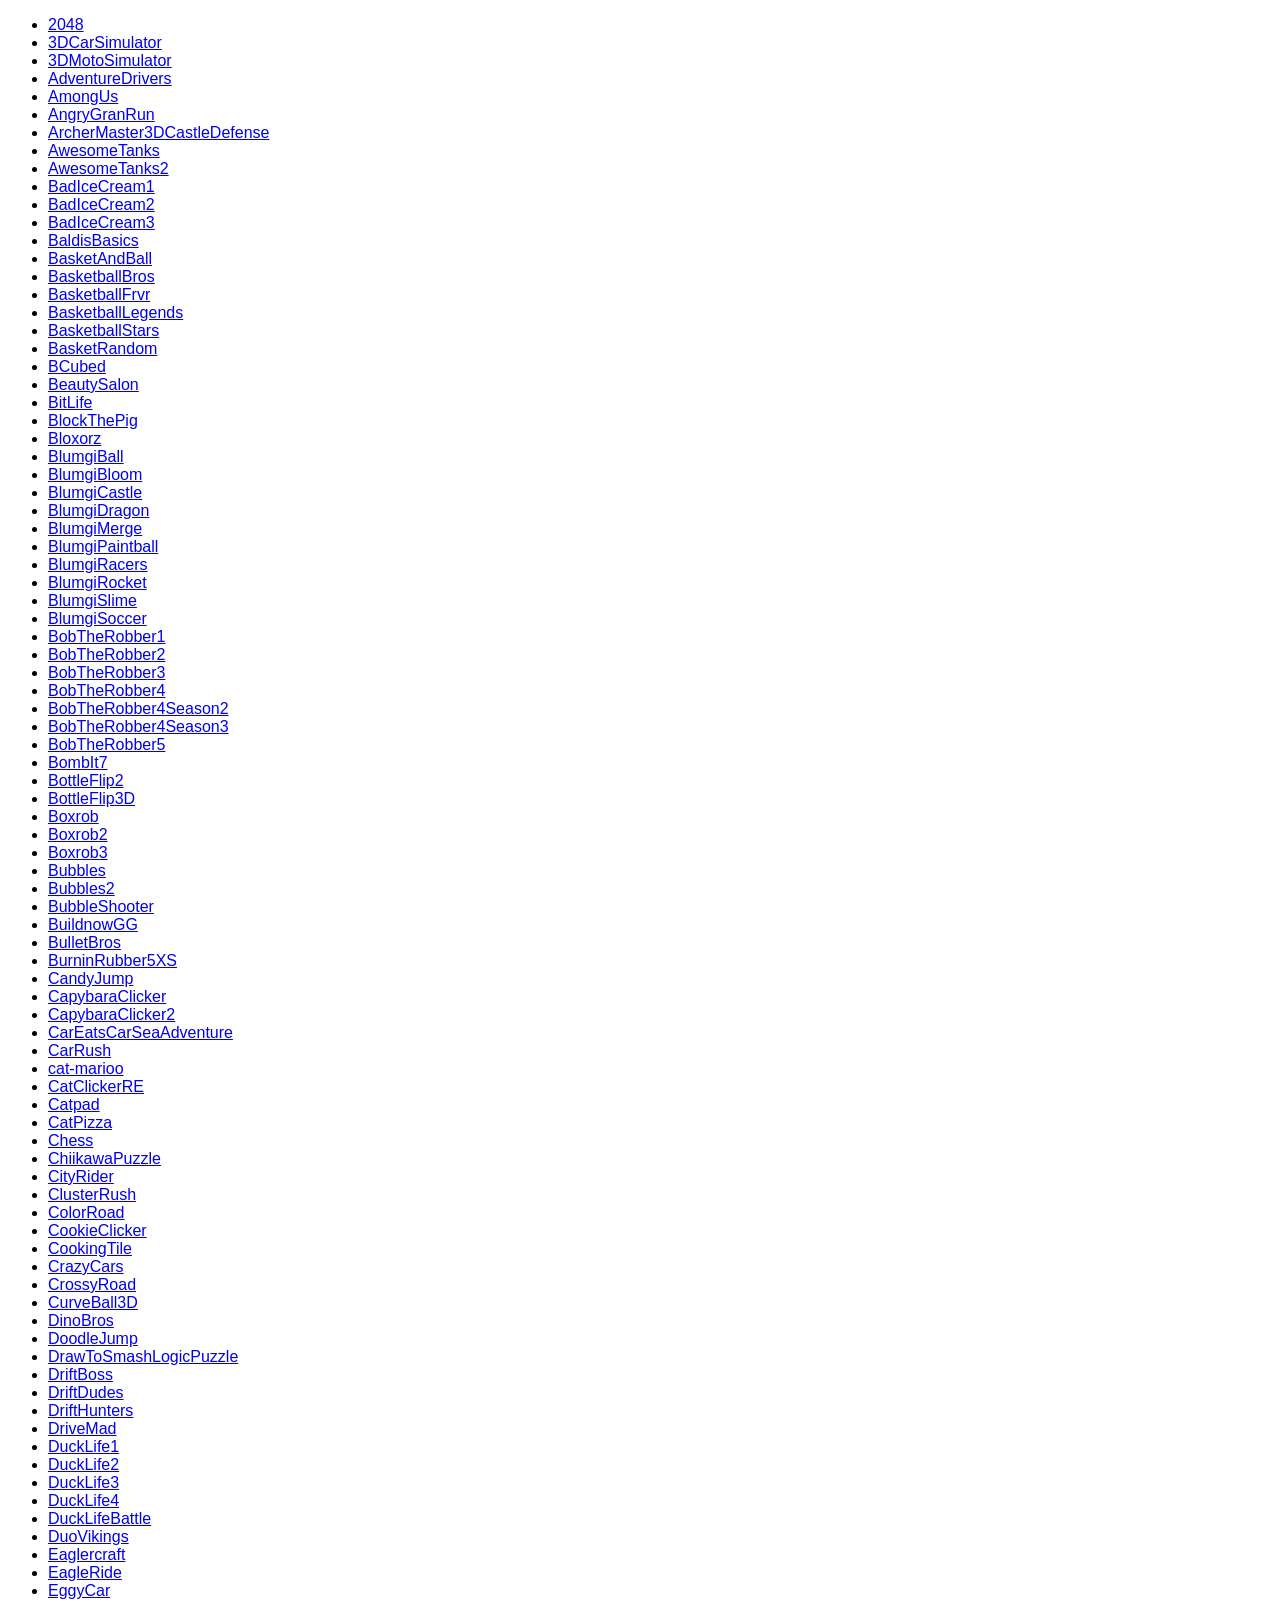
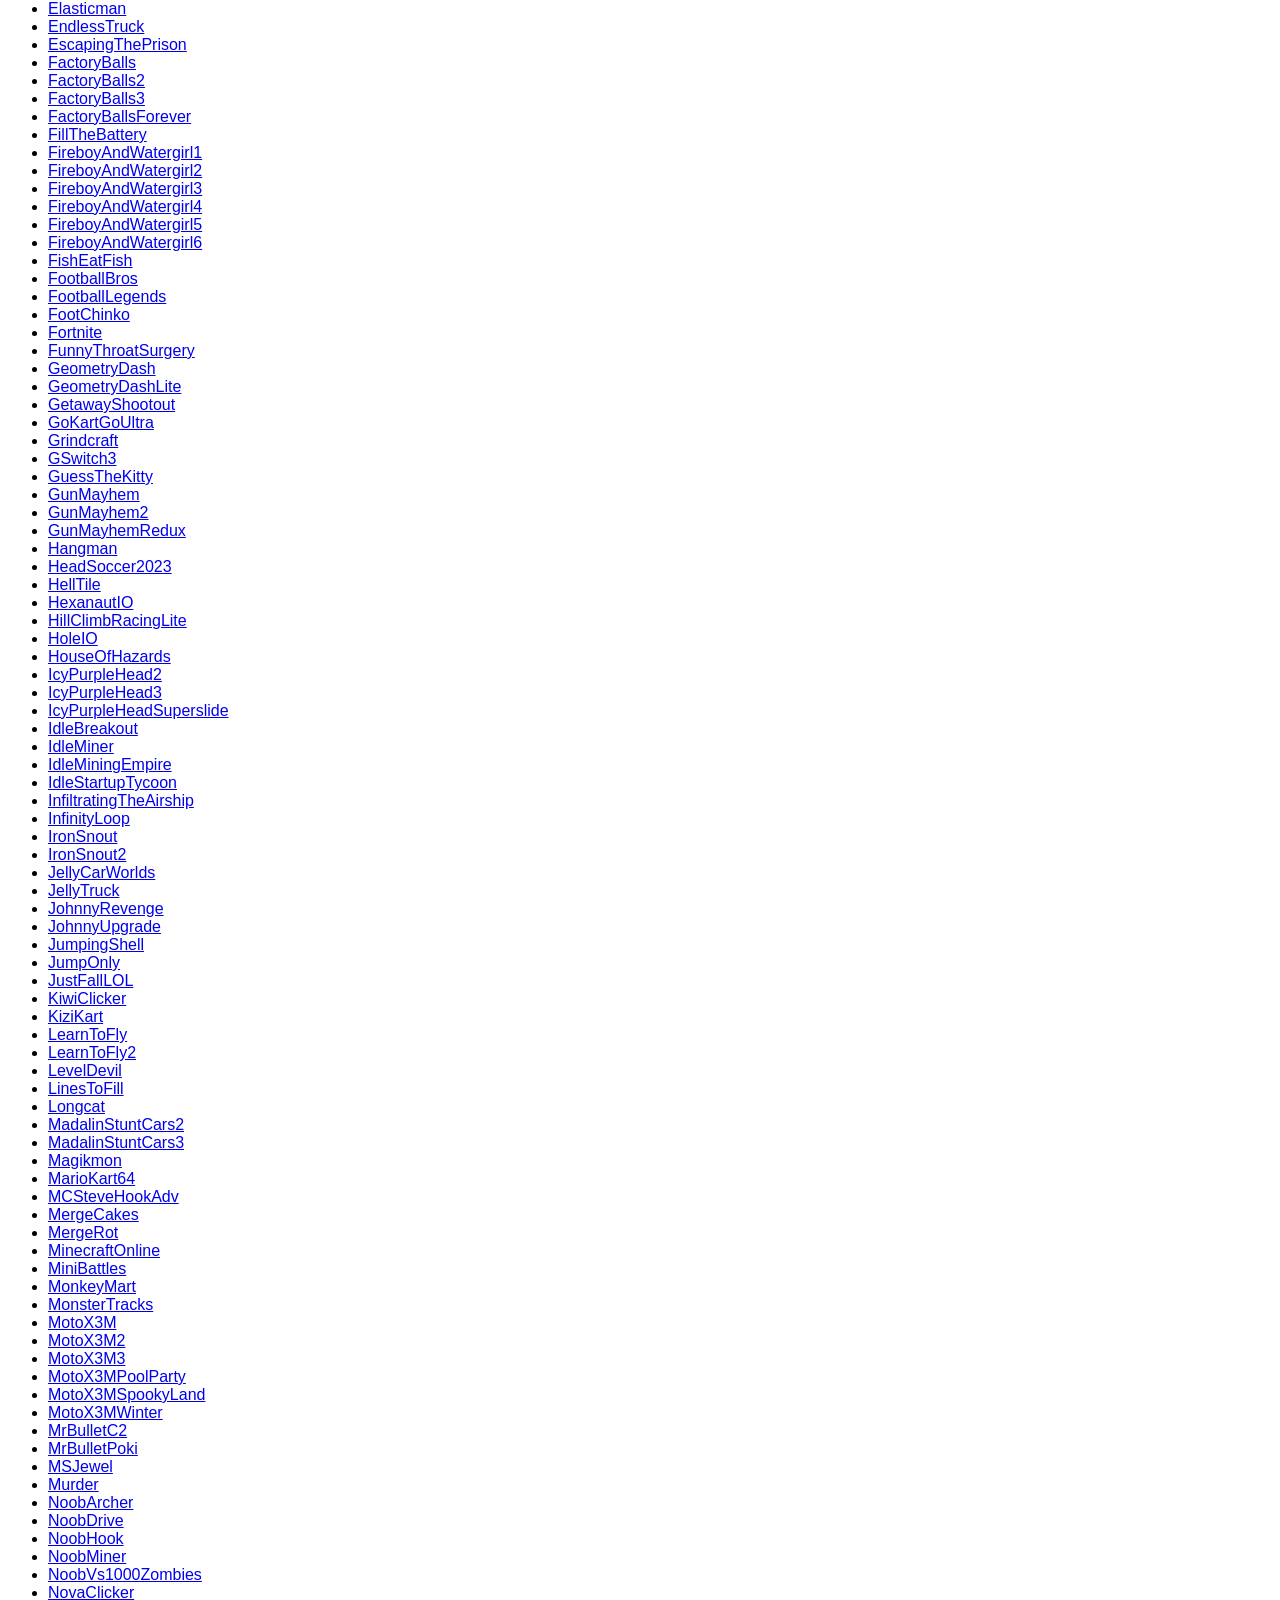
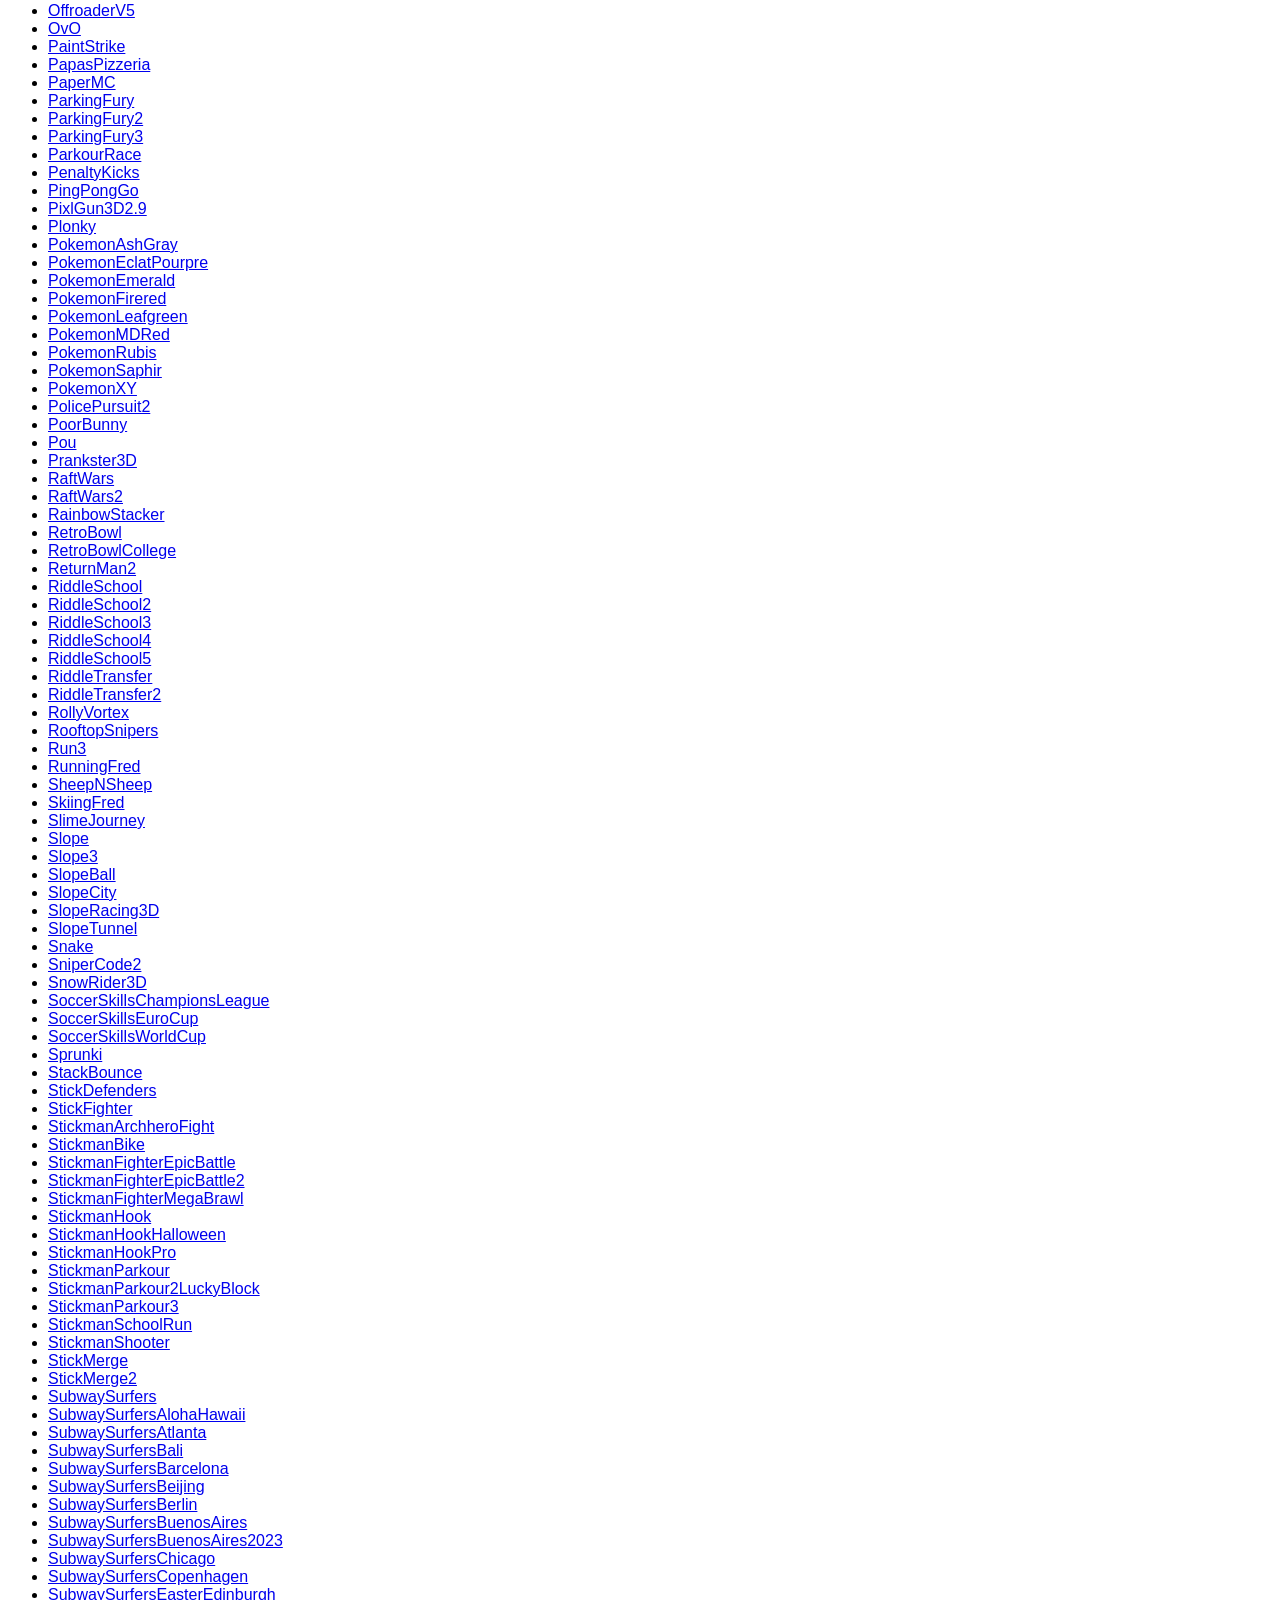
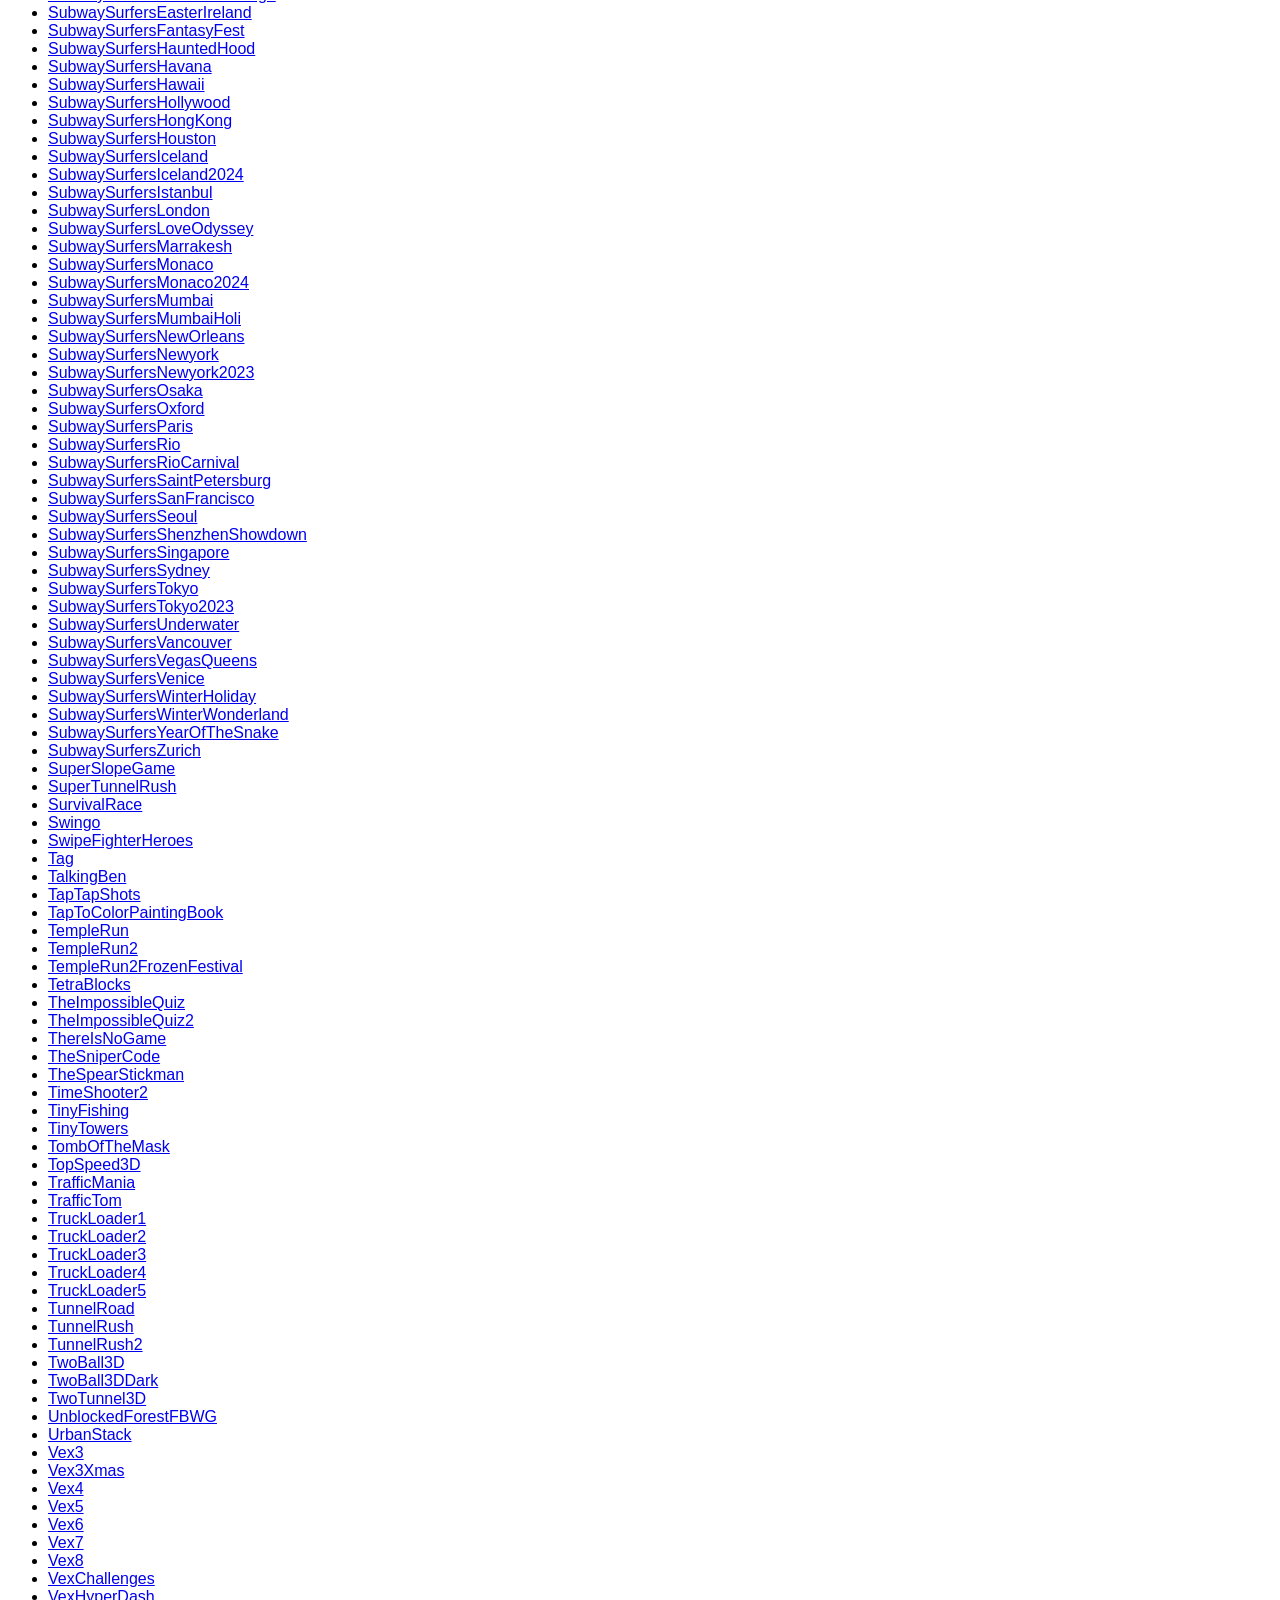
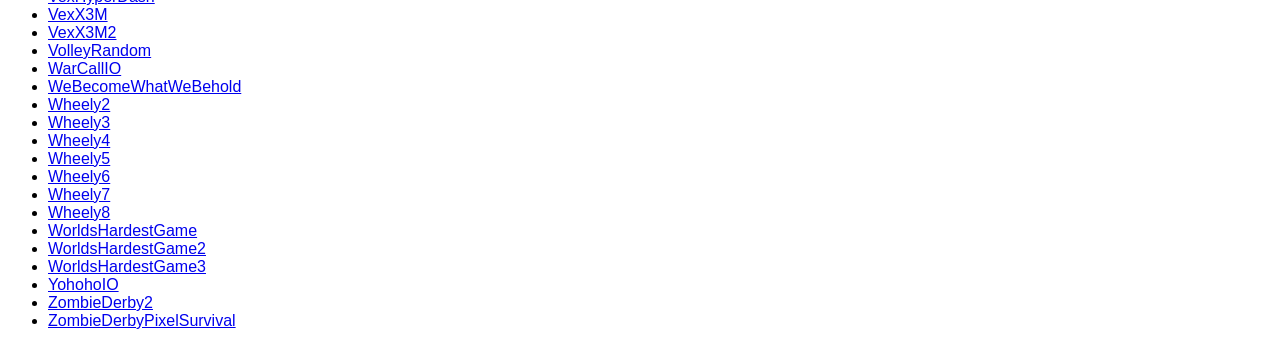
==== commit 27d0aabf: "no ahh font in ios" ====
--- a/index.html
+++ b/index.html
@@ -1 +1 @@
-<!doctypehtml><title>ubg7RM</title><ul></ul><script>["2048","3DCarSimulator","3DMotoSimulator","AdventureDrivers","AmongUs","AngryGranRun","ArcherMaster3DCastleDefense","AwesomeTanks","AwesomeTanks2","BadIceCream1","BadIceCream2","BadIceCream3","BaldisBasics","BasketAndBall","BasketballBros","BasketballFrvr","BasketballLegends","BasketballStars","BasketRandom","BCubed","BeautySalon","BitLife","BlockThePig","Bloxorz","BlumgiBall","BlumgiBloom","BlumgiCastle","BlumgiDragon","BlumgiMerge","BlumgiPaintball","BlumgiRacers","BlumgiRocket","BlumgiSlime","BlumgiSoccer","BobTheRobber1","BobTheRobber2","BobTheRobber3","BobTheRobber4","BobTheRobber4Season2","BobTheRobber4Season3","BobTheRobber5","BombIt7","BottleFlip2","BottleFlip3D","Boxrob","Boxrob2","Boxrob3","Bubbles","Bubbles2","BubbleShooter","BuildnowGG","BulletBros","BurninRubber5XS","CandyJump","CapybaraClicker","CapybaraClicker2","CarEatsCarSeaAdventure","CarRush","cat-marioo","CatClickerRE","Catpad","CatPizza","Chess","ChiikawaPuzzle","CityRider","ClusterRush","ColorRoad","CookieClicker","CookingTile","CrazyCars","CrossyRoad","CurveBall3D","DinoBros","DoodleJump","DrawToSmashLogicPuzzle","DriftBoss","DriftDudes","DriftHunters","DriveMad","DuckLife1","DuckLife2","DuckLife3","DuckLife4","DuckLifeBattle","DuoVikings","Eaglercraft","EagleRide","EggyCar","Elasticman","EndlessTruck","EscapingThePrison","FactoryBalls","FactoryBalls2","FactoryBalls3","FactoryBallsForever","FillTheBattery","FireboyAndWatergirl1","FireboyAndWatergirl2","FireboyAndWatergirl3","FireboyAndWatergirl4","FireboyAndWatergirl5","FireboyAndWatergirl6","FishEatFish","FootballBros","FootballLegends","FootChinko","Fortnite","FunnyThroatSurgery","GeometryDash","GeometryDashLite","GetawayShootout","GoKartGoUltra","Grindcraft","GSwitch3","GuessTheKitty","GunMayhem","GunMayhem2","GunMayhemRedux","Hangman","HeadSoccer2023","HellTile","HexanautIO","HillClimbRacingLite","HoleIO","HouseOfHazards","IcyPurpleHead2","IcyPurpleHead3","IcyPurpleHeadSuperslide","IdleBreakout","IdleMiner","IdleMiningEmpire","IdleStartupTycoon","InfiltratingTheAirship","InfinityLoop","IronSnout","IronSnout2","JellyCarWorlds","JellyTruck","JohnnyRevenge","JohnnyUpgrade","JumpingShell","JumpOnly","JustFallLOL","KiwiClicker","KiziKart","LearnToFly","LearnToFly2","LevelDevil","LinesToFill","Longcat","MadalinStuntCars2","MadalinStuntCars3","Magikmon","MarioKart64","MCSteveHookAdv","MergeCakes","MergeRot","MinecraftOnline","MiniBattles","MonkeyMart","MonsterTracks","MotoX3M","MotoX3M2","MotoX3M3","MotoX3MPoolParty","MotoX3MSpookyLand","MotoX3MWinter","MrBulletC2","MrBulletPoki","MSJewel","Murder","NoobArcher","NoobDrive","NoobHook","NoobMiner","NoobVs1000Zombies","NovaClicker","OffroaderV5","OvO","PaintStrike","PapasPizzeria","PaperMC","ParkingFury","ParkingFury2","ParkingFury3","ParkourRace","PenaltyKicks","PingPongGo","PixlGun3D2.9","Plonky","PokemonAshGray","PokemonEclatPourpre","PokemonEmerald","PokemonFirered","PokemonLeafgreen","PokemonMDRed","PokemonRubis","PokemonSaphir","PokemonXY","PolicePursuit2","PoorBunny","Pou","Prankster3D","RaftWars","RaftWars2","RainbowStacker","RetroBowl","RetroBowlCollege","ReturnMan2","RiddleSchool","RiddleSchool2","RiddleSchool3","RiddleSchool4","RiddleSchool5","RiddleTransfer","RiddleTransfer2","RollyVortex","RooftopSnipers","Run3","RunningFred","SheepNSheep","SkiingFred","SlimeJourney","Slope","Slope3","SlopeBall","SlopeCity","SlopeRacing3D","SlopeTunnel","Snake","SniperCode2","SnowRider3D","SoccerSkillsChampionsLeague","SoccerSkillsEuroCup","SoccerSkillsWorldCup","Sprunki","StackBounce","StickDefenders","StickFighter","StickmanArchheroFight","StickmanBike","StickmanFighterEpicBattle","StickmanFighterEpicBattle2","StickmanFighterMegaBrawl","StickmanHook","StickmanHookHalloween","StickmanHookPro","StickmanParkour","StickmanParkour2LuckyBlock","StickmanParkour3","StickmanSchoolRun","StickmanShooter","StickMerge","StickMerge2","SubwaySurfers","SubwaySurfersAlohaHawaii","SubwaySurfersAtlanta","SubwaySurfersBali","SubwaySurfersBarcelona","SubwaySurfersBeijing","SubwaySurfersBerlin","SubwaySurfersBuenosAires","SubwaySurfersBuenosAires2023","SubwaySurfersChicago","SubwaySurfersCopenhagen","SubwaySurfersEasterEdinburgh","SubwaySurfersEasterIreland","SubwaySurfersFantasyFest","SubwaySurfersHauntedHood","SubwaySurfersHavana","SubwaySurfersHawaii","SubwaySurfersHollywood","SubwaySurfersHongKong","SubwaySurfersHouston","SubwaySurfersIceland","SubwaySurfersIceland2024","SubwaySurfersIstanbul","SubwaySurfersLondon","SubwaySurfersLoveOdyssey","SubwaySurfersMarrakesh","SubwaySurfersMonaco","SubwaySurfersMonaco2024","SubwaySurfersMumbai","SubwaySurfersMumbaiHoli","SubwaySurfersNewOrleans","SubwaySurfersNewyork","SubwaySurfersNewyork2023","SubwaySurfersOsaka","SubwaySurfersOxford","SubwaySurfersParis","SubwaySurfersRio","SubwaySurfersRioCarnival","SubwaySurfersSaintPetersburg","SubwaySurfersSanFrancisco","SubwaySurfersSeoul","SubwaySurfersShenzhenShowdown","SubwaySurfersSingapore","SubwaySurfersSydney","SubwaySurfersTokyo","SubwaySurfersTokyo2023","SubwaySurfersUnderwater","SubwaySurfersVancouver","SubwaySurfersVegasQueens","SubwaySurfersVenice","SubwaySurfersWinterHoliday","SubwaySurfersWinterWonderland","SubwaySurfersYearOfTheSnake","SubwaySurfersZurich","SuperSlopeGame","SuperTunnelRush","SurvivalRace","Swingo","SwipeFighterHeroes","Tag","TalkingBen","TapTapShots","TapToColorPaintingBook","TempleRun","TempleRun2","TempleRun2FrozenFestival","TetraBlocks","TheImpossibleQuiz","TheImpossibleQuiz2","ThereIsNoGame","TheSniperCode","TheSpearStickman","TimeShooter2","TinyFishing","TinyTowers","TombOfTheMask","TopSpeed3D","TrafficMania","TrafficTom","TruckLoader1","TruckLoader2","TruckLoader3","TruckLoader4","TruckLoader5","TunnelRoad","TunnelRush","TunnelRush2","TwoBall3D","TwoBall3DDark","TwoTunnel3D","UnblockedForestFBWG","UrbanStack","Vex3","Vex3Xmas","Vex4","Vex5","Vex6","Vex7","Vex8","VexChallenges","VexHyperDash","VexX3M","VexX3M2","VolleyRandom","WarCallIO","WeBecomeWhatWeBehold","Wheely2","Wheely3","Wheely4","Wheely5","Wheely6","Wheely7","Wheely8","WorldsHardestGame","WorldsHardestGame2","WorldsHardestGame3","YohohoIO","ZombieDerby2","ZombieDerbyPixelSurvival"].forEach(e=>document.querySelector("ul").innerHTML+=`<li><a href=${e}>${e}</a>`)</script>
+<!doctypehtml><title>ubg7RM</title><ul style=font-family:sans-serif></ul><script>["2048","3DCarSimulator","3DMotoSimulator","AdventureDrivers","AmongUs","AngryGranRun","ArcherMaster3DCastleDefense","AwesomeTanks","AwesomeTanks2","BadIceCream1","BadIceCream2","BadIceCream3","BaldisBasics","BasketAndBall","BasketballBros","BasketballFrvr","BasketballLegends","BasketballStars","BasketRandom","BCubed","BeautySalon","BitLife","BlockThePig","Bloxorz","BlumgiBall","BlumgiBloom","BlumgiCastle","BlumgiDragon","BlumgiMerge","BlumgiPaintball","BlumgiRacers","BlumgiRocket","BlumgiSlime","BlumgiSoccer","BobTheRobber1","BobTheRobber2","BobTheRobber3","BobTheRobber4","BobTheRobber4Season2","BobTheRobber4Season3","BobTheRobber5","BombIt7","BottleFlip2","BottleFlip3D","Boxrob","Boxrob2","Boxrob3","Bubbles","Bubbles2","BubbleShooter","BuildnowGG","BulletBros","BurninRubber5XS","CandyJump","CapybaraClicker","CapybaraClicker2","CarEatsCarSeaAdventure","CarRush","cat-marioo","CatClickerRE","Catpad","CatPizza","Chess","ChiikawaPuzzle","CityRider","ClusterRush","ColorRoad","CookieClicker","CookingTile","CrazyCars","CrossyRoad","CurveBall3D","DinoBros","DoodleJump","DrawToSmashLogicPuzzle","DriftBoss","DriftDudes","DriftHunters","DriveMad","DuckLife1","DuckLife2","DuckLife3","DuckLife4","DuckLifeBattle","DuoVikings","Eaglercraft","EagleRide","EggyCar","Elasticman","EndlessTruck","EscapingThePrison","FactoryBalls","FactoryBalls2","FactoryBalls3","FactoryBallsForever","FillTheBattery","FireboyAndWatergirl1","FireboyAndWatergirl2","FireboyAndWatergirl3","FireboyAndWatergirl4","FireboyAndWatergirl5","FireboyAndWatergirl6","FishEatFish","FootballBros","FootballLegends","FootChinko","Fortnite","FunnyThroatSurgery","GeometryDash","GeometryDashLite","GetawayShootout","GoKartGoUltra","Grindcraft","GSwitch3","GuessTheKitty","GunMayhem","GunMayhem2","GunMayhemRedux","Hangman","HeadSoccer2023","HellTile","HexanautIO","HillClimbRacingLite","HoleIO","HouseOfHazards","IcyPurpleHead2","IcyPurpleHead3","IcyPurpleHeadSuperslide","IdleBreakout","IdleMiner","IdleMiningEmpire","IdleStartupTycoon","InfiltratingTheAirship","InfinityLoop","IronSnout","IronSnout2","JellyCarWorlds","JellyTruck","JohnnyRevenge","JohnnyUpgrade","JumpingShell","JumpOnly","JustFallLOL","KiwiClicker","KiziKart","LearnToFly","LearnToFly2","LevelDevil","LinesToFill","Longcat","MadalinStuntCars2","MadalinStuntCars3","Magikmon","MarioKart64","MCSteveHookAdv","MergeCakes","MergeRot","MinecraftOnline","MiniBattles","MonkeyMart","MonsterTracks","MotoX3M","MotoX3M2","MotoX3M3","MotoX3MPoolParty","MotoX3MSpookyLand","MotoX3MWinter","MrBulletC2","MrBulletPoki","MSJewel","Murder","NoobArcher","NoobDrive","NoobHook","NoobMiner","NoobVs1000Zombies","NovaClicker","OffroaderV5","OvO","PaintStrike","PapasPizzeria","PaperMC","ParkingFury","ParkingFury2","ParkingFury3","ParkourRace","PenaltyKicks","PingPongGo","PixlGun3D2.9","Plonky","PokemonAshGray","PokemonEclatPourpre","PokemonEmerald","PokemonFirered","PokemonLeafgreen","PokemonMDRed","PokemonRubis","PokemonSaphir","PokemonXY","PolicePursuit2","PoorBunny","Pou","Prankster3D","RaftWars","RaftWars2","RainbowStacker","RetroBowl","RetroBowlCollege","ReturnMan2","RiddleSchool","RiddleSchool2","RiddleSchool3","RiddleSchool4","RiddleSchool5","RiddleTransfer","RiddleTransfer2","RollyVortex","RooftopSnipers","Run3","RunningFred","SheepNSheep","SkiingFred","SlimeJourney","Slope","Slope3","SlopeBall","SlopeCity","SlopeRacing3D","SlopeTunnel","Snake","SniperCode2","SnowRider3D","SoccerSkillsChampionsLeague","SoccerSkillsEuroCup","SoccerSkillsWorldCup","Sprunki","StackBounce","StickDefenders","StickFighter","StickmanArchheroFight","StickmanBike","StickmanFighterEpicBattle","StickmanFighterEpicBattle2","StickmanFighterMegaBrawl","StickmanHook","StickmanHookHalloween","StickmanHookPro","StickmanParkour","StickmanParkour2LuckyBlock","StickmanParkour3","StickmanSchoolRun","StickmanShooter","StickMerge","StickMerge2","SubwaySurfers","SubwaySurfersAlohaHawaii","SubwaySurfersAtlanta","SubwaySurfersBali","SubwaySurfersBarcelona","SubwaySurfersBeijing","SubwaySurfersBerlin","SubwaySurfersBuenosAires","SubwaySurfersBuenosAires2023","SubwaySurfersChicago","SubwaySurfersCopenhagen","SubwaySurfersEasterEdinburgh","SubwaySurfersEasterIreland","SubwaySurfersFantasyFest","SubwaySurfersHauntedHood","SubwaySurfersHavana","SubwaySurfersHawaii","SubwaySurfersHollywood","SubwaySurfersHongKong","SubwaySurfersHouston","SubwaySurfersIceland","SubwaySurfersIceland2024","SubwaySurfersIstanbul","SubwaySurfersLondon","SubwaySurfersLoveOdyssey","SubwaySurfersMarrakesh","SubwaySurfersMonaco","SubwaySurfersMonaco2024","SubwaySurfersMumbai","SubwaySurfersMumbaiHoli","SubwaySurfersNewOrleans","SubwaySurfersNewyork","SubwaySurfersNewyork2023","SubwaySurfersOsaka","SubwaySurfersOxford","SubwaySurfersParis","SubwaySurfersRio","SubwaySurfersRioCarnival","SubwaySurfersSaintPetersburg","SubwaySurfersSanFrancisco","SubwaySurfersSeoul","SubwaySurfersShenzhenShowdown","SubwaySurfersSingapore","SubwaySurfersSydney","SubwaySurfersTokyo","SubwaySurfersTokyo2023","SubwaySurfersUnderwater","SubwaySurfersVancouver","SubwaySurfersVegasQueens","SubwaySurfersVenice","SubwaySurfersWinterHoliday","SubwaySurfersWinterWonderland","SubwaySurfersYearOfTheSnake","SubwaySurfersZurich","SuperSlopeGame","SuperTunnelRush","SurvivalRace","Swingo","SwipeFighterHeroes","Tag","TalkingBen","TapTapShots","TapToColorPaintingBook","TempleRun","TempleRun2","TempleRun2FrozenFestival","TetraBlocks","TheImpossibleQuiz","TheImpossibleQuiz2","ThereIsNoGame","TheSniperCode","TheSpearStickman","TimeShooter2","TinyFishing","TinyTowers","TombOfTheMask","TopSpeed3D","TrafficMania","TrafficTom","TruckLoader1","TruckLoader2","TruckLoader3","TruckLoader4","TruckLoader5","TunnelRoad","TunnelRush","TunnelRush2","TwoBall3D","TwoBall3DDark","TwoTunnel3D","UnblockedForestFBWG","UrbanStack","Vex3","Vex3Xmas","Vex4","Vex5","Vex6","Vex7","Vex8","VexChallenges","VexHyperDash","VexX3M","VexX3M2","VolleyRandom","WarCallIO","WeBecomeWhatWeBehold","Wheely2","Wheely3","Wheely4","Wheely5","Wheely6","Wheely7","Wheely8","WorldsHardestGame","WorldsHardestGame2","WorldsHardestGame3","YohohoIO","ZombieDerby2","ZombieDerbyPixelSurvival"].forEach(e=>document.querySelector("ul").innerHTML+=`<li><a href=${e}>${e}</a>`)</script>
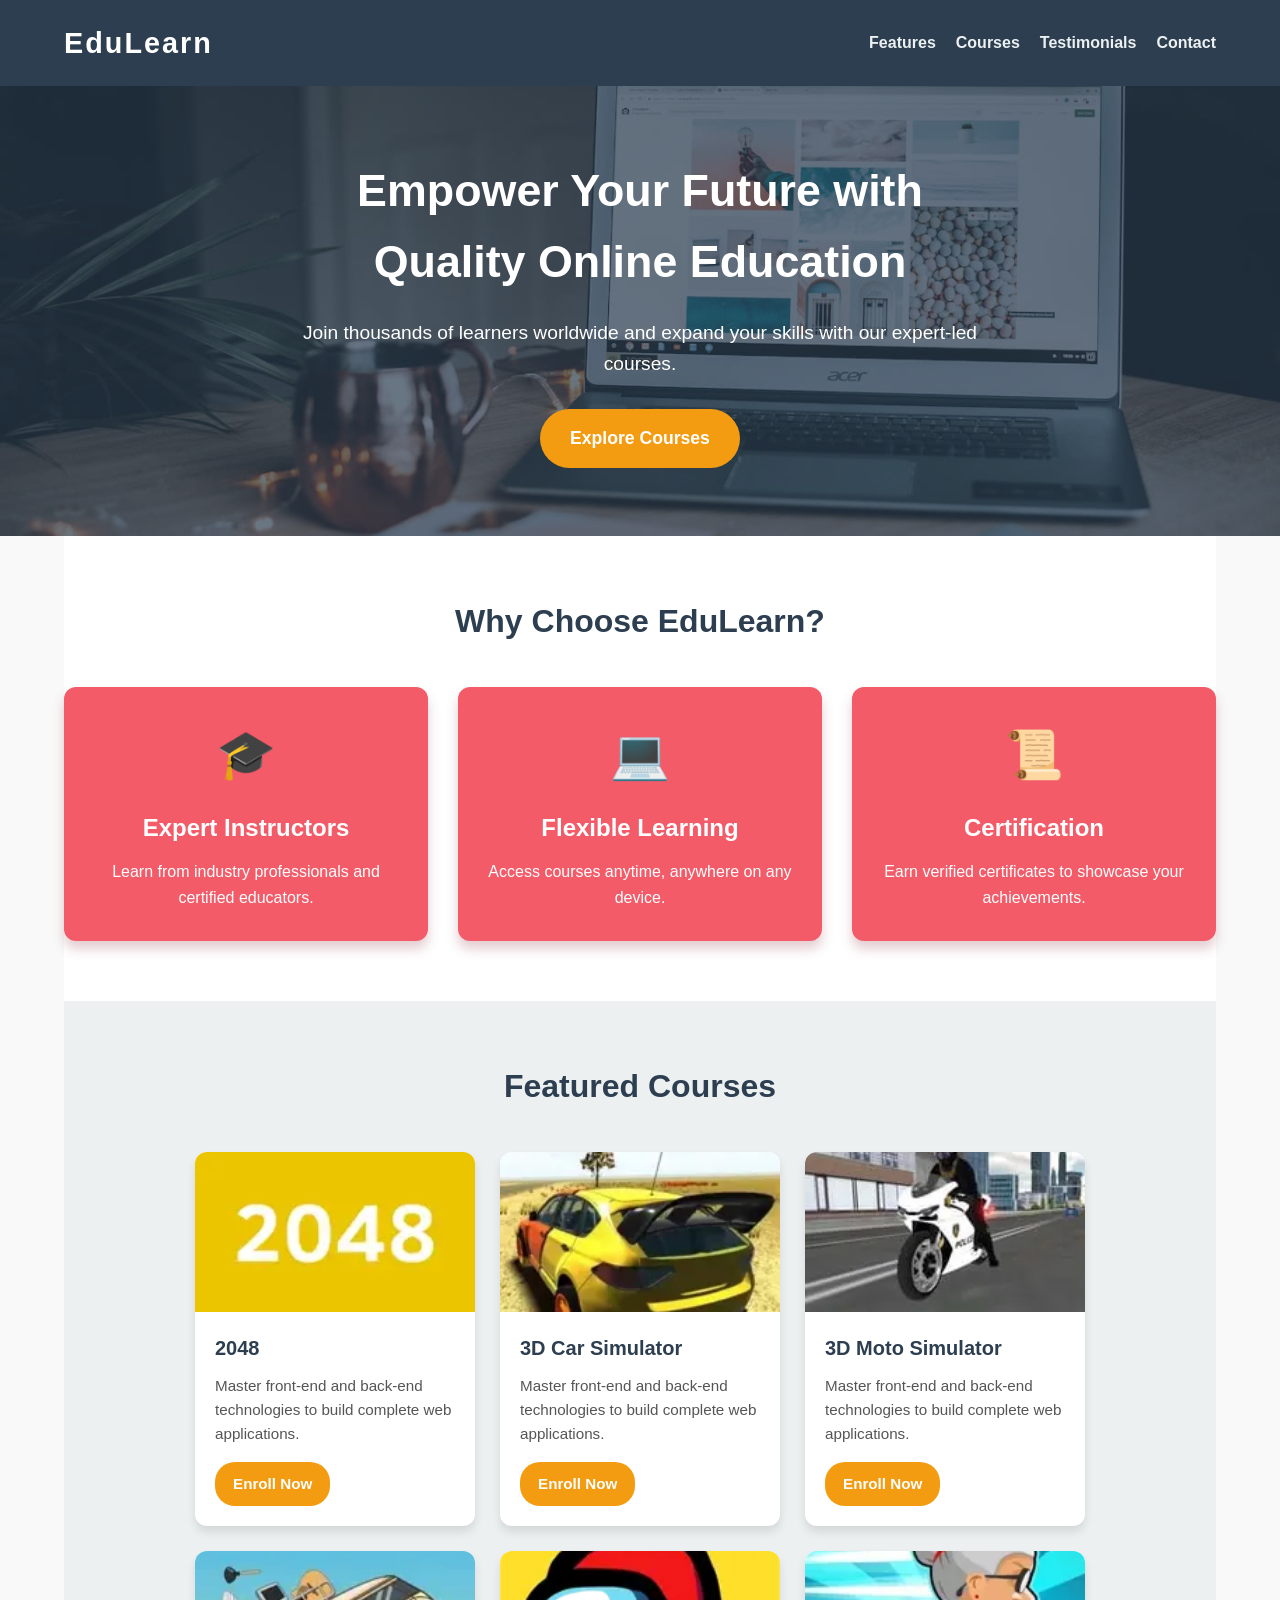
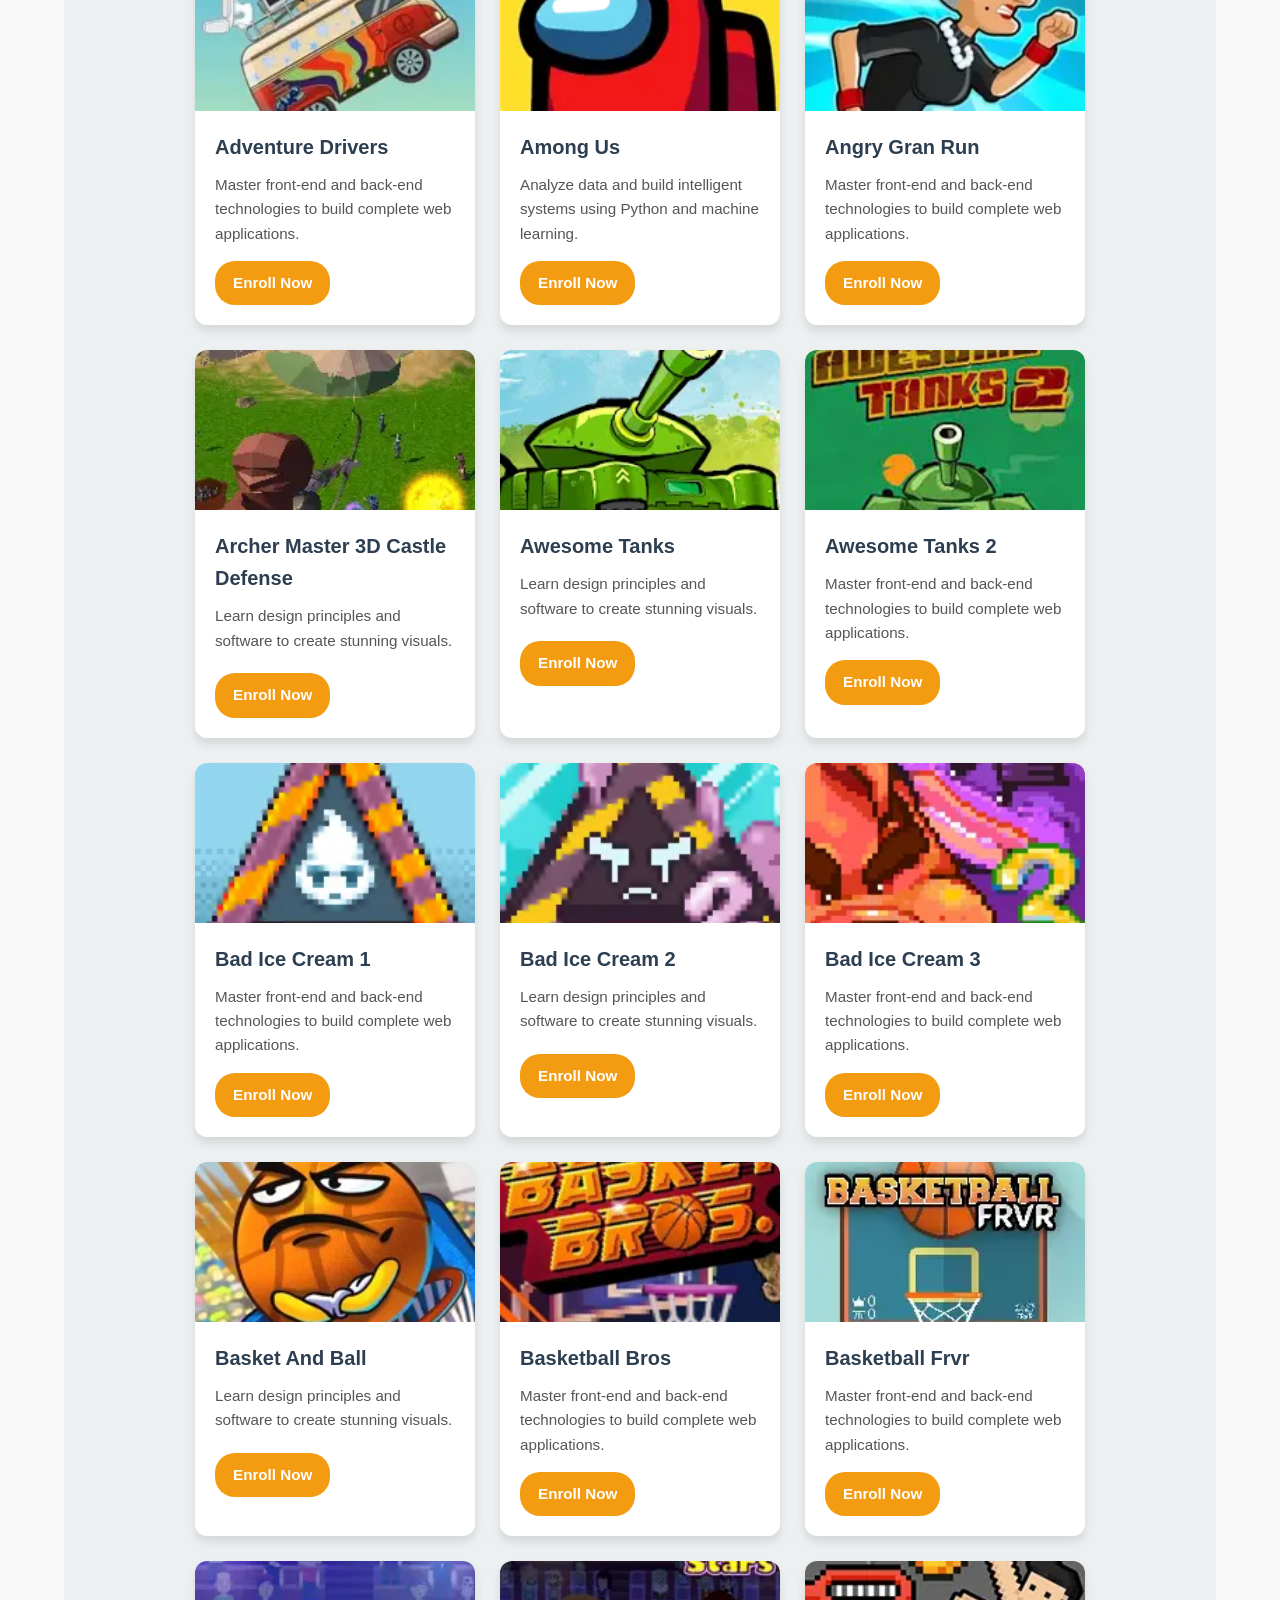
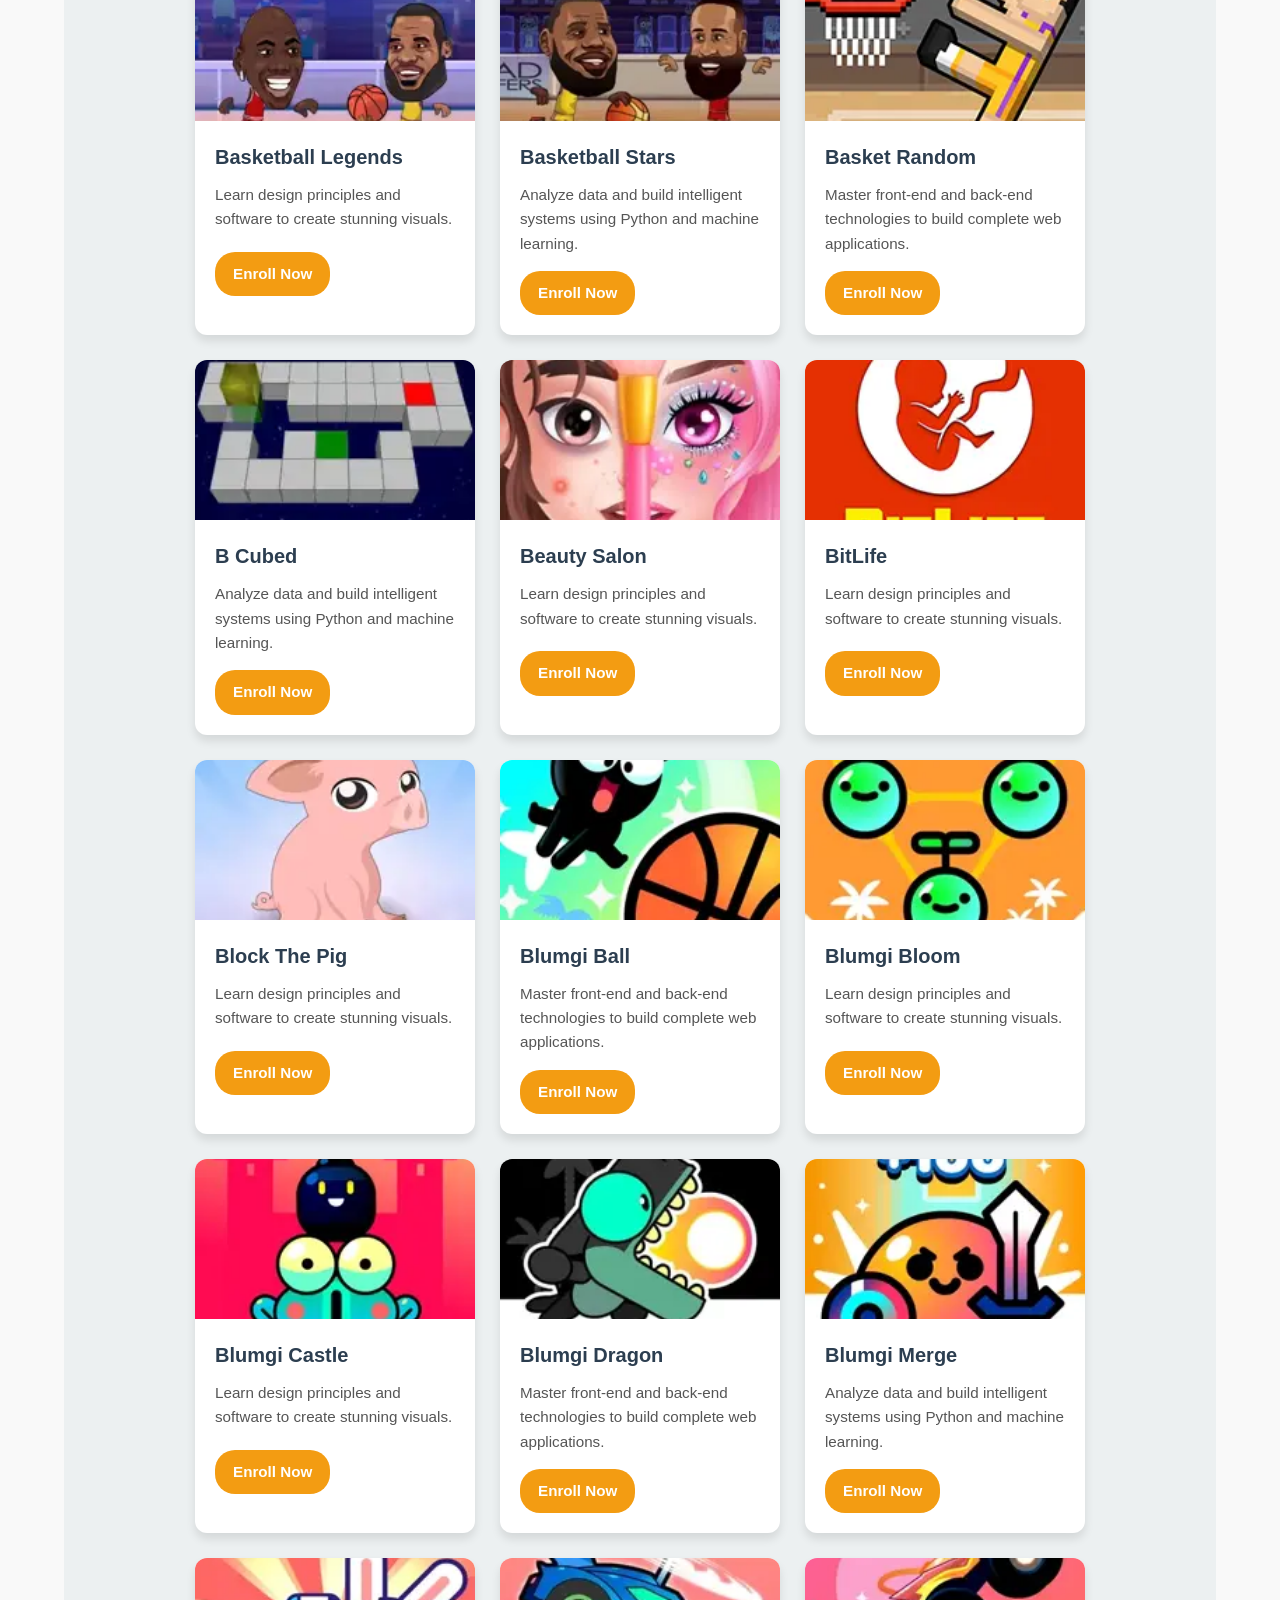
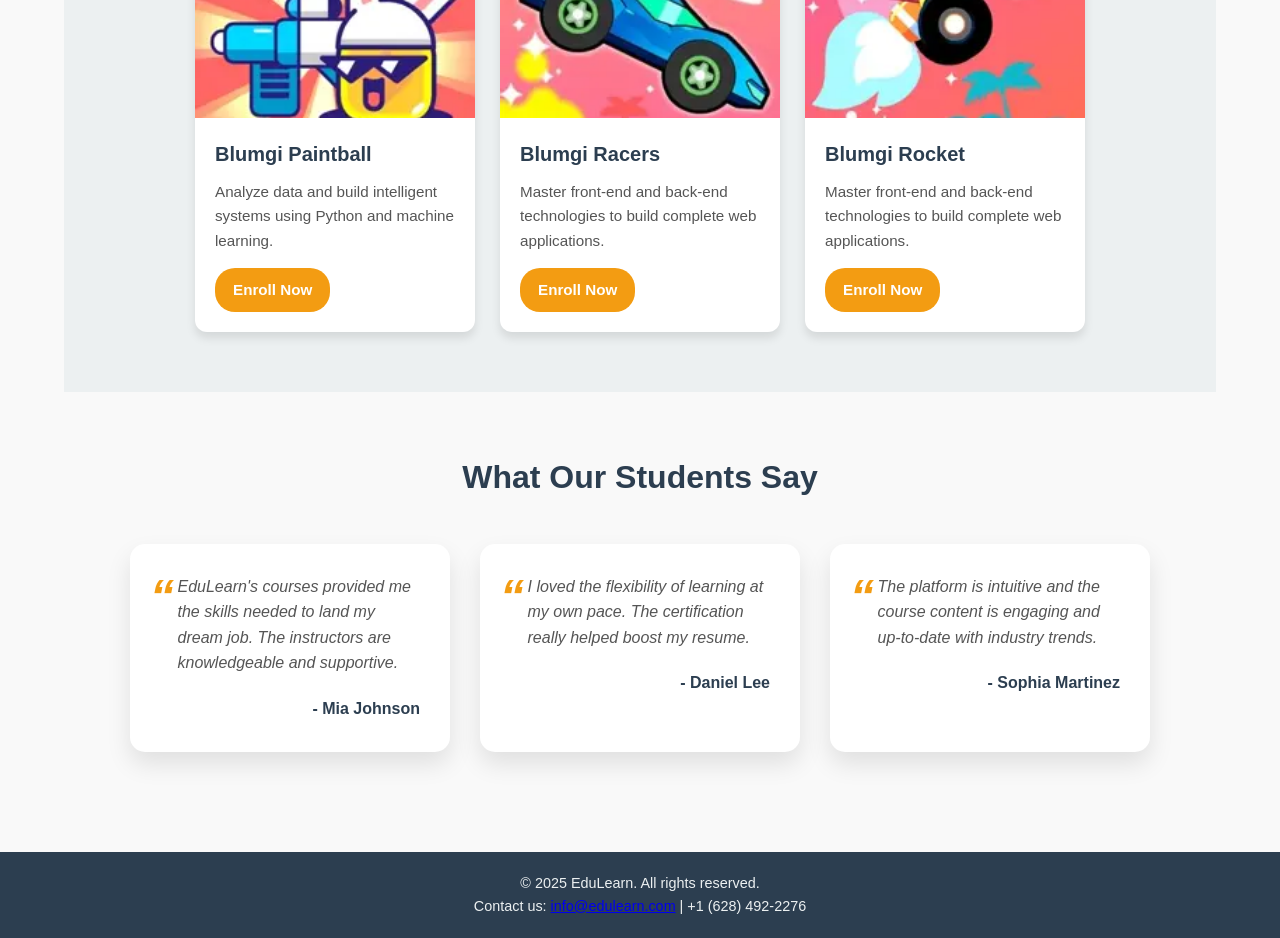
==== commit 653999d2: "update" ====
--- a/index.html
+++ b/index.html
@@ -1 +1,101 @@
-<!doctypehtml><title>ubg7RM</title><ul style=font-family:sans-serif></ul><script>["2048","3DCarSimulator","3DMotoSimulator","AdventureDrivers","AmongUs","AngryGranRun","ArcherMaster3DCastleDefense","AwesomeTanks","AwesomeTanks2","BadIceCream1","BadIceCream2","BadIceCream3","BaldisBasics","BasketAndBall","BasketballBros","BasketballFrvr","BasketballLegends","BasketballStars","BasketRandom","BCubed","BeautySalon","BitLife","BlockThePig","Bloxorz","BlumgiBall","BlumgiBloom","BlumgiCastle","BlumgiDragon","BlumgiMerge","BlumgiPaintball","BlumgiRacers","BlumgiRocket","BlumgiSlime","BlumgiSoccer","BobTheRobber1","BobTheRobber2","BobTheRobber3","BobTheRobber4","BobTheRobber4Season2","BobTheRobber4Season3","BobTheRobber5","BombIt7","BottleFlip2","BottleFlip3D","Boxrob","Boxrob2","Boxrob3","Bubbles","Bubbles2","BubbleShooter","BuildnowGG","BulletBros","BurninRubber5XS","CandyJump","CapybaraClicker","CapybaraClicker2","CarEatsCarSeaAdventure","CarRush","cat-marioo","CatClickerRE","Catpad","CatPizza","Chess","ChiikawaPuzzle","CityRider","ClusterRush","ColorRoad","CookieClicker","CookingTile","CrazyCars","CrossyRoad","CurveBall3D","DinoBros","DoodleJump","DrawToSmashLogicPuzzle","DriftBoss","DriftDudes","DriftHunters","DriveMad","DuckLife1","DuckLife2","DuckLife3","DuckLife4","DuckLifeBattle","DuoVikings","Eaglercraft","EagleRide","EggyCar","Elasticman","EndlessTruck","EscapingThePrison","FactoryBalls","FactoryBalls2","FactoryBalls3","FactoryBallsForever","FillTheBattery","FireboyAndWatergirl1","FireboyAndWatergirl2","FireboyAndWatergirl3","FireboyAndWatergirl4","FireboyAndWatergirl5","FireboyAndWatergirl6","FishEatFish","FootballBros","FootballLegends","FootChinko","Fortnite","FunnyThroatSurgery","GeometryDash","GeometryDashLite","GetawayShootout","GoKartGoUltra","Grindcraft","GSwitch3","GuessTheKitty","GunMayhem","GunMayhem2","GunMayhemRedux","Hangman","HeadSoccer2023","HellTile","HexanautIO","HillClimbRacingLite","HoleIO","HouseOfHazards","IcyPurpleHead2","IcyPurpleHead3","IcyPurpleHeadSuperslide","IdleBreakout","IdleMiner","IdleMiningEmpire","IdleStartupTycoon","InfiltratingTheAirship","InfinityLoop","IronSnout","IronSnout2","JellyCarWorlds","JellyTruck","JohnnyRevenge","JohnnyUpgrade","JumpingShell","JumpOnly","JustFallLOL","KiwiClicker","KiziKart","LearnToFly","LearnToFly2","LevelDevil","LinesToFill","Longcat","MadalinStuntCars2","MadalinStuntCars3","Magikmon","MarioKart64","MCSteveHookAdv","MergeCakes","MergeRot","MinecraftOnline","MiniBattles","MonkeyMart","MonsterTracks","MotoX3M","MotoX3M2","MotoX3M3","MotoX3MPoolParty","MotoX3MSpookyLand","MotoX3MWinter","MrBulletC2","MrBulletPoki","MSJewel","Murder","NoobArcher","NoobDrive","NoobHook","NoobMiner","NoobVs1000Zombies","NovaClicker","OffroaderV5","OvO","PaintStrike","PapasPizzeria","PaperMC","ParkingFury","ParkingFury2","ParkingFury3","ParkourRace","PenaltyKicks","PingPongGo","PixlGun3D2.9","Plonky","PokemonAshGray","PokemonEclatPourpre","PokemonEmerald","PokemonFirered","PokemonLeafgreen","PokemonMDRed","PokemonRubis","PokemonSaphir","PokemonXY","PolicePursuit2","PoorBunny","Pou","Prankster3D","RaftWars","RaftWars2","RainbowStacker","RetroBowl","RetroBowlCollege","ReturnMan2","RiddleSchool","RiddleSchool2","RiddleSchool3","RiddleSchool4","RiddleSchool5","RiddleTransfer","RiddleTransfer2","RollyVortex","RooftopSnipers","Run3","RunningFred","SheepNSheep","SkiingFred","SlimeJourney","Slope","Slope3","SlopeBall","SlopeCity","SlopeRacing3D","SlopeTunnel","Snake","SniperCode2","SnowRider3D","SoccerSkillsChampionsLeague","SoccerSkillsEuroCup","SoccerSkillsWorldCup","Sprunki","StackBounce","StickDefenders","StickFighter","StickmanArchheroFight","StickmanBike","StickmanFighterEpicBattle","StickmanFighterEpicBattle2","StickmanFighterMegaBrawl","StickmanHook","StickmanHookHalloween","StickmanHookPro","StickmanParkour","StickmanParkour2LuckyBlock","StickmanParkour3","StickmanSchoolRun","StickmanShooter","StickMerge","StickMerge2","SubwaySurfers","SubwaySurfersAlohaHawaii","SubwaySurfersAtlanta","SubwaySurfersBali","SubwaySurfersBarcelona","SubwaySurfersBeijing","SubwaySurfersBerlin","SubwaySurfersBuenosAires","SubwaySurfersBuenosAires2023","SubwaySurfersChicago","SubwaySurfersCopenhagen","SubwaySurfersEasterEdinburgh","SubwaySurfersEasterIreland","SubwaySurfersFantasyFest","SubwaySurfersHauntedHood","SubwaySurfersHavana","SubwaySurfersHawaii","SubwaySurfersHollywood","SubwaySurfersHongKong","SubwaySurfersHouston","SubwaySurfersIceland","SubwaySurfersIceland2024","SubwaySurfersIstanbul","SubwaySurfersLondon","SubwaySurfersLoveOdyssey","SubwaySurfersMarrakesh","SubwaySurfersMonaco","SubwaySurfersMonaco2024","SubwaySurfersMumbai","SubwaySurfersMumbaiHoli","SubwaySurfersNewOrleans","SubwaySurfersNewyork","SubwaySurfersNewyork2023","SubwaySurfersOsaka","SubwaySurfersOxford","SubwaySurfersParis","SubwaySurfersRio","SubwaySurfersRioCarnival","SubwaySurfersSaintPetersburg","SubwaySurfersSanFrancisco","SubwaySurfersSeoul","SubwaySurfersShenzhenShowdown","SubwaySurfersSingapore","SubwaySurfersSydney","SubwaySurfersTokyo","SubwaySurfersTokyo2023","SubwaySurfersUnderwater","SubwaySurfersVancouver","SubwaySurfersVegasQueens","SubwaySurfersVenice","SubwaySurfersWinterHoliday","SubwaySurfersWinterWonderland","SubwaySurfersYearOfTheSnake","SubwaySurfersZurich","SuperSlopeGame","SuperTunnelRush","SurvivalRace","Swingo","SwipeFighterHeroes","Tag","TalkingBen","TapTapShots","TapToColorPaintingBook","TempleRun","TempleRun2","TempleRun2FrozenFestival","TetraBlocks","TheImpossibleQuiz","TheImpossibleQuiz2","ThereIsNoGame","TheSniperCode","TheSpearStickman","TimeShooter2","TinyFishing","TinyTowers","TombOfTheMask","TopSpeed3D","TrafficMania","TrafficTom","TruckLoader1","TruckLoader2","TruckLoader3","TruckLoader4","TruckLoader5","TunnelRoad","TunnelRush","TunnelRush2","TwoBall3D","TwoBall3DDark","TwoTunnel3D","UnblockedForestFBWG","UrbanStack","Vex3","Vex3Xmas","Vex4","Vex5","Vex6","Vex7","Vex8","VexChallenges","VexHyperDash","VexX3M","VexX3M2","VolleyRandom","WarCallIO","WeBecomeWhatWeBehold","Wheely2","Wheely3","Wheely4","Wheely5","Wheely6","Wheely7","Wheely8","WorldsHardestGame","WorldsHardestGame2","WorldsHardestGame3","YohohoIO","ZombieDerby2","ZombieDerbyPixelSurvival"].forEach(e=>document.querySelector("ul").innerHTML+=`<li><a href=${e}>${e}</a>`)</script>
+<!DOCTYPE html>
+<html lang="en">
+	<head>
+		<meta charset="UTF-8" />
+		<meta name="viewport" content="width=device-width, initial-scale=1" />
+		<title>EduLearn - Your Online Education Partner</title>
+		<link rel="stylesheet" href="style.min.css" />
+		<link rel="icon" href="icon.png" />
+	</head>
+	<body>
+		<div id="main">
+			<!-- Header Section -->
+			<header>
+				<div class="container">
+					<h1>EduLearn</h1>
+					<nav>
+						<ul>
+							<li><a href="#features">Features</a></li>
+							<li><a href="#courses">Courses</a></li>
+							<li><a href="#testimonials">Testimonials</a></li>
+							<li><a href="#footer">Contact</a></li>
+						</ul>
+					</nav>
+				</div>
+			</header>
+
+			<!-- Hero Section -->
+			<section class="hero">
+				<div class="content">
+					<h2>Empower Your Future with Quality Online Education</h2>
+					<p>Join thousands of learners worldwide and expand your skills with our expert-led courses.</p>
+					<a href="#courses" class="btn">Explore Courses</a>
+				</div>
+			</section>
+
+			<!-- Features Section -->
+			<section class="features container" id="features">
+				<h3>Why Choose EduLearn?</h3>
+				<div class="feature-list">
+					<div class="feature-item">
+						<div class="feature-icon">🎓</div>
+						<h4 class="feature-title">Expert Instructors</h4>
+						<p class="feature-desc">Learn from industry professionals and certified educators.</p>
+					</div>
+					<div class="feature-item">
+						<div class="feature-icon">💻</div>
+						<h4 class="feature-title">Flexible Learning</h4>
+						<p class="feature-desc">Access courses anytime, anywhere on any device.</p>
+					</div>
+					<div class="feature-item">
+						<div class="feature-icon">📜</div>
+						<h4 class="feature-title">Certification</h4>
+						<p class="feature-desc">Earn verified certificates to showcase your achievements.</p>
+					</div>
+				</div>
+			</section>
+
+			<!-- Courses Section -->
+			<section class="courses container" id="courses">
+				<h3>Featured Courses</h3>
+				<div id="course-list">
+				</div>
+			</section>
+
+			<!-- Testimonials Section -->
+			<section class="testimonials container" id="testimonials">
+				<h3>What Our Students Say</h3>
+				<div class="testimonial-list">
+					<div class="testimonial-item">
+						<p class="testimonial-text">
+							EduLearn's courses provided me the skills needed to land my dream job. The instructors are knowledgeable and supportive.
+						</p>
+						<div class="testimonial-author">- Mia Johnson</div>
+					</div>
+
+					<div class="testimonial-item">
+						<p class="testimonial-text">
+							I loved the flexibility of learning at my own pace. The certification really helped boost my resume.
+						</p>
+						<div class="testimonial-author">- Daniel Lee</div>
+					</div>
+
+					<div class="testimonial-item">
+						<p class="testimonial-text">
+							The platform is intuitive and the course content is engaging and up-to-date with industry trends.
+						</p>
+						<div class="testimonial-author">- Sophia Martinez</div>
+					</div>
+				</div>
+			</section>
+
+			<!-- Footer Section -->
+			<footer id="footer">
+				<p>© 2025 EduLearn. All rights reserved.</p>
+				<p>Contact us: <a href="mailto:info@edulearn.com">info@edulearn.com</a> | +1 (628) 492-2276</p>
+			</footer>
+		</div>
+		<div id="signin-popup" style="display: none;">Sign In to Enroll!</div>
+		<script src="script.mo.js"></script>
+	</body>
+</html>
--- a/style.min.css
+++ b/style.min.css
@@ -0,0 +1 @@
+*{margin:0;padding:0;box-sizing:border-box}body{font-family:'Segoe UI',Tahoma,Geneva,Verdana,sans-serif;line-height:1.6;color:#333;background-color:#f9f9f9}.container{width:90%;max-width:1200px;margin:0 auto}header{background-color:#2c3e50;color:#fff;padding:20px 0}header .container{display:flex;justify-content:space-between;align-items:center}header h1{font-size:1.8rem;letter-spacing:2px}nav ul{list-style:none;display:flex;gap:20px}nav ul li a{color:#ecf0f1;text-decoration:none;font-weight:600;transition:color .3s ease}nav ul li a:hover{color:#f39c12}.hero{background:url('images/bg.jpg') no-repeat center center/cover;height:450px;color:#fff;display:flex;justify-content:center;align-items:center;text-align:center;padding:0 20px;position:relative}.hero::before{content:'';position:absolute;top:0;left:0;right:0;bottom:0;background-color:rgba(44,62,80,.7);z-index:1}.hero .content{position:relative;z-index:2;max-width:700px}.hero h2{font-size:2.8rem;margin-bottom:20px;font-weight:700}.hero p{font-size:1.2rem;margin-bottom:30px;font-weight:400}.btn{background-color:#f39c12;color:#fff;padding:15px 30px;font-size:1.1rem;font-weight:600;border:none;border-radius:30px;cursor:pointer;text-decoration:none;transition:background-color .3s ease;display:inline-block}.btn:hover{background-color:#e67e22}.features{padding:60px 0;background-color:#fff}.features h3{text-align:center;margin-bottom:40px;font-size:2rem;color:#2c3e50}.feature-list{display:flex;justify-content:space-between;gap:30px;flex-wrap:wrap}.feature-item{background-color:#f45b69;flex:1 1 30%;color:#fff;padding:30px;border-radius:12px;display:flex;flex-direction:column;align-items:center;box-shadow:0 8px 12px rgba(164,91,98,.3);transition:transform .3s ease}.feature-item:hover{transform:translateY(-10px);box-shadow:0 12px 16px rgba(164,91,98,.5)}.feature-icon{font-size:3rem;margin-bottom:15px}.feature-title{font-size:1.5rem;margin-bottom:12px;font-weight:700;text-align:center}.feature-desc{text-align:center;font-size:1rem}.courses{padding:60px 0;background-color:#ecf0f1}.courses h3{text-align:center;margin-bottom:40px;font-size:2rem;color:#2c3e50}#course-list{display:flex;flex-wrap:wrap;gap:25px;justify-content:center}.course-card{background-color:#fff;border-radius:12px;overflow:hidden;box-shadow:0 6px 10px rgba(0,0,0,.1);width:280px;transition:box-shadow .3s ease;cursor:pointer}.course-card:hover{box-shadow:0 10px 16px rgba(0,0,0,.2)}.course-img{width:100%;height:160px;object-fit:cover;display:block}.course-content{padding:20px}.course-title{font-size:1.25rem;margin-bottom:10px;color:#2c3e50;font-weight:700}.course-desc{font-size:.95rem;color:#555;margin-bottom:15px;min-height:54px}.course-btn{background-color:#f39c12;border:none;padding:10px 18px;color:#fff;font-weight:600;border-radius:20px;cursor:pointer;font-size:.95rem;text-align:center;text-decoration:none;display:inline-block;transition:background-color .3s ease}.course-btn:hover{background-color:#d78e10}.testimonials{padding:60px 0}.testimonials h3{text-align:center;margin-bottom:40px;font-size:2rem;color:#2c3e50}.testimonial-list{display:flex;gap:30px;justify-content:center;flex-wrap:wrap}.testimonial-item{background-color:#fff;width:320px;padding:30px;border-radius:15px;box-shadow:0 12px 24px rgba(0,0,0,.1);position:relative;font-style:italic;color:#555}.testimonial-item::before{content:"“";font-size:3rem;color:#f39c12;position:absolute;top:15px;left:20px;font-weight:700}.testimonial-text{margin-bottom:20px;padding-left:17.5px}.testimonial-author{font-weight:700;color:#2c3e50;text-align:right;font-style:normal}footer{background-color:#2c3e50;color:#ecf0f1;text-align:center;padding:20px 0;margin-top:40px;font-size:.9rem}@media (max-width:992px){.feature-list,.testimonial-list{flex-direction:column;align-items:center}.feature-item,.testimonial-item{flex:none;width:80%;margin-bottom:30px}.course-list{justify-content:center}}@media (max-width:576px){nav ul{flex-direction:column;gap:10px}header .container{flex-direction:column;gap:10px}.hero h2{font-size:2rem}.hero p{font-size:1rem}.feature-item{width:100%}.course-card{width:100%}}
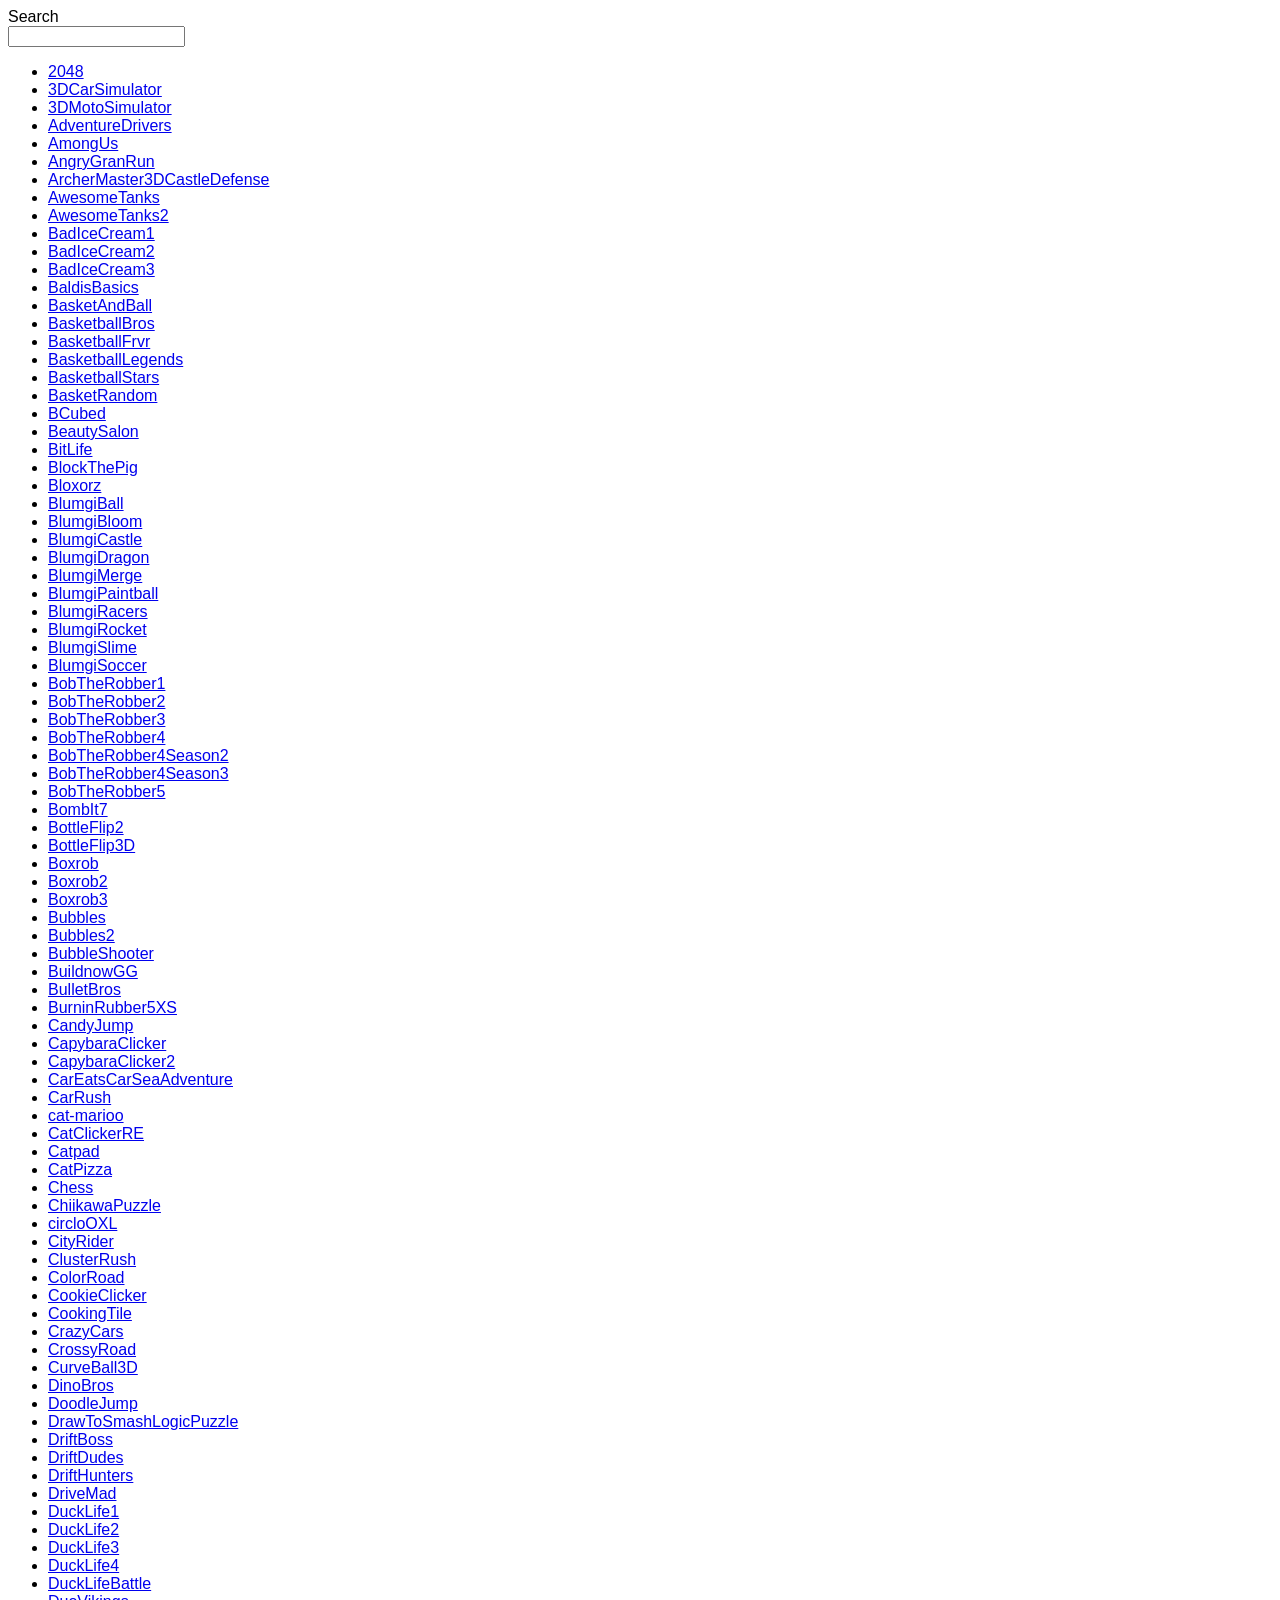
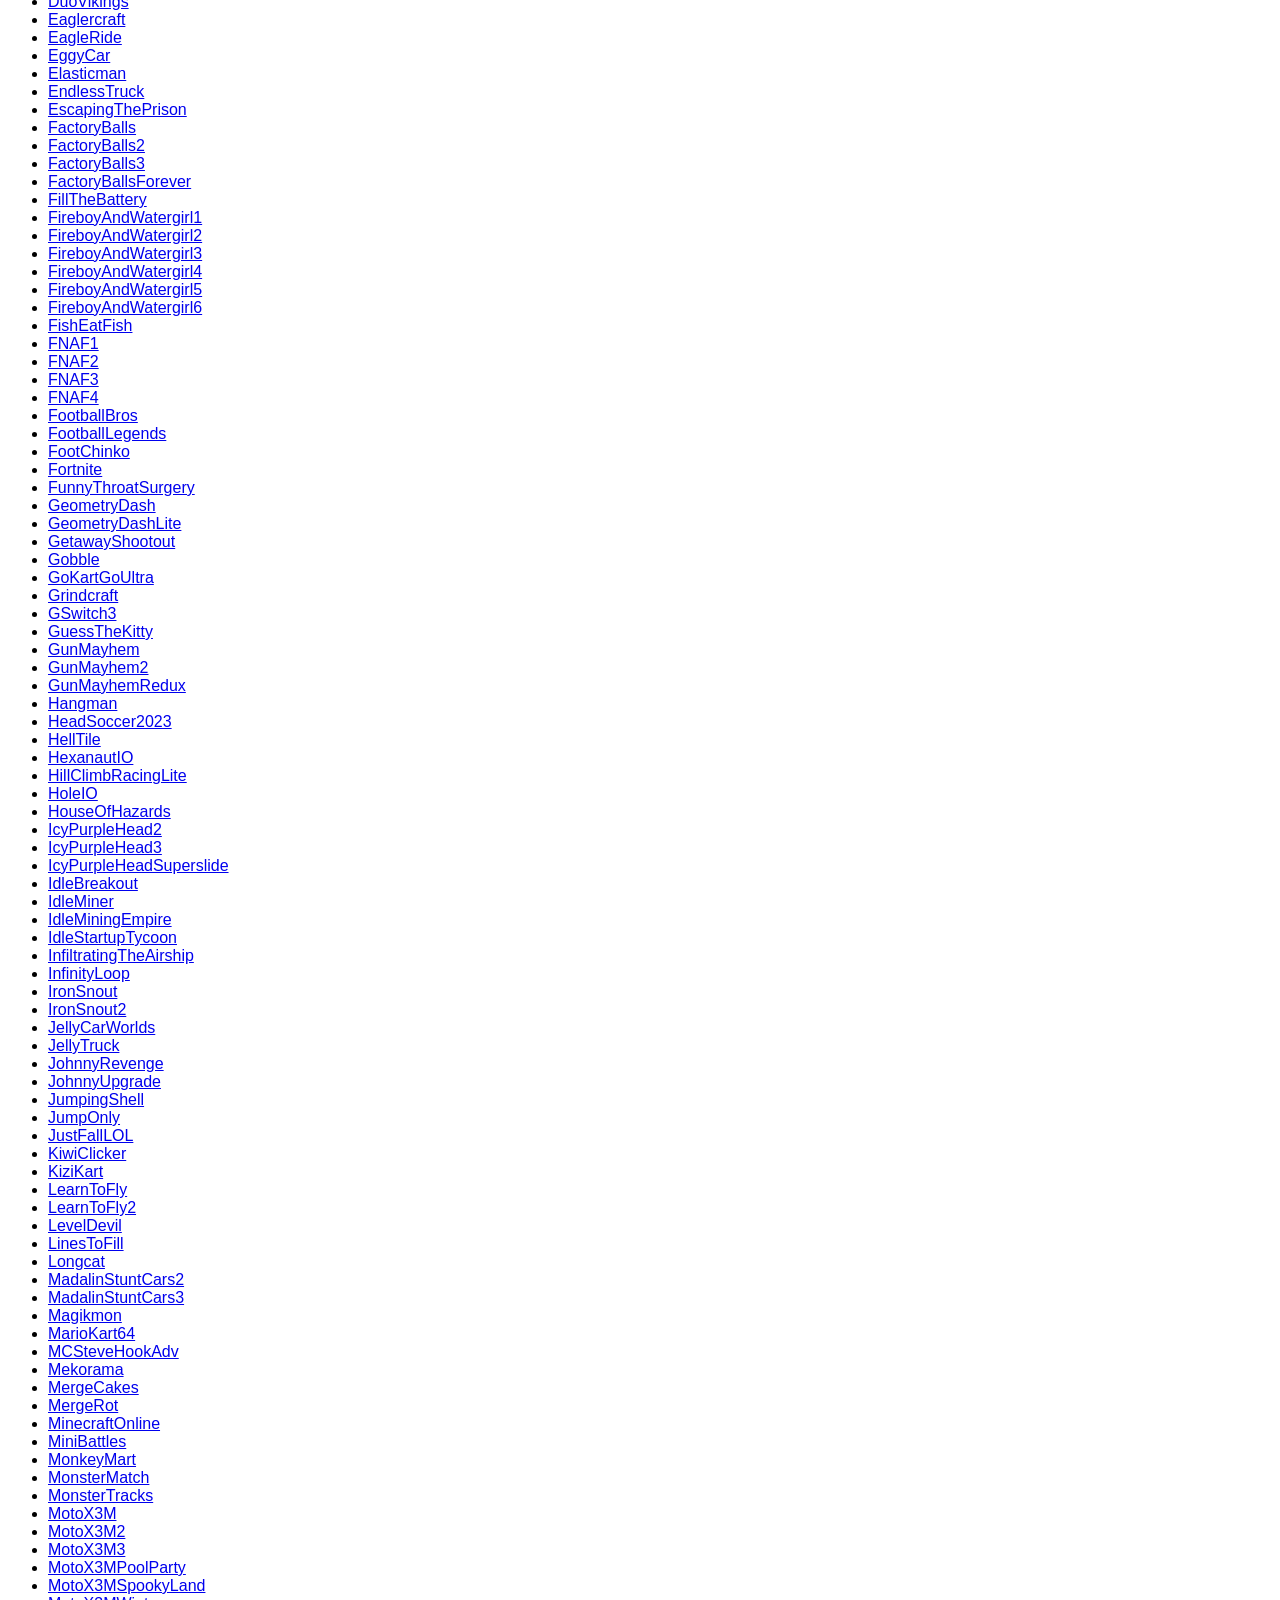
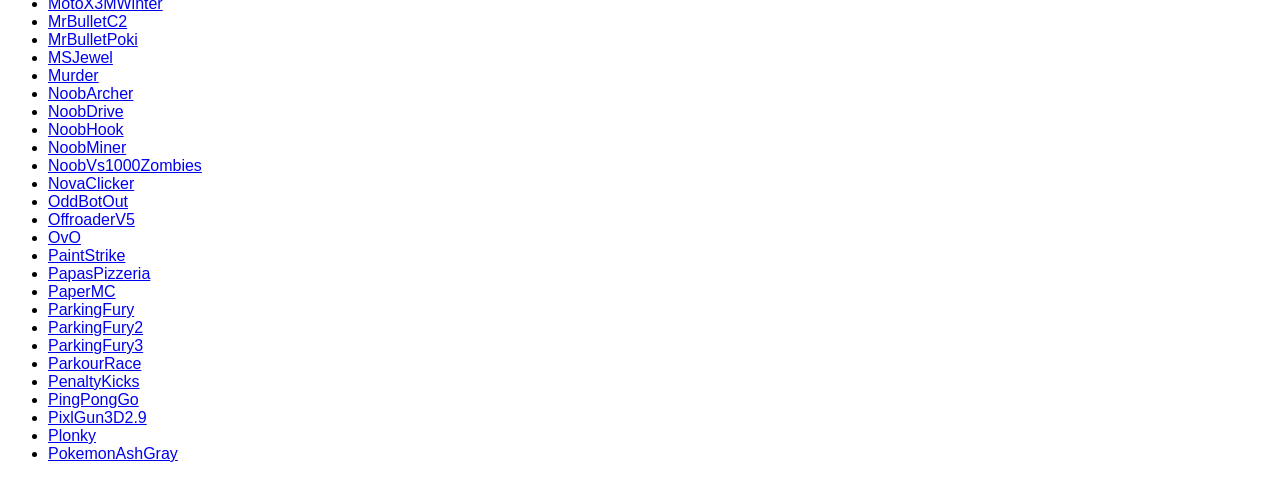
==== commit 5e24b430: "88" ====
--- a/index.html
+++ b/index.html
@@ -1,101 +1,79 @@
 <!DOCTYPE html>
-<html lang="en">
+<html>
 	<head>
-		<meta charset="UTF-8" />
-		<meta name="viewport" content="width=device-width, initial-scale=1" />
-		<title>EduLearn - Your Online Education Partner</title>
-		<link rel="stylesheet" href="style.min.css" />
-		<link rel="icon" href="icon.png" />
+		<meta charset="utf-8">
+		<meta http-equiv="Content-Type" content="text/html; charset=utf-8">
+		<meta name="viewport" content="width=device-width, initial-scale=1.0, user-scalable=no">
+		<title>ubg</title>
+		<style>
+			body {
+				font-family: sans-serif
+			}
+
+			ul {
+				white-space: pre
+			}
+
+			.hidden {
+				display: none
+			}
+		</style>
 	</head>
 	<body>
-		<div id="main">
-			<!-- Header Section -->
-			<header>
-				<div class="container">
-					<h1>EduLearn</h1>
-					<nav>
-						<ul>
-							<li><a href="#features">Features</a></li>
-							<li><a href="#courses">Courses</a></li>
-							<li><a href="#testimonials">Testimonials</a></li>
-							<li><a href="#footer">Contact</a></li>
-						</ul>
-					</nav>
-				</div>
-			</header>
+		<span>Search</span><br>
+		<input id="query" autocomplete="off"><br>
+		<ul></ul>
+		<script>
+			(async function() {
+				let currentLength = 0;
+				let limit = 50;
+				let json;
+				let forceAdd = false;
+				const list = document.querySelector("ul");
+				const search = document.querySelector("#query");
+				try {
+					const response = await fetch("g.json");
+					json = await response.json();
+					document.title = "ubg" + json.v;
+				} catch (error) {
+					console.error("Error fetching data:", error);
+					list.textContent = "Error fetching data:\n" + error.stack;
+					json = null;
+				}
 
-			<!-- Hero Section -->
-			<section class="hero">
-				<div class="content">
-					<h2>Empower Your Future with Quality Online Education</h2>
-					<p>Join thousands of learners worldwide and expand your skills with our expert-led courses.</p>
-					<a href="#courses" class="btn">Explore Courses</a>
-				</div>
-			</section>
+				function addItems(offset) {
+					if (!json || currentLength >= json.g.length) return;
 
-			<!-- Features Section -->
-			<section class="features container" id="features">
-				<h3>Why Choose EduLearn?</h3>
-				<div class="feature-list">
-					<div class="feature-item">
-						<div class="feature-icon">🎓</div>
-						<h4 class="feature-title">Expert Instructors</h4>
-						<p class="feature-desc">Learn from industry professionals and certified educators.</p>
-					</div>
-					<div class="feature-item">
-						<div class="feature-icon">💻</div>
-						<h4 class="feature-title">Flexible Learning</h4>
-						<p class="feature-desc">Access courses anytime, anywhere on any device.</p>
-					</div>
-					<div class="feature-item">
-						<div class="feature-icon">📜</div>
-						<h4 class="feature-title">Certification</h4>
-						<p class="feature-desc">Earn verified certificates to showcase your achievements.</p>
-					</div>
-				</div>
-			</section>
+					const itemsToAdd = json.g.slice(offset, forceAdd ? json.length : (offset + limit));
+					itemsToAdd.forEach(item => {
+						list.innerHTML += `<li><a href=${item}/>${item}</a></li>`;
+						currentLength++;
+					});
+				}
 
-			<!-- Courses Section -->
-			<section class="courses container" id="courses">
-				<h3>Featured Courses</h3>
-				<div id="course-list">
-				</div>
-			</section>
+				function checkScroll() {
+					if (forceAdd) return;
+					const isBottom = list.getBoundingClientRect().bottom < window.innerHeight * 1.1 + 500;
+					if (isBottom) {
+						addItems(currentLength);
+					}
+				}
 
-			<!-- Testimonials Section -->
-			<section class="testimonials container" id="testimonials">
-				<h3>What Our Students Say</h3>
-				<div class="testimonial-list">
-					<div class="testimonial-item">
-						<p class="testimonial-text">
-							EduLearn's courses provided me the skills needed to land my dream job. The instructors are knowledgeable and supportive.
-						</p>
-						<div class="testimonial-author">- Mia Johnson</div>
-					</div>
+				function onInput() {
+					listAll = list.querySelectorAll("li");
+					forceAdd = true;
+					addItems(currentLength);
+					listAll.forEach(i => {
+						const text = i.textContent.toLowerCase(),
+							match = new RegExp("(?:^|\\s)" + search.value.toLowerCase().replace(/[-[\]{}()*+?.,\\^$|#\s]/g, "\\$&"), "i").test(text.toLowerCase());
+						match ? i.classList.remove("hidden") : i.classList.add("hidden");
+					});
+				}
 
-					<div class="testimonial-item">
-						<p class="testimonial-text">
-							I loved the flexibility of learning at my own pace. The certification really helped boost my resume.
-						</p>
-						<div class="testimonial-author">- Daniel Lee</div>
-					</div>
+				search.addEventListener("input", onInput);
 
-					<div class="testimonial-item">
-						<p class="testimonial-text">
-							The platform is intuitive and the course content is engaging and up-to-date with industry trends.
-						</p>
-						<div class="testimonial-author">- Sophia Martinez</div>
-					</div>
-				</div>
-			</section>
-
-			<!-- Footer Section -->
-			<footer id="footer">
-				<p>© 2025 EduLearn. All rights reserved.</p>
-				<p>Contact us: <a href="mailto:info@edulearn.com">info@edulearn.com</a> | +1 (628) 492-2276</p>
-			</footer>
-		</div>
-		<div id="signin-popup" style="display: none;">Sign In to Enroll!</div>
-		<script src="script.mo.js"></script>
+				setInterval(checkScroll, 100);
+			})();
+		</script>
 	</body>
 </html>
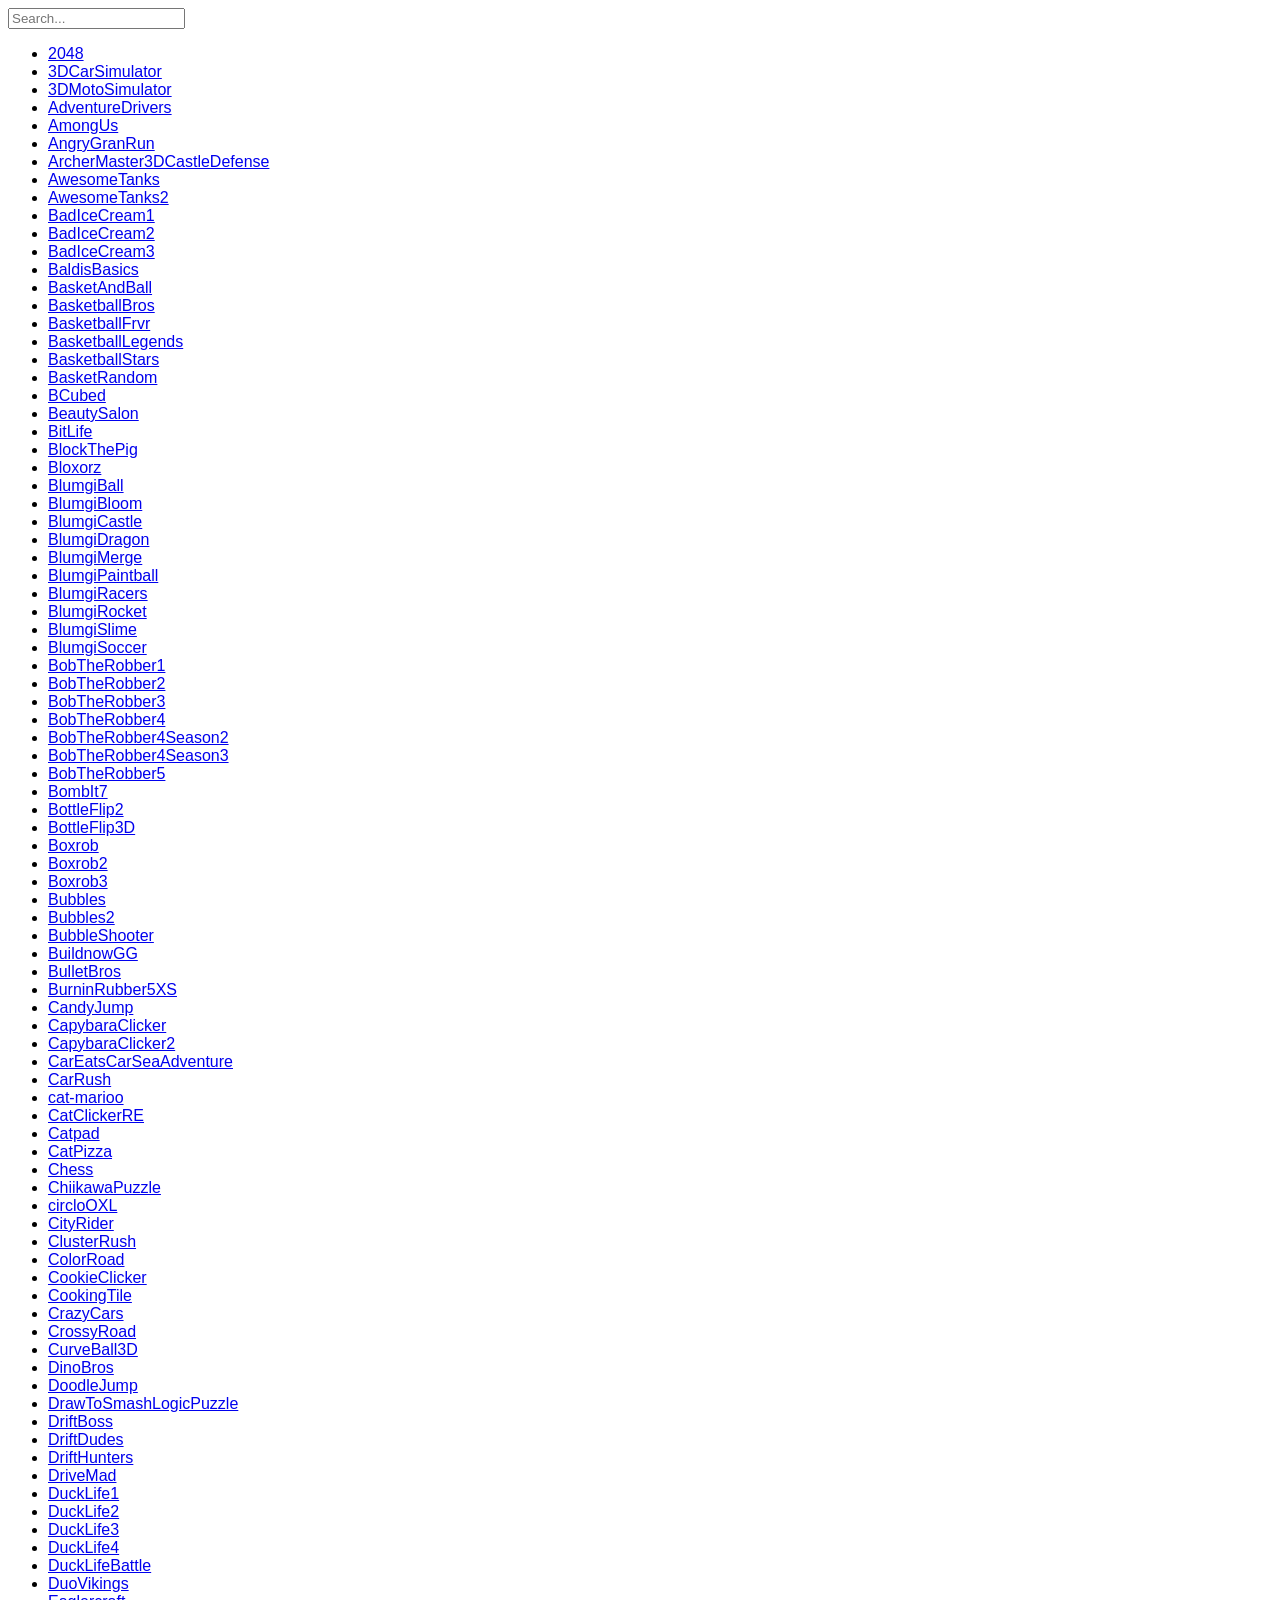
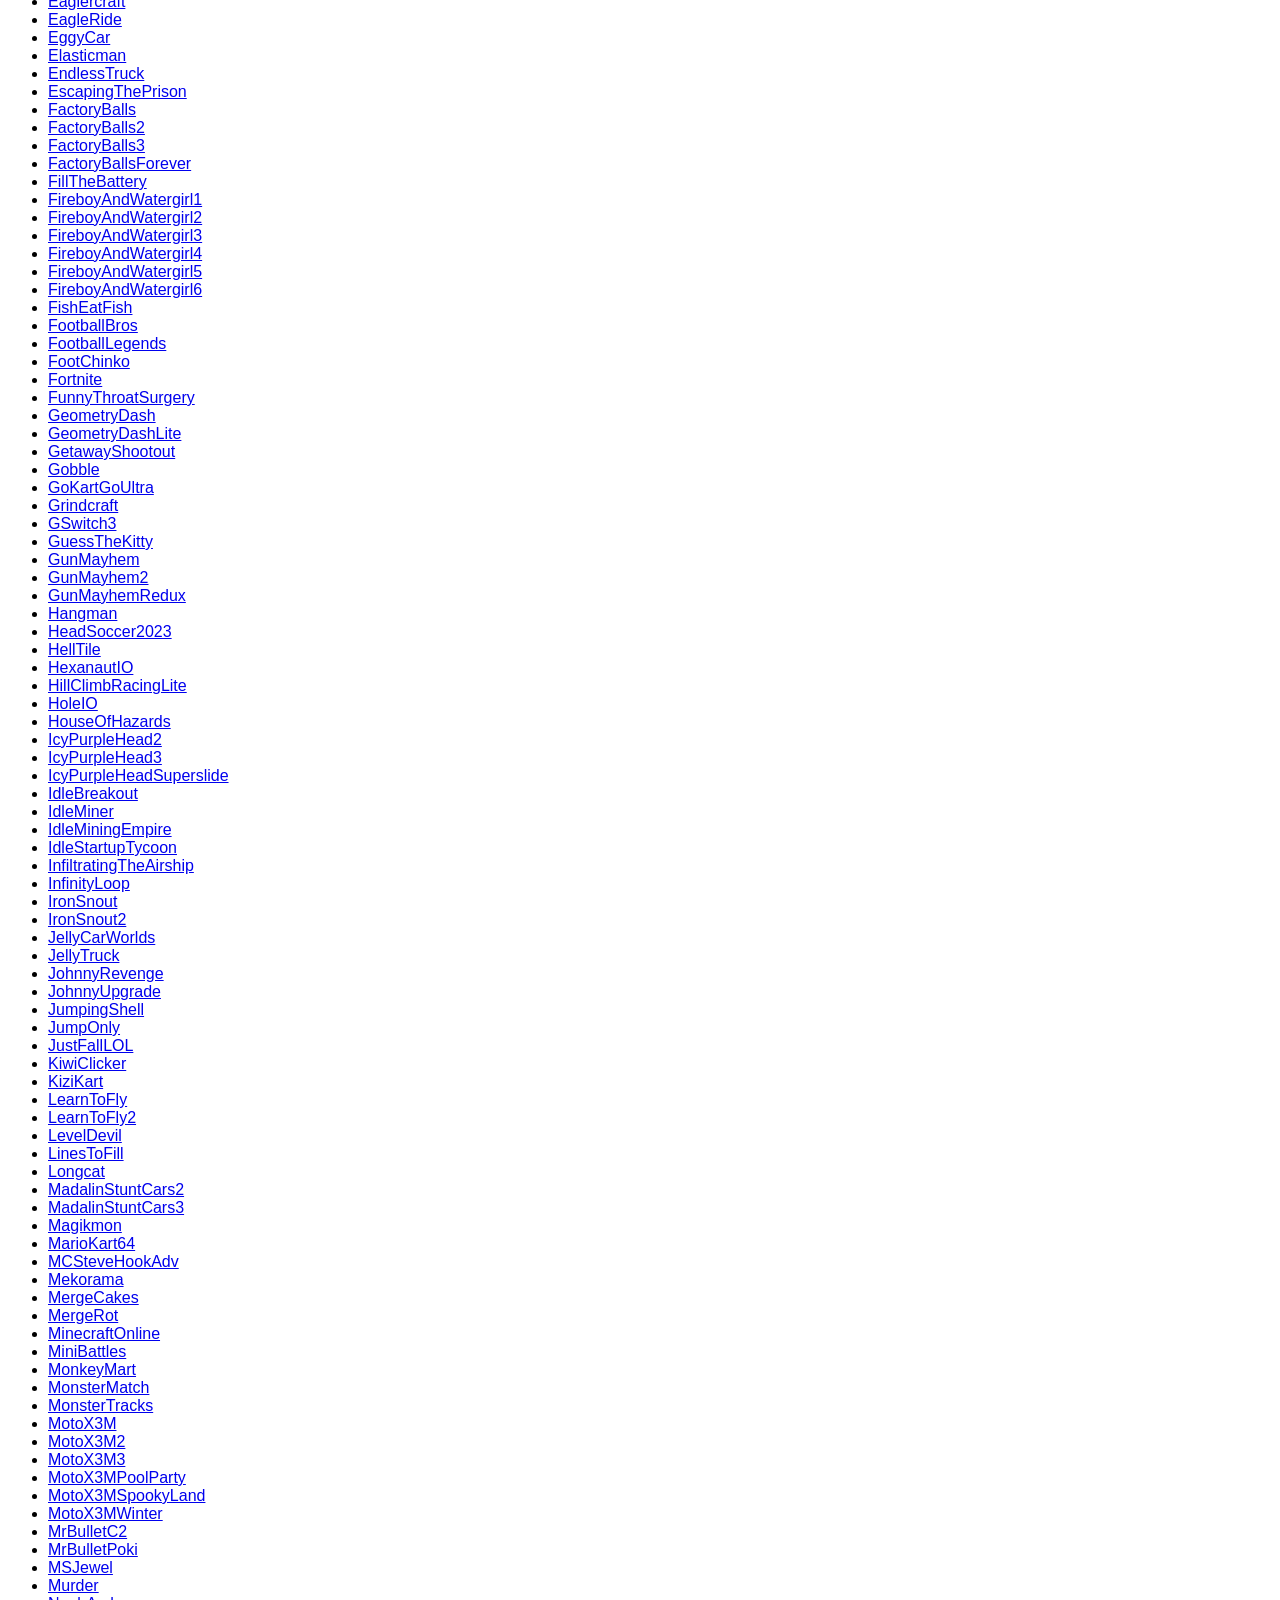
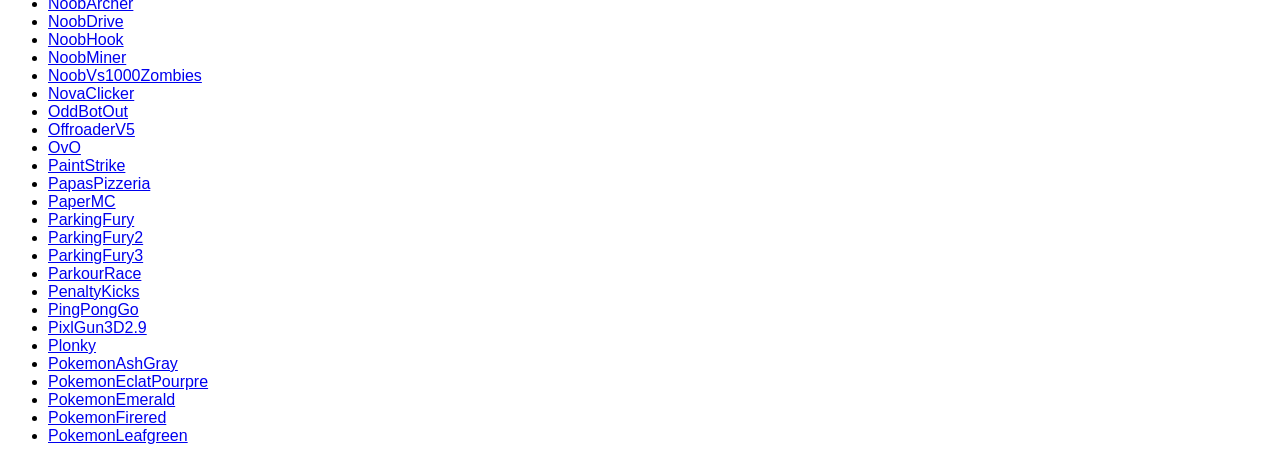
==== commit fb7fceb1: "1" ====
--- a/index.html
+++ b/index.html
@@ -20,8 +20,7 @@
 		</style>
 	</head>
 	<body>
-		<span>Search</span><br>
-		<input id="query" autocomplete="off"><br>
+		<input id="query" autocomplete="off" placeholder="Search..."><br>
 		<ul></ul>
 		<script>
 			(async function() {
